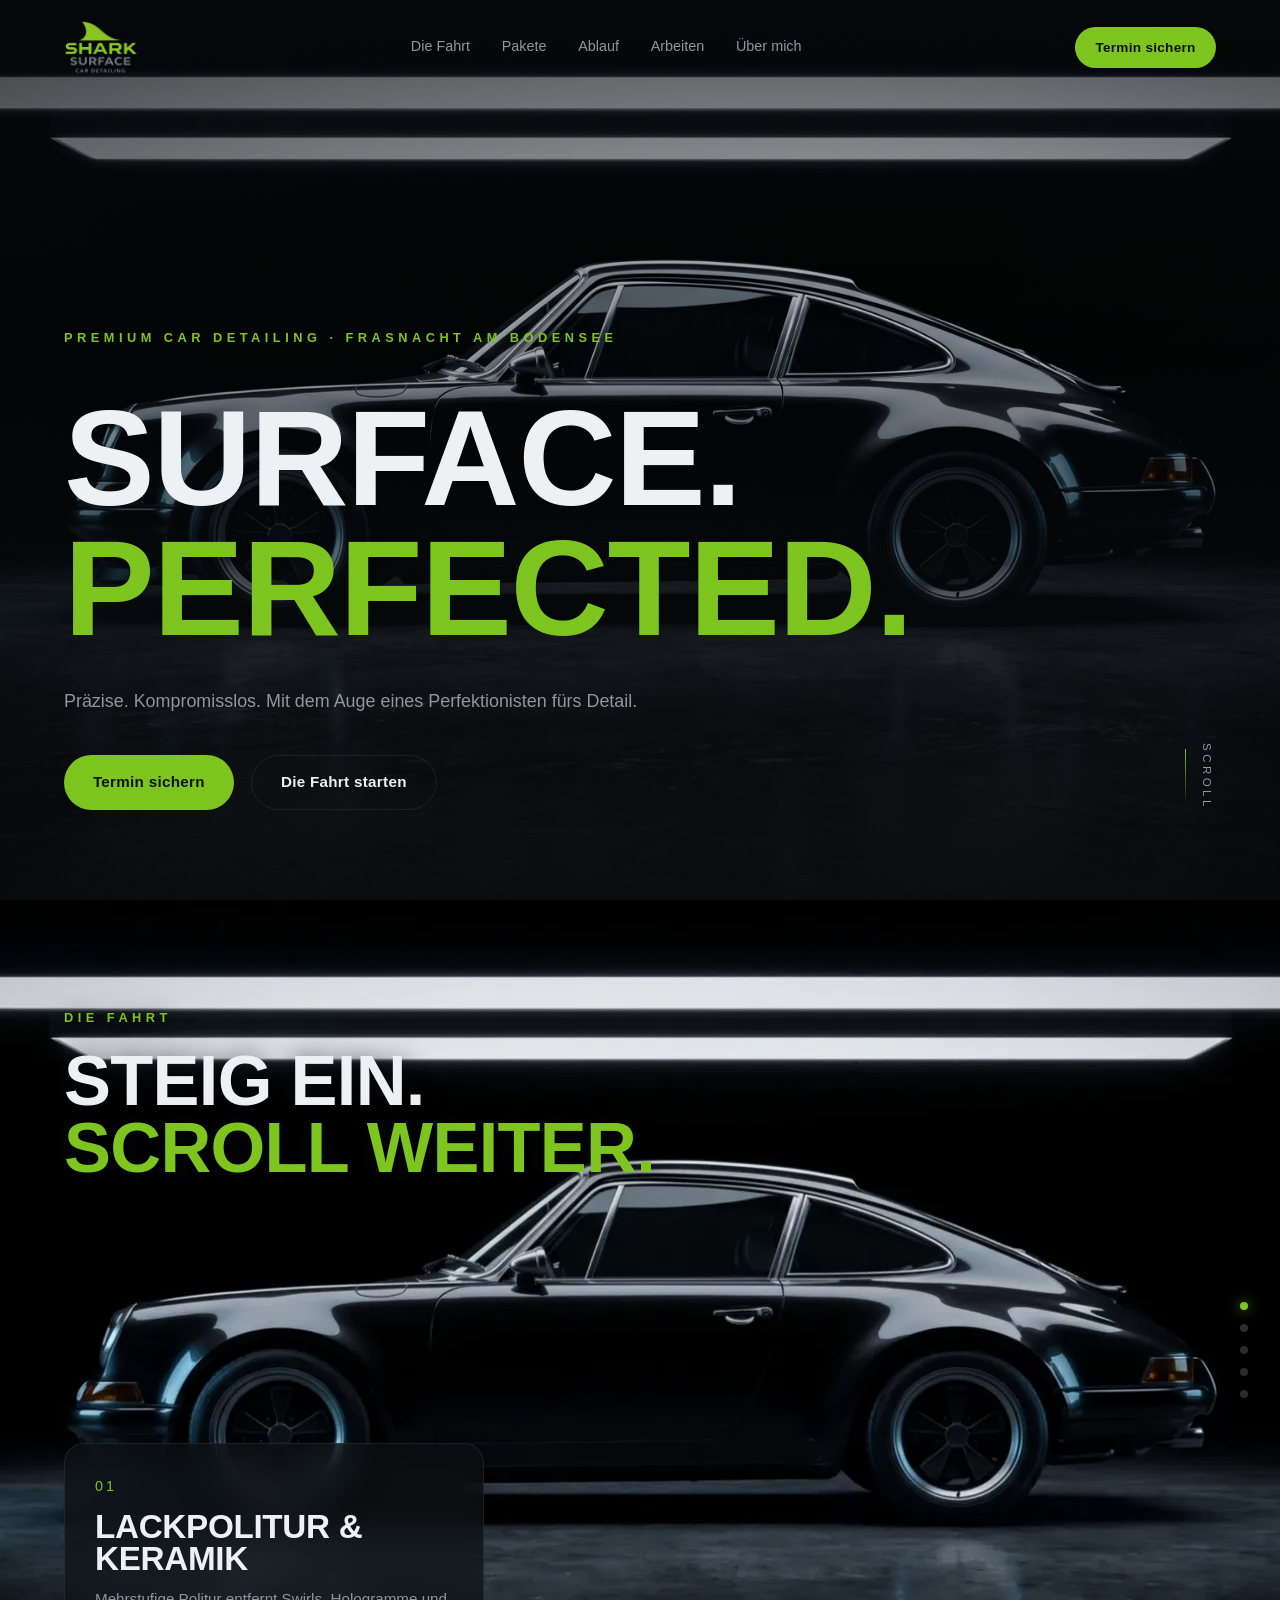
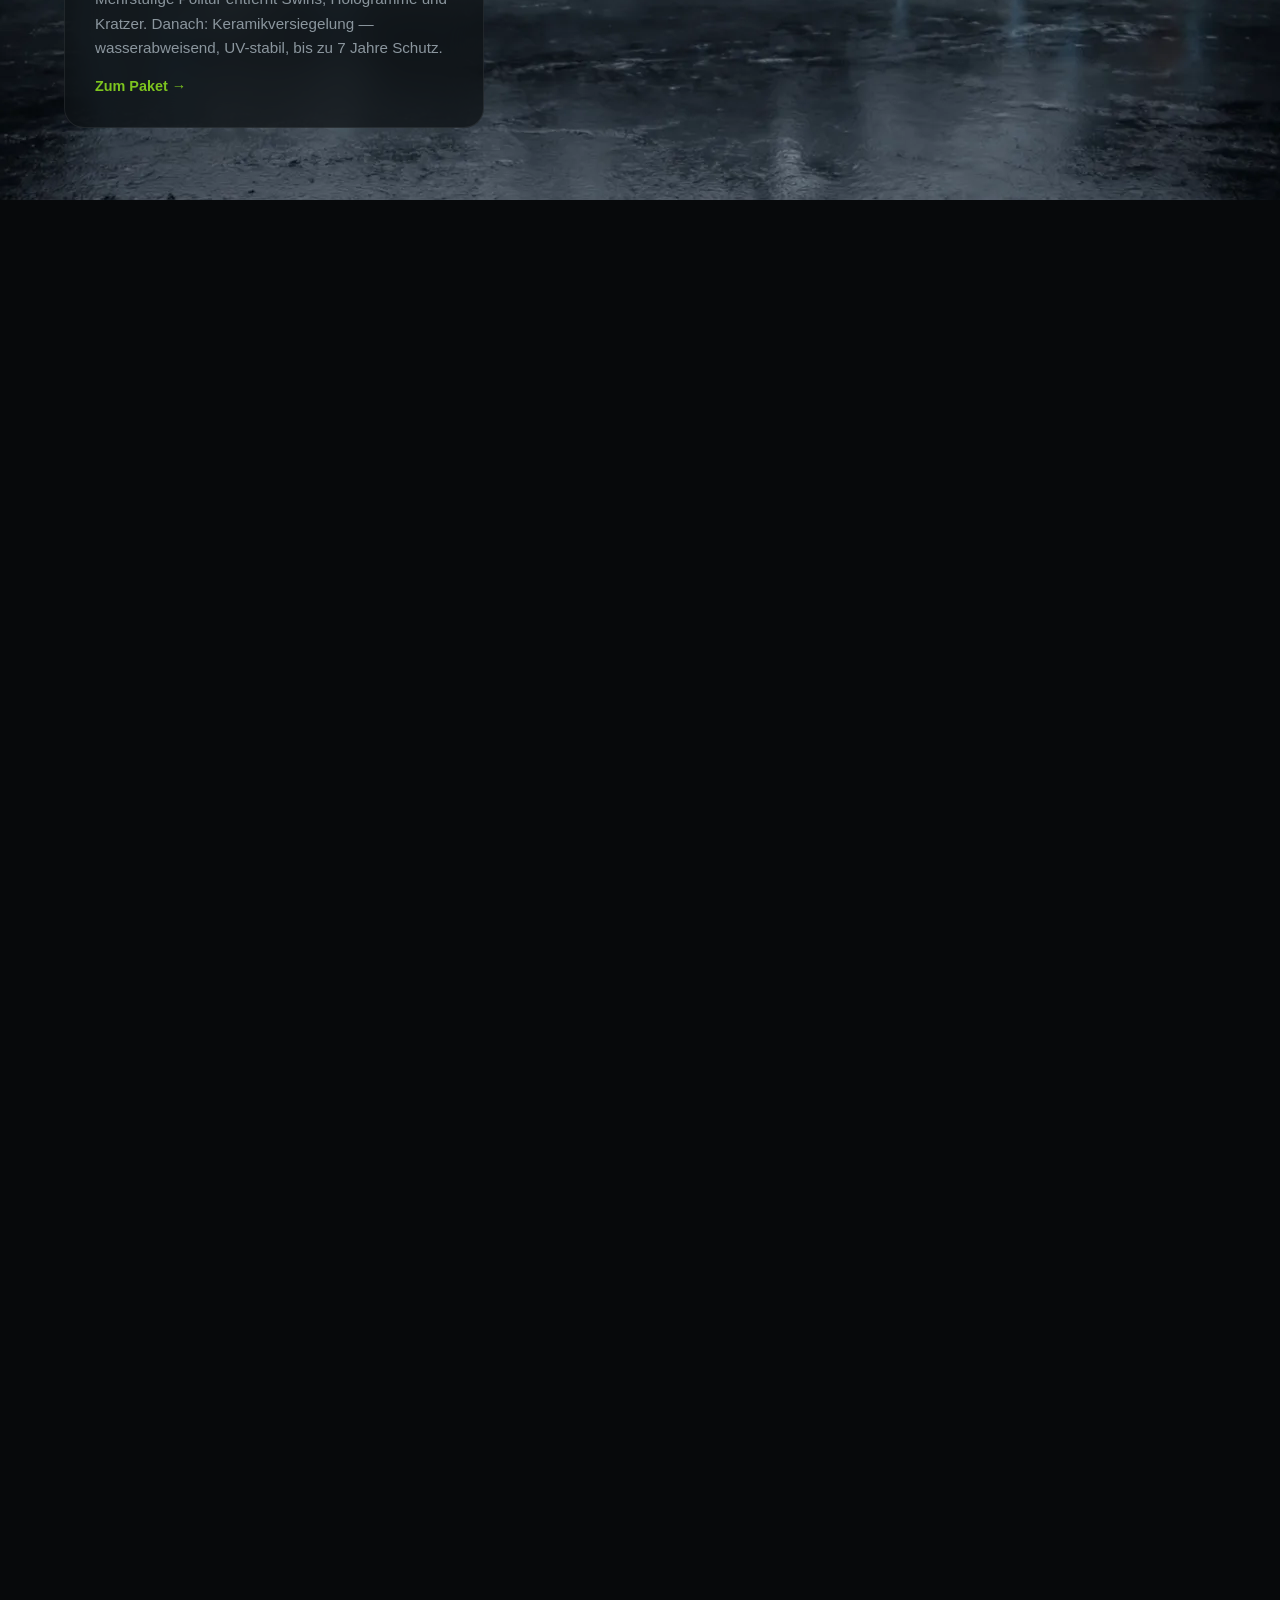
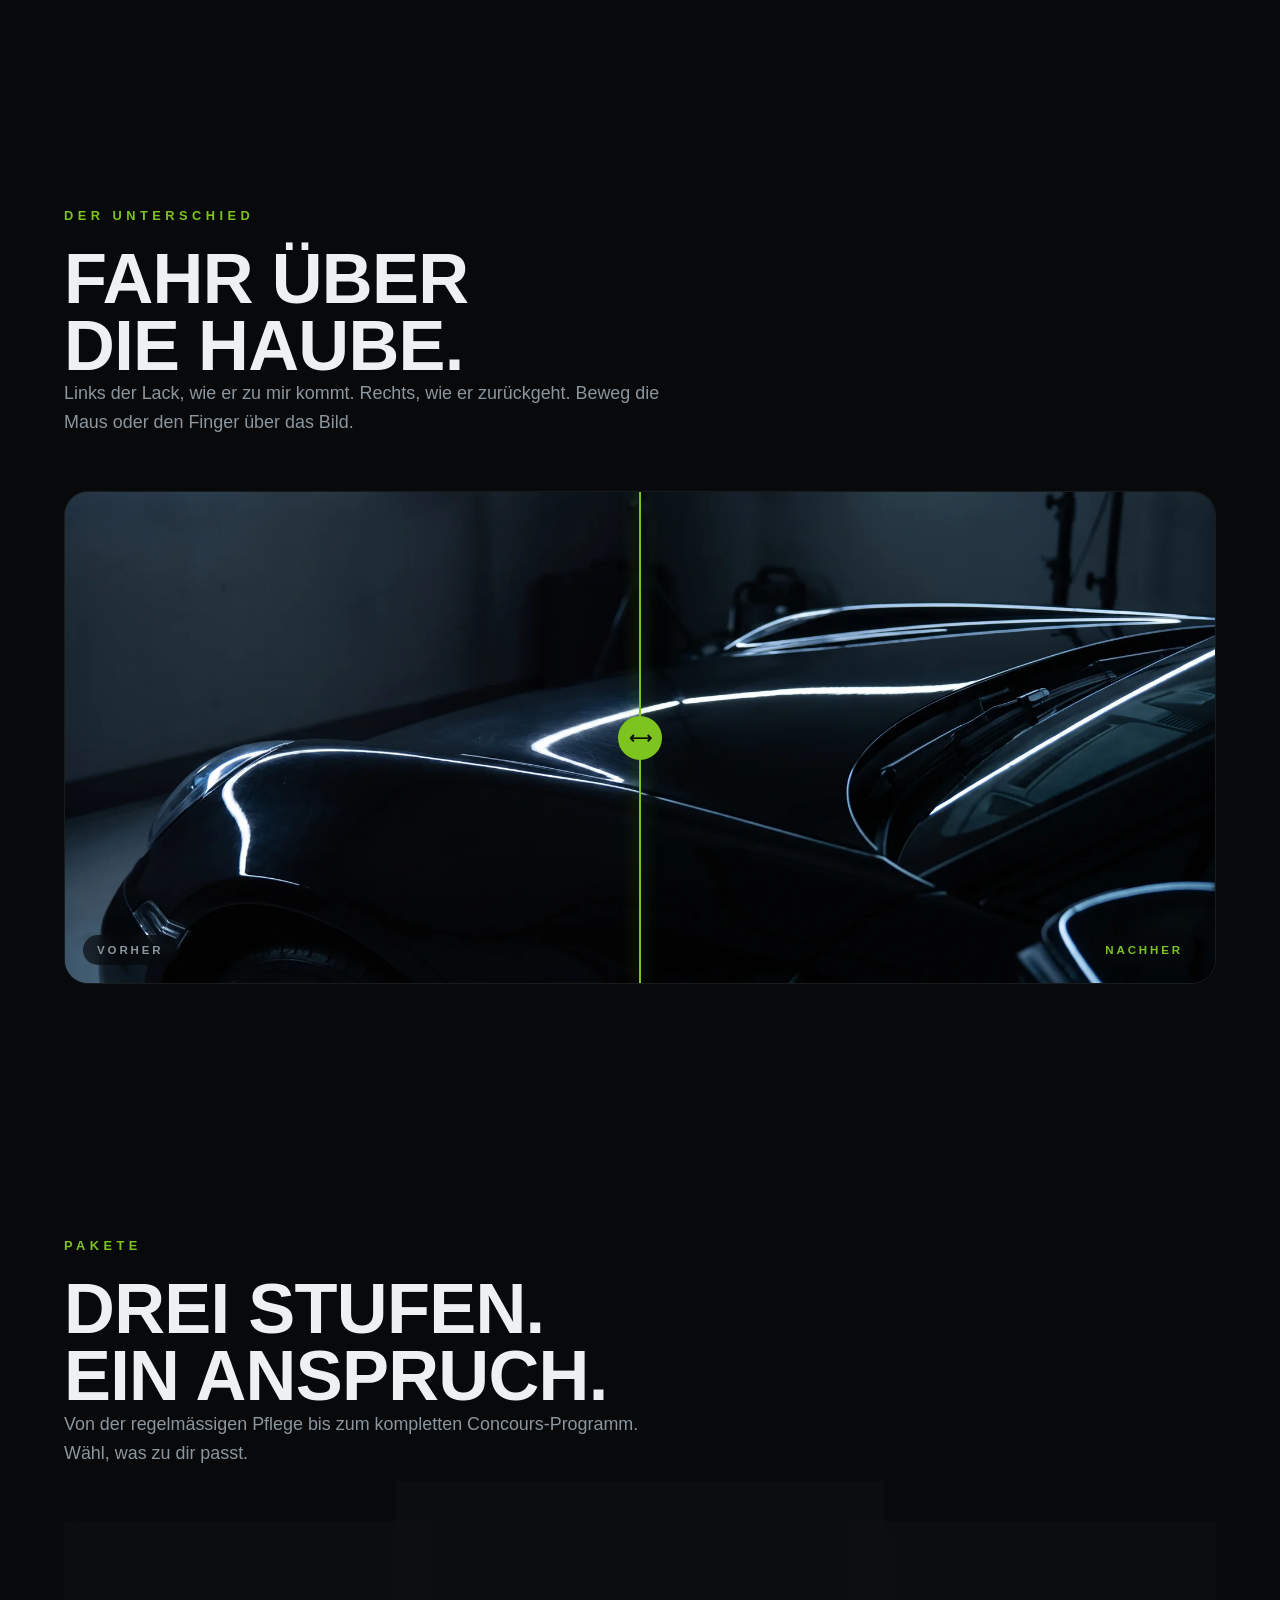
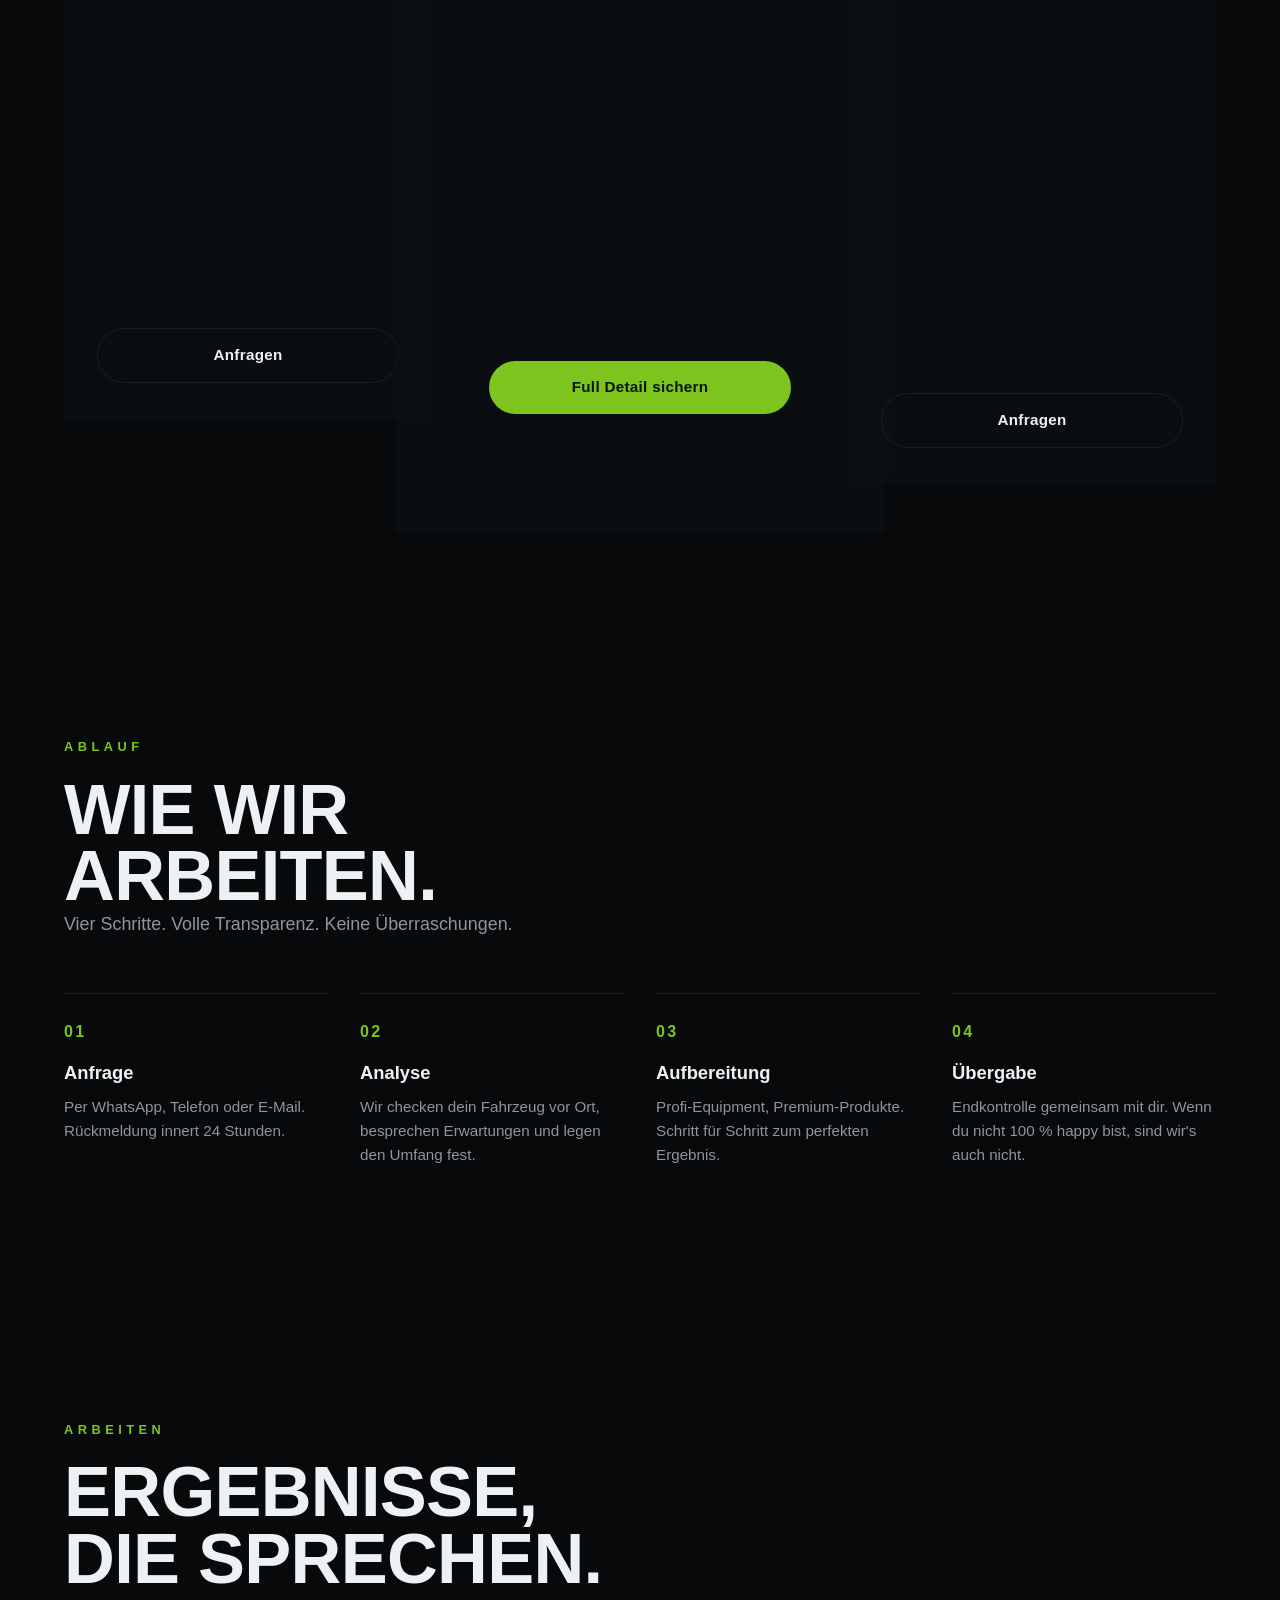
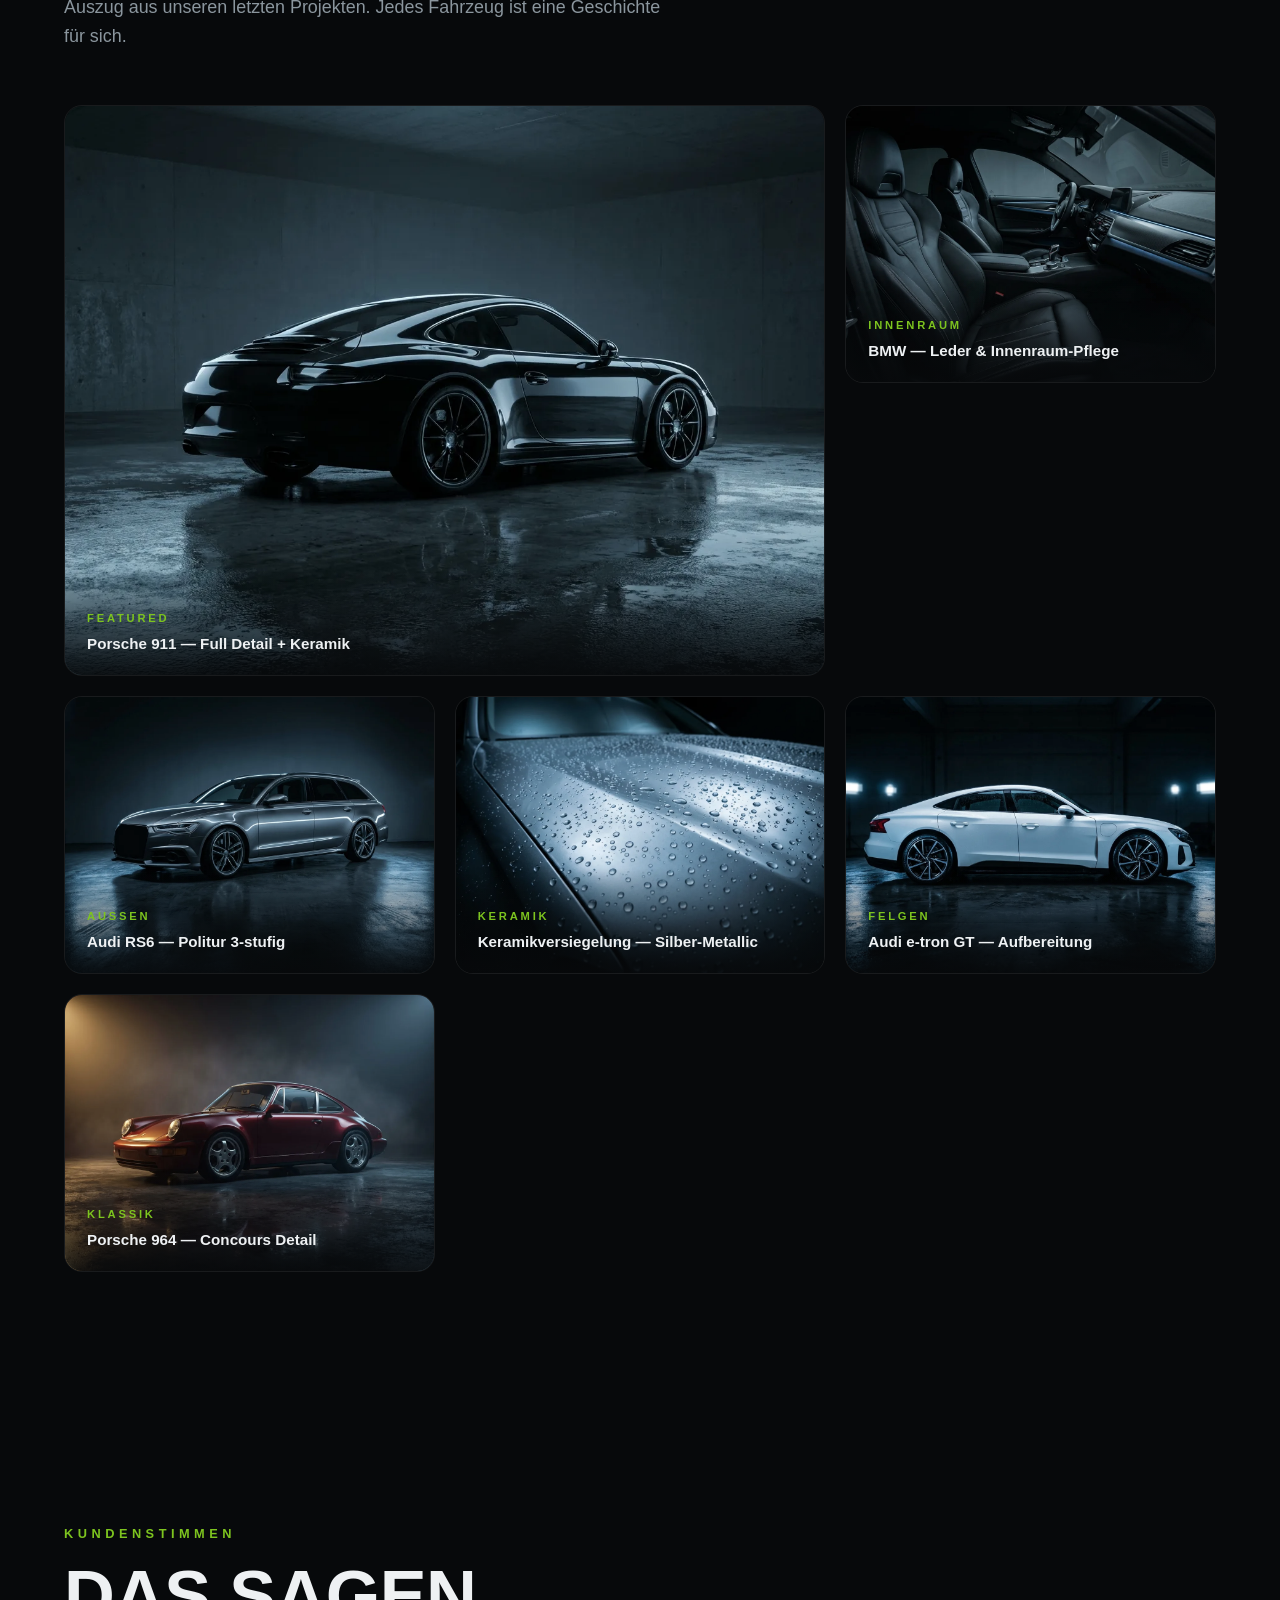
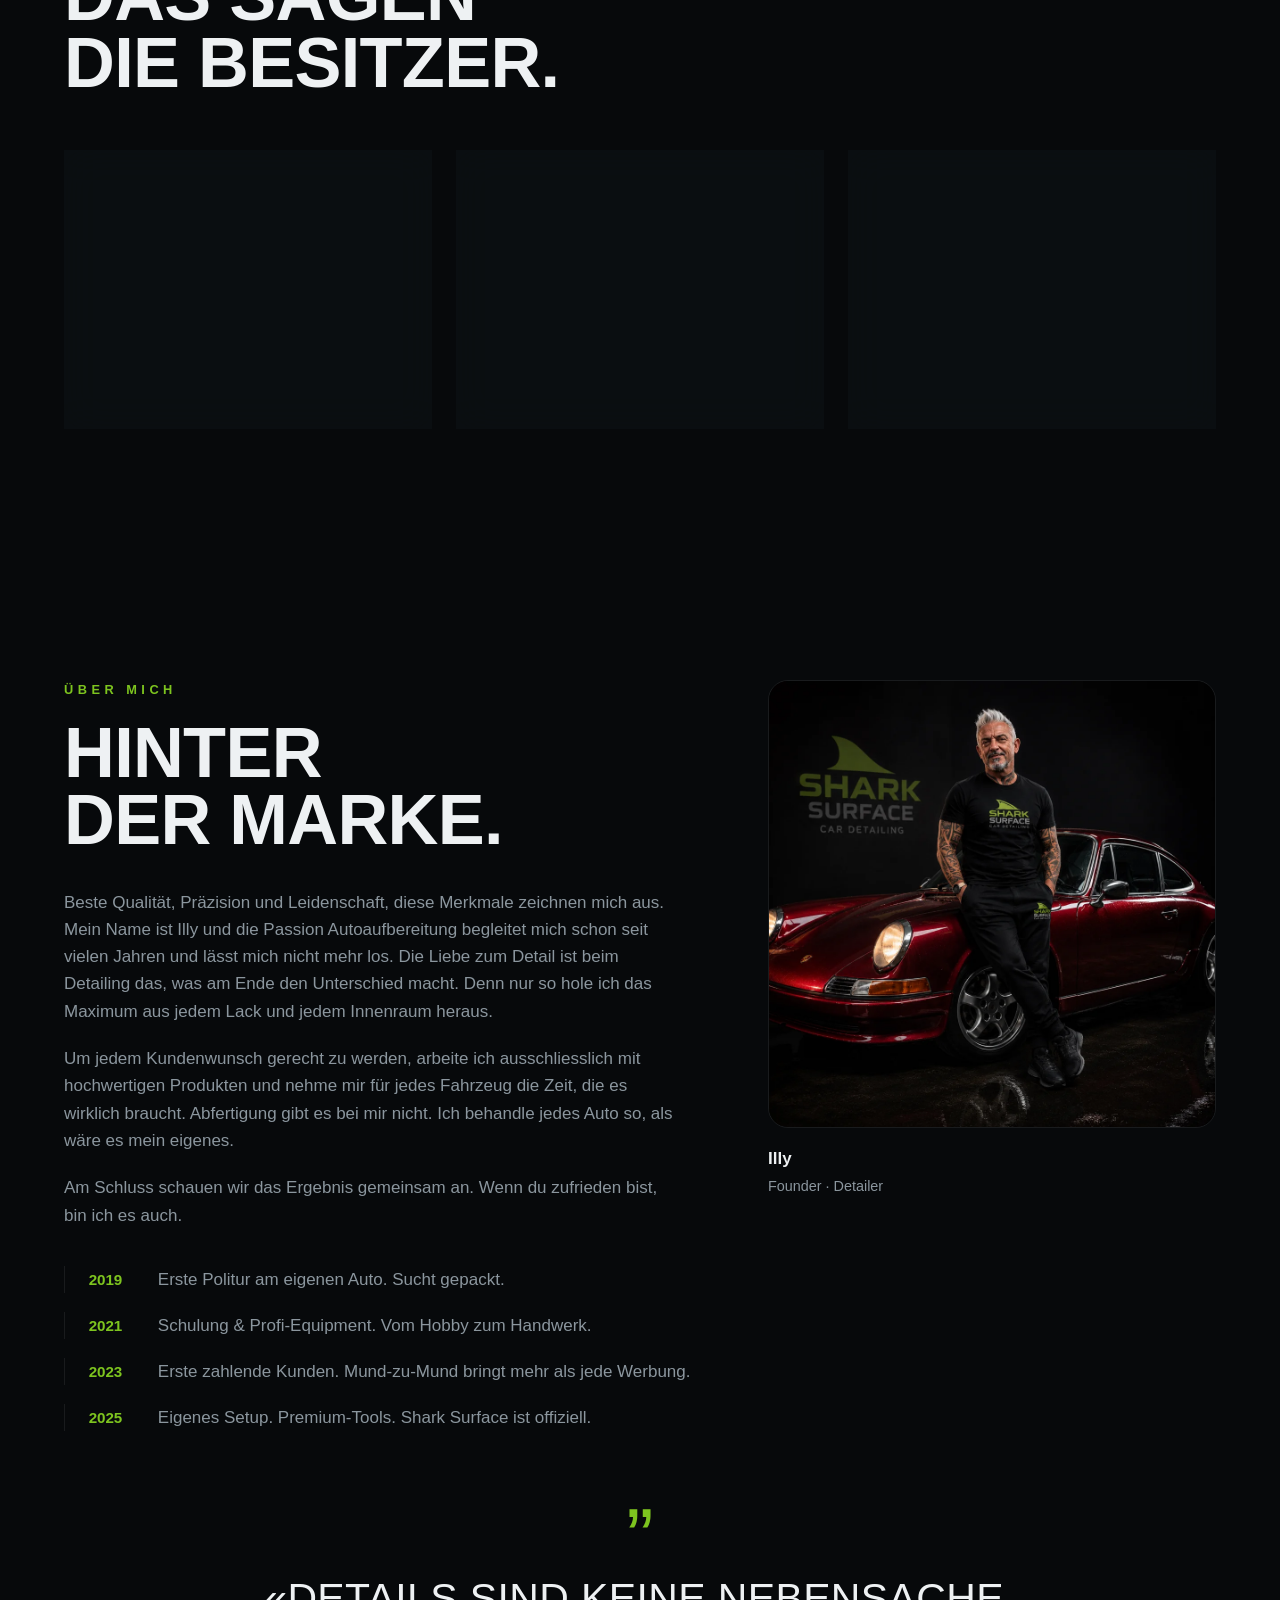
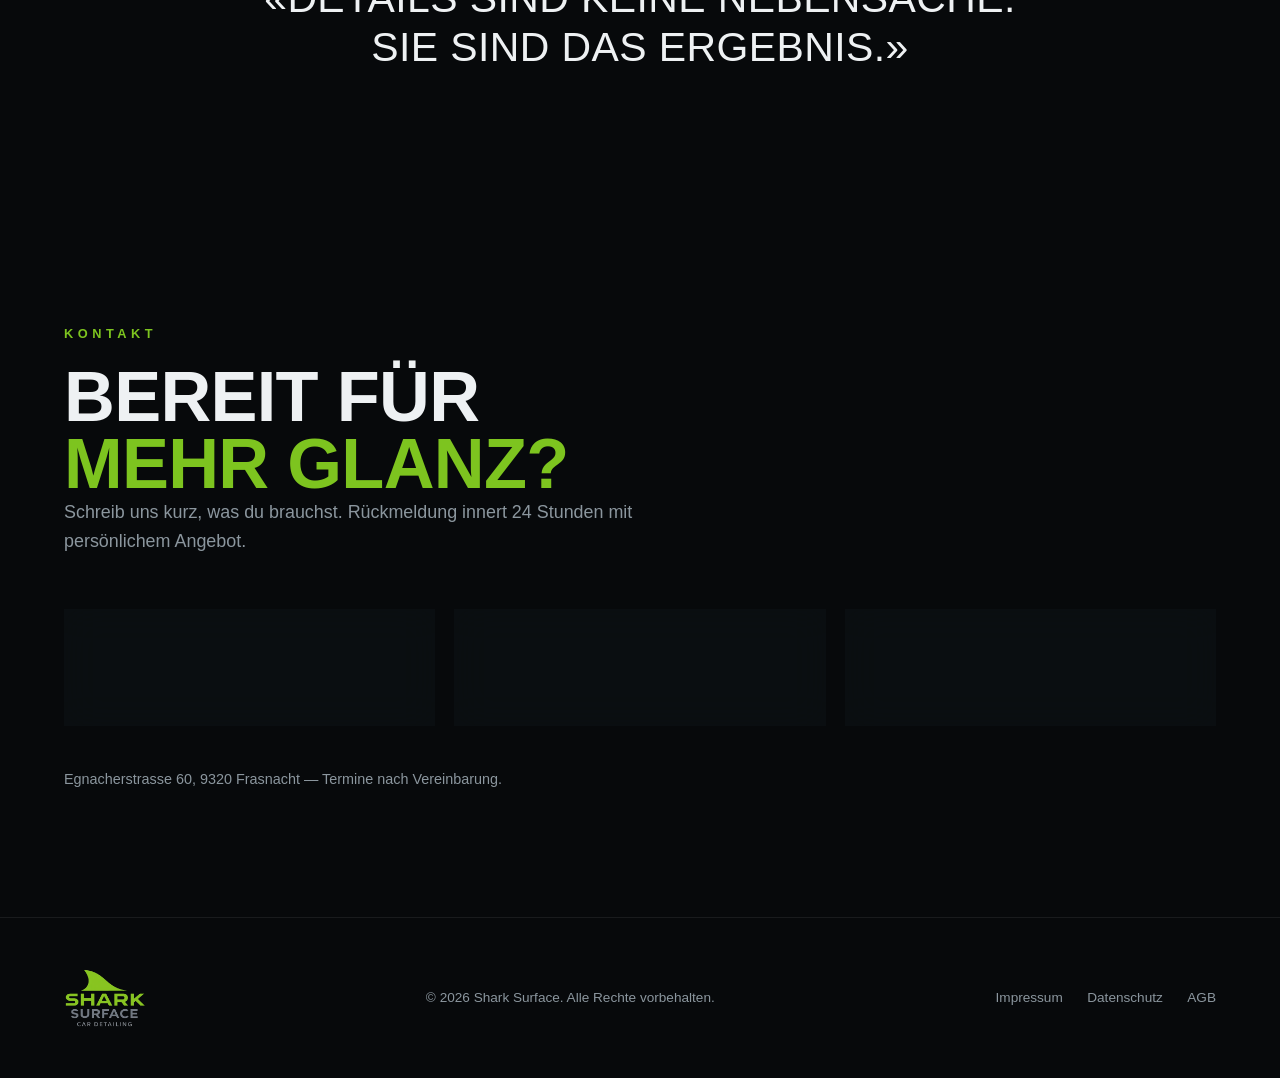
==== site/index.html @ b7f76199 "Shark Surface Website — initialer Stand für Live-Gang Co-Authored-By: Claude Fable 5 <noreply@anthro" ====
<!DOCTYPE html>
<html lang="de">
<head>
  <meta charset="UTF-8">
  <meta name="viewport" content="width=device-width, initial-scale=1.0">
  <title>Shark Surface — Premium Car Detailing Frasnacht / Bodensee</title>
  <meta name="description" content="Premium Car Detailing in Frasnacht am Bodensee. Lackpolitur, Keramikversiegelung, Innenraum-Aufbereitung — mit dem Auge eines Perfektionisten fürs Detail.">
  <link rel="icon" type="image/png" href="favicon.png">
  <link rel="apple-touch-icon" href="favicon.png">
  <link rel="preload" as="image" href="assets/img/hero.webp">
  <link rel="stylesheet" href="css/main.css">
  <noscript>
    <style>.reveal { opacity: 1 !important; }</style>
  </noscript>
</head>
<body>

  <nav class="nav" id="nav" aria-label="Hauptnavigation">
    <a class="nav-logo" href="#hero" aria-label="Shark Surface — zum Seitenanfang">
      <img class="nav-logo-img" src="assets/img/logo.webp" alt="Shark Surface — Car Detailing">
    </a>
    <div class="nav-links">
      <a href="#fahrt">Die Fahrt</a>
      <a href="#pakete">Pakete</a>
      <a href="#ablauf">Ablauf</a>
      <a href="#arbeiten">Arbeiten</a>
      <a href="#ueber">Über mich</a>
    </div>
    <a class="btn" href="#kontakt">Termin sichern</a>
  </nav>

  <main id="app">

    <!-- ============ HERO ============ -->
    <header class="hero" id="hero">
      <div class="hero-bg">
        <img src="assets/img/hero.webp" alt="Frisch aufbereiteter Sportwagen im dunklen Studio" fetchpriority="high">
      </div>
      <p class="kicker reveal" data-hero>Premium Car Detailing · Frasnacht am Bodensee</p>
      <h1 class="display h-xl hero-title" aria-label="Surface. Perfected.">
        <span class="line"><span class="word">Surface.</span></span>
        <span class="line"><span class="word accent">Perfected.</span></span>
      </h1>
      <p class="lead hero-sub reveal" data-hero>Präzise. Kompromisslos. Mit dem Auge eines Perfektionisten fürs Detail.</p>
      <div class="hero-ctas reveal" data-hero>
        <a class="btn" href="#kontakt">Termin sichern</a>
        <a class="btn-ghost" href="#fahrt">Die Fahrt starten</a>
      </div>
      <span class="scroll-hint" aria-hidden="true">Scroll</span>
    </header>

    <!-- ============ DIE FAHRT ============ -->
    <section class="journey" id="fahrt" aria-label="Die Fahrt durch das Auto">
      <div class="journey-stage">
        <canvas id="journey-canvas" aria-hidden="true"></canvas>
        <div class="journey-intro">
          <p class="kicker">Die Fahrt</p>
          <h2 class="display h-lg">Steig ein.<br><span style="color:var(--accent)">Scroll weiter.</span></h2>
        </div>
        <div class="journey-progress" aria-hidden="true"></div>
      </div>
      <noscript>
        <style>#journey-canvas, .journey-progress { display: none; } .journey-stage { height: auto; overflow: visible; } .journey-intro { position: static; padding: var(--pad); padding-bottom: 0; } .stop-panel { position: static; opacity: 1; visibility: visible; transform: none; filter: none; pointer-events: auto; }</style>
        <div class="journey-noscript">
          <figure><img src="assets/frames/desktop/f_0010.webp" alt="Lack-Nahaufnahme des Sportwagens" loading="lazy"><figcaption>Lackpolitur &amp; Keramik<p>Mehrstufige Politur, danach Keramikversiegelung — bis zu 7 Jahre Schutz.</p></figcaption></figure>
          <figure><img src="assets/frames/desktop/f_0066.webp" alt="Cockpit und Armaturen" loading="lazy"><figcaption>Innenraum-Aufbereitung<p>Tiefenreinigung von Armaturen, Himmel und jeder Ritze im Cockpit.</p></figcaption></figure>
          <figure><img src="assets/frames/desktop/f_0087.webp" alt="Fussraum und Teppich" loading="lazy"><figcaption>Deep Clean<p>Extraktionsreinigung bis in die Faser, Geruchsneutralisierung inklusive.</p></figcaption></figure>
          <figure><img src="assets/frames/desktop/f_0108.webp" alt="Ledersitze" loading="lazy"><figcaption>Leder &amp; Polster<p>Lederreinigung, Pflege und Imprägnierung. Sitze wie am ersten Tag.</p></figcaption></figure>
          <figure><img src="assets/frames/desktop/f_0142.webp" alt="Felge in Nahaufnahme" loading="lazy"><figcaption>Felgen &amp; Reifen<p>Tiefenreinigung, Versiegelung, Reifenpflege für jede Felgenart.</p></figcaption></figure>
        </div>
      </noscript>
    </section>

    <!-- ============ DER UNTERSCHIED ============ -->
    <section class="section" id="unterschied">
      <div class="section-head">
        <p class="kicker reveal">Der Unterschied</p>
        <h2 class="display h-lg reveal">Fahr über<br>die Haube.</h2>
        <p class="lead reveal">Links der Lack, wie er zu mir kommt. Rechts, wie er zurückgeht. Beweg die Maus oder den Finger über das Bild.</p>
      </div>
      <div class="compare reveal" id="compare" role="slider" tabindex="0" aria-label="Vorher-Nachher-Vergleich der Lackaufbereitung" aria-valuemin="0" aria-valuemax="100" aria-valuenow="50">
        <img class="compare-after" src="assets/img/hood-after.webp" alt="Motorhaube nach der Politur mit spiegelglattem Lack">
        <div class="compare-before-wrap">
          <img class="compare-before" src="assets/img/hood-before.webp" alt="Motorhaube vor der Politur mit stumpfem, zerkratztem Lack">
        </div>
        <div class="compare-handle" aria-hidden="true"><span></span></div>
        <span class="compare-label label-before" aria-hidden="true">Vorher</span>
        <span class="compare-label label-after" aria-hidden="true">Nachher</span>
      </div>
    </section>

    <!-- ============ PAKETE ============ -->
    <section class="section" id="pakete">
      <div class="section-head">
        <p class="kicker reveal">Pakete</p>
        <h2 class="display h-lg reveal">Drei Stufen.<br>Ein Anspruch.</h2>
        <p class="lead reveal">Von der regelmässigen Pflege bis zum kompletten Concours-Programm. Wähl, was zu dir passt.</p>
      </div>
      <div class="pricing-grid">
        <article class="price-card panel reveal">
          <h3 class="display h-md">Wash &amp; Care</h3>
          <p class="price-note">Saubere Basis-Pflege für regelmässige Auffrischung. Ideal alle 4–6 Wochen.</p>
          <p class="price"><span>ab</span> 250 <span>CHF</span></p>
          <ul>
            <li>Schonende Handwäsche</li>
            <li>Lackdekontamination</li>
            <li>Felgenreinigung</li>
            <li>Innenraum Basic-Reinigung</li>
            <li>Reifenpflege</li>
          </ul>
          <a class="btn-ghost" href="#kontakt">Anfragen</a>
        </article>
        <article class="price-card panel featured reveal">
          <span class="badge">Beliebteste Wahl</span>
          <h3 class="display h-md">Full Detail</h3>
          <p class="price-note">Komplette Aufbereitung aussen &amp; innen. Für den richtigen «Wow»-Moment.</p>
          <p class="price"><span>ab</span> 620 <span>CHF</span></p>
          <ul>
            <li>Alles aus Wash &amp; Care</li>
            <li>Lackpolitur (1-stufig)</li>
            <li>Innenraum Deep Clean</li>
            <li>Leder-Pflege &amp; Imprägnierung</li>
            <li>Glas-Versiegelung</li>
            <li>Geruchsneutralisierung</li>
          </ul>
          <a class="btn" href="#kontakt">Full Detail sichern</a>
        </article>
        <article class="price-card panel reveal">
          <h3 class="display h-md">Concours Level</h3>
          <p class="price-note">Kompromisslose Aufbereitung mit Langzeit-Schutz. Für Liebhaber-Fahrzeuge.</p>
          <p class="price"><span>ab</span> 1050 <span>CHF</span></p>
          <ul>
            <li>Alles aus Full Detail</li>
            <li>Lackpolitur (3-stufig)</li>
            <li>Keramikversiegelung (bis 7 Jahre)</li>
            <li>Felgenversiegelung</li>
            <li>Innenraum Premium-Schutz</li>
            <li>6 Monate Pflege-Support inklusive</li>
          </ul>
          <a class="btn-ghost" href="#kontakt">Anfragen</a>
        </article>
      </div>
    </section>

    <!-- ============ ABLAUF ============ -->
    <section class="section" id="ablauf">
      <div class="section-head">
        <p class="kicker reveal">Ablauf</p>
        <h2 class="display h-lg reveal">Wie wir<br>arbeiten.</h2>
        <p class="lead reveal">Vier Schritte. Volle Transparenz. Keine Überraschungen.</p>
      </div>
      <ol class="steps">
        <li class="step reveal">
          <span class="step-num display">01</span>
          <h3>Anfrage</h3>
          <p>Per WhatsApp, Telefon oder E-Mail. Rückmeldung innert 24 Stunden.</p>
        </li>
        <li class="step reveal">
          <span class="step-num display">02</span>
          <h3>Analyse</h3>
          <p>Wir checken dein Fahrzeug vor Ort, besprechen Erwartungen und legen den Umfang fest.</p>
        </li>
        <li class="step reveal">
          <span class="step-num display">03</span>
          <h3>Aufbereitung</h3>
          <p>Profi-Equipment, Premium-Produkte. Schritt für Schritt zum perfekten Ergebnis.</p>
        </li>
        <li class="step reveal">
          <span class="step-num display">04</span>
          <h3>Übergabe</h3>
          <p>Endkontrolle gemeinsam mit dir. Wenn du nicht 100 % happy bist, sind wir's auch nicht.</p>
        </li>
      </ol>
    </section>

    <!-- ============ ARBEITEN ============ -->
    <section class="section" id="arbeiten">
      <div class="section-head">
        <p class="kicker reveal">Arbeiten</p>
        <h2 class="display h-lg reveal">Ergebnisse,<br>die sprechen.</h2>
        <p class="lead reveal">Auszug aus unseren letzten Projekten. Jedes Fahrzeug ist eine Geschichte für sich.</p>
      </div>
      <div class="work-grid">
        <figure class="work-card featured reveal">
          <img src="assets/img/work-1.webp" alt="Porsche 911 nach Full Detail und Keramikversiegelung" loading="lazy">
          <figcaption><span>Featured</span>Porsche 911 — Full Detail + Keramik</figcaption>
        </figure>
        <figure class="work-card reveal">
          <img src="assets/img/work-2.webp" alt="BMW Innenraum nach Leder-Pflege" loading="lazy">
          <figcaption><span>Innenraum</span>BMW — Leder &amp; Innenraum-Pflege</figcaption>
        </figure>
        <figure class="work-card reveal">
          <img src="assets/img/work-3.webp" alt="Audi RS6 nach dreistufiger Politur" loading="lazy">
          <figcaption><span>Aussen</span>Audi RS6 — Politur 3-stufig</figcaption>
        </figure>
        <figure class="work-card reveal">
          <img src="assets/img/work-4.webp" alt="Wasserperlen auf keramikversiegeltem Silberlack" loading="lazy">
          <figcaption><span>Keramik</span>Keramikversiegelung — Silber-Metallic</figcaption>
        </figure>
        <figure class="work-card reveal">
          <img src="assets/img/work-5.webp" alt="Audi e-tron GT nach Aufbereitung" loading="lazy">
          <figcaption><span>Felgen</span>Audi e-tron GT — Aufbereitung</figcaption>
        </figure>
        <figure class="work-card reveal">
          <img src="assets/img/work-6.webp" alt="Porsche 964 nach Concours Detail" loading="lazy">
          <figcaption><span>Klassik</span>Porsche 964 — Concours Detail</figcaption>
        </figure>
      </div>
    </section>

    <!-- ============ KUNDENSTIMMEN ============ -->
    <section class="section" id="stimmen">
      <div class="section-head">
        <p class="kicker reveal">Kundenstimmen</p>
        <h2 class="display h-lg reveal">Das sagen<br>die Besitzer.</h2>
      </div>
      <div class="quotes-grid">
        <figure class="quote-card panel reveal">
          <div class="stars" aria-label="5 von 5 Sternen">★★★★★</div>
          <blockquote>Der Wagen sah besser aus als bei der Abholung ab Werk. Ich habe den Lack im Sonnenlicht abgesucht und keinen einzigen Kratzer mehr gefunden.</blockquote>
          <figcaption>Marco B. <span>Porsche 911</span></figcaption>
        </figure>
        <figure class="quote-card panel reveal">
          <div class="stars" aria-label="5 von 5 Sternen">★★★★★</div>
          <blockquote>Termin gehalten, Preis wie besprochen, Ergebnis überragend. So stellt man sich ehrliches Handwerk vor.</blockquote>
          <figcaption>Sandra K. <span>Audi RS6</span></figcaption>
        </figure>
        <figure class="quote-card panel reveal">
          <div class="stars" aria-label="5 von 5 Sternen">★★★★★</div>
          <blockquote>Nach acht Jahren mit Kindersitzen dachte ich, der Innenraum sei verloren. Er sieht aus wie neu.</blockquote>
          <figcaption>Daniel M. <span>BMW 530d</span></figcaption>
        </figure>
      </div>
    </section>

    <!-- ============ ÜBER MICH ============ -->
    <section class="section" id="ueber">
      <div class="about-grid">
        <div>
          <p class="kicker reveal">Über mich</p>
          <h2 class="display h-lg reveal">Hinter<br>der Marke.</h2>
          <p class="about-text reveal">Beste Qualität, Präzision und Leidenschaft, diese Merkmale zeichnen mich aus. Mein Name ist Illy und die Passion Autoaufbereitung begleitet mich schon seit vielen Jahren und lässt mich nicht mehr los. Die Liebe zum Detail ist beim Detailing das, was am Ende den Unterschied macht. Denn nur so hole ich das Maximum aus jedem Lack und jedem Innenraum heraus.</p>
          <p class="about-text reveal">Um jedem Kundenwunsch gerecht zu werden, arbeite ich ausschliesslich mit hochwertigen Produkten und nehme mir für jedes Fahrzeug die Zeit, die es wirklich braucht. Abfertigung gibt es bei mir nicht. Ich behandle jedes Auto so, als wäre es mein eigenes.</p>
          <p class="about-text reveal">Am Schluss schauen wir das Ergebnis gemeinsam an. Wenn du zufrieden bist, bin ich es auch.</p>
          <ul class="timeline">
            <li class="reveal"><span class="year display">2019</span> Erste Politur am eigenen Auto. Sucht gepackt.</li>
            <li class="reveal"><span class="year display">2021</span> Schulung &amp; Profi-Equipment. Vom Hobby zum Handwerk.</li>
            <li class="reveal"><span class="year display">2023</span> Erste zahlende Kunden. Mund-zu-Mund bringt mehr als jede Werbung.</li>
            <li class="reveal"><span class="year display">2025</span> Eigenes Setup. Premium-Tools. Shark Surface ist offiziell.</li>
          </ul>
        </div>
        <figure class="founder reveal">
          <img src="assets/img/founder.webp" alt="Der Gründer von Shark Surface in der Werkstatt" loading="lazy">
          <figcaption>Illy<br><span>Founder · Detailer</span></figcaption>
        </figure>
      </div>
      <blockquote class="about-quote reveal">
        <p>«Details sind keine Nebensache.<br>Sie sind das Ergebnis.»</p>
      </blockquote>
    </section>

    <!-- ============ KONTAKT ============ -->
    <section class="section contact" id="kontakt">
      <div class="section-head">
        <p class="kicker reveal">Kontakt</p>
        <h2 class="display h-lg reveal">Bereit für<br><span style="color:var(--accent)">mehr Glanz?</span></h2>
        <p class="lead reveal">Schreib uns kurz, was du brauchst. Rückmeldung innert 24 Stunden mit persönlichem Angebot.</p>
      </div>
      <div class="contact-grid">
        <a class="contact-card panel reveal" href="https://wa.me/41795371526" target="_blank" rel="noopener">
          <span class="contact-label">WhatsApp</span>
          <span class="contact-value">Direkt schreiben</span>
        </a>
        <a class="contact-card panel reveal" href="tel:+41795371526">
          <span class="contact-label">Telefon</span>
          <span class="contact-value">+41 79 537 15 26</span>
        </a>
        <a class="contact-card panel reveal" href="mailto:info@sharksurface.ch">
          <span class="contact-label">E-Mail</span>
          <span class="contact-value">info@sharksurface.ch</span>
        </a>
      </div>
      <p class="contact-location reveal">Egnacherstrasse 60, 9320 Frasnacht — Termine nach Vereinbarung.</p>
    </section>

  </main>

  <footer class="footer">
    <span class="nav-logo">
      <img class="footer-logo-img" src="assets/img/logo.webp" alt="Shark Surface — Car Detailing" loading="lazy">
    </span>
    <span>© 2026 Shark Surface. Alle Rechte vorbehalten.</span>
    <div class="footer-links">
      <a href="impressum.html">Impressum</a>
      <a href="datenschutz.html">Datenschutz</a>
      <a href="agb.html">AGB</a>
    </div>
  </footer>

  <script src="vendor/gsap.min.js"></script>
  <script src="vendor/ScrollTrigger.min.js"></script>
  <script src="vendor/lenis.min.js"></script>
  <script src="js/sequence.js"></script>
  <script src="js/main.js"></script>
  <script src="js/journey.js"></script>
  <script src="js/compare.js"></script>
</body>
</html>
---- site/css/main.css ----
/* ============================================================
   SHARK SURFACE — Design-System
   Dunkles Studio, Logo-Grün-Akzent (#7dc41f), Schweizer Hochdeutsch (ss)
   ============================================================ */

:root {
  --bg: #07090b;
  --bg-2: #0d1114;
  --bg-3: #12181d;
  --accent: #7dc41f;
  --accent-soft: rgba(125, 196, 31, 0.14);
  --text: #eef1f3;
  --muted: #8b969e;
  --line: rgba(238, 241, 243, 0.08);
  --font-display: "Archivo Black", "Arial Black", Impact, sans-serif;
  --font-body: -apple-system, BlinkMacSystemFont, "Segoe UI", Roboto, Helvetica, Arial, sans-serif;
  --pad: clamp(20px, 5vw, 96px);
}

*, *::before, *::after { box-sizing: border-box; margin: 0; padding: 0; }
html { scroll-behavior: auto; overflow-x: clip; }
html.lenis, html.lenis body { height: auto; }
.lenis.lenis-smooth { scroll-behavior: auto !important; }

body {
  background: var(--bg);
  color: var(--text);
  font-family: var(--font-body);
  font-size: 17px;
  line-height: 1.6;
  -webkit-font-smoothing: antialiased;
  overflow-x: hidden;
}

::selection { background: var(--accent); color: #0a1402; }

img, canvas { display: block; max-width: 100%; }
p, li, h1, h2, h3 { overflow-wrap: break-word; hyphens: auto; }
a { color: inherit; text-decoration: none; }
ul, ol { list-style: none; }

/* Grain-Overlay */
body::after {
  content: "";
  position: fixed;
  inset: -50%;
  width: 200%;
  height: 200%;
  pointer-events: none;
  z-index: 9999;
  opacity: 0.05;
  mix-blend-mode: overlay;
  background-image: url("data:image/svg+xml,%3Csvg xmlns='http://www.w3.org/2000/svg' width='240' height='240'%3E%3Cfilter id='n'%3E%3CfeTurbulence type='fractalNoise' baseFrequency='0.9' numOctaves='2'/%3E%3C/filter%3E%3Crect width='240' height='240' filter='url(%23n)'/%3E%3C/svg%3E");
  animation: grain 9s steps(6) infinite;
}
@keyframes grain {
  0%, 100% { transform: translate(0, 0); }
  25% { transform: translate(-4%, 3%); }
  50% { transform: translate(3%, -4%); }
  75% { transform: translate(-2%, -2%); }
}

/* Reduzierte Bewegung: auch CSS-Loops (Grain, Scroll-Hint) stilllegen */
@media (prefers-reduced-motion: reduce) {
  body::after, .scroll-hint::after { animation: none; }
}
html.reduced body::after, html.reduced .scroll-hint::after { animation: none; }

/* ---------- Typo ---------- */
.display {
  font-family: var(--font-display);
  font-weight: 900;
  text-transform: uppercase;
  letter-spacing: -0.01em;
  line-height: 0.95;
}
.h-xl { font-size: clamp(1.6rem, 11.5vw, 8.5rem); }
.h-lg { font-size: clamp(2.2rem, 5.5vw, 4.5rem); }
.h-md { font-size: clamp(1.4rem, 2.6vw, 2.1rem); }
.kicker {
  color: var(--accent);
  font-size: 0.8rem;
  font-weight: 700;
  text-transform: uppercase;
  letter-spacing: 0.35em;
  margin-bottom: 1.2rem;
}
.lead { color: var(--muted); font-size: clamp(1rem, 1.4vw, 1.2rem); max-width: 34em; }

/* ---------- Buttons ---------- */
.btn, .btn-ghost {
  display: inline-flex;
  align-items: center;
  gap: 0.6em;
  padding: 0.95em 1.9em;
  border-radius: 999px;
  font-weight: 700;
  font-size: 0.95rem;
  letter-spacing: 0.02em;
  cursor: pointer;
  transition: transform 0.35s cubic-bezier(0.22, 1, 0.36, 1), box-shadow 0.35s, background 0.35s, border-color 0.35s;
  will-change: transform;
}
.btn {
  background: var(--accent);
  color: #0a1402;
  box-shadow: 0 0 0 0 rgba(125, 196, 31, 0.4);
}
.btn:hover { transform: translateY(-2px); box-shadow: 0 12px 40px -8px rgba(125, 196, 31, 0.55); }
.btn-ghost { border: 1px solid var(--line); color: var(--text); background: transparent; }
.btn-ghost:hover { transform: translateY(-2px); border-color: var(--accent); background: var(--accent-soft); }

/* ---------- Panel (Glas-Karte) ---------- */
.panel {
  background: rgba(13, 17, 20, 0.72);
  border: 1px solid var(--line);
  border-radius: 20px;
  backdrop-filter: blur(18px);
  -webkit-backdrop-filter: blur(18px);
}

/* ---------- Nav ---------- */
.nav {
  position: fixed;
  top: 0; left: 0; right: 0;
  z-index: 100;
  display: flex;
  align-items: center;
  justify-content: space-between;
  padding: 18px var(--pad);
  transition: background 0.4s, backdrop-filter 0.4s, box-shadow 0.4s, padding 0.4s;
}
.nav.scrolled {
  background: rgba(7, 9, 11, 0.75);
  backdrop-filter: blur(16px);
  -webkit-backdrop-filter: blur(16px);
  box-shadow: 0 1px 0 var(--line);
  padding-top: 12px;
  padding-bottom: 12px;
}
.nav-logo {
  font-family: var(--font-display);
  font-size: 1.05rem;
  letter-spacing: 0.08em;
  text-transform: uppercase;
  display: inline-flex;
  align-items: center;
  gap: 9px;
}
.nav-logo-img { height: 58px; width: auto; display: block; transition: height 0.4s; }
.nav.scrolled .nav-logo-img { height: 44px; }
.footer-logo-img { height: 64px; width: auto; display: block; }
.nav-links { display: flex; gap: 2.2em; font-size: 0.9rem; color: var(--muted); }
.nav-links a { position: relative; transition: color 0.3s; }
.nav-links a::after {
  content: "";
  position: absolute;
  left: 0; bottom: -6px;
  width: 100%; height: 1px;
  background: var(--accent);
  transform: scaleX(0);
  transform-origin: right;
  transition: transform 0.35s cubic-bezier(0.22, 1, 0.36, 1);
}
.nav-links a:hover { color: var(--text); }
.nav-links a:hover::after { transform: scaleX(1); transform-origin: left; }
.nav .btn { padding: 0.7em 1.5em; font-size: 0.85rem; }
@media (max-width: 860px) { .nav-links { display: none; } }
@media (max-width: 400px) { .nav .btn { display: none; } }

/* ---------- Hero ---------- */
.hero {
  position: relative;
  min-height: 100svh;
  display: flex;
  flex-direction: column;
  justify-content: flex-end;
  padding: var(--pad);
  padding-bottom: clamp(60px, 10vh, 120px);
  overflow: hidden;
}
.hero-bg {
  position: absolute;
  inset: 0;
  z-index: -2;
}
.hero-bg img {
  width: 100%;
  height: 100%;
  object-fit: cover;
  filter: saturate(0.9) contrast(1.05);
}
.hero-bg::after {
  content: "";
  position: absolute;
  inset: 0;
  background:
    linear-gradient(180deg, rgba(7,9,11,0.55) 0%, rgba(7,9,11,0.15) 40%, rgba(7,9,11,0.92) 100%),
    radial-gradient(120% 60% at 70% 30%, transparent 0%, rgba(7,9,11,0.5) 100%);
}
.hero-title { margin: 0.2em 0 0.25em; }
.hero-title .line { display: block; overflow: hidden; }
.hero-title .word { display: inline-block; }
.hero-title .accent { color: var(--accent); }
.hero-sub { margin-bottom: 2.2em; }
.hero-ctas { display: flex; gap: 1em; flex-wrap: wrap; }
.scroll-hint {
  position: absolute;
  right: var(--pad);
  bottom: clamp(60px, 10vh, 120px);
  display: flex;
  flex-direction: column;
  align-items: center;
  gap: 12px;
  color: var(--muted);
  font-size: 0.72rem;
  letter-spacing: 0.3em;
  text-transform: uppercase;
  writing-mode: vertical-rl;
}
.scroll-hint::after {
  content: "";
  width: 1px;
  height: 56px;
  background: linear-gradient(var(--accent), transparent);
  animation: hint 2.2s ease-in-out infinite;
}
@keyframes hint {
  0% { transform: scaleY(0); transform-origin: top; }
  55% { transform: scaleY(1); transform-origin: top; }
  56% { transform-origin: bottom; }
  100% { transform: scaleY(0); transform-origin: bottom; }
}
@media (max-width: 860px) { .scroll-hint { display: none; } }

/* ---------- Die Fahrt ---------- */
.journey { position: relative; }
.journey-stage {
  position: relative;
  height: 100svh;
  overflow: hidden;
}
#journey-canvas {
  position: absolute;
  inset: 0;
  width: 100%;
  height: 100%;
}
.journey-intro {
  position: absolute;
  top: clamp(80px, 12vh, 140px);
  left: var(--pad);
  z-index: 3;
  text-shadow: 0 2px 24px rgba(7, 9, 11, 0.8);
}
.stop-panel {
  position: absolute;
  z-index: 3;
  bottom: clamp(24px, 8vh, 96px);
  width: min(420px, calc(100% - 2 * var(--pad)));
  padding: 28px 30px;
  opacity: 0;
  visibility: hidden; /* raus aus Tab-Reihenfolge & Accessibility-Tree */
  transform: translateY(28px);
  filter: blur(6px);
  pointer-events: none;
  transition: opacity 0.5s ease, transform 0.6s cubic-bezier(0.22, 1, 0.36, 1), filter 0.5s ease, visibility 0s 0.5s;
}
.stop-panel.active {
  opacity: 1;
  visibility: visible;
  transform: translateY(0);
  filter: blur(0);
  pointer-events: auto;
  transition: opacity 0.5s ease, transform 0.6s cubic-bezier(0.22, 1, 0.36, 1), filter 0.5s ease, visibility 0s;
}
.stop-panel.pos-left { left: var(--pad); }
.stop-panel.pos-right { right: var(--pad); }
.stop-num {
  color: var(--accent);
  font-family: var(--font-display);
  font-size: 0.9rem;
  letter-spacing: 0.2em;
}
.stop-panel h3 { margin: 0.35em 0 0.4em; }
.stop-panel p { color: var(--muted); font-size: 0.95rem; }
.stop-link {
  display: inline-block;
  margin-top: 1em;
  color: var(--accent);
  font-weight: 700;
  font-size: 0.9rem;
}
.stop-link span { display: inline-block; transition: transform 0.3s; }
.stop-link:hover span { transform: translateX(5px); }
.journey-progress {
  position: absolute;
  right: calc(var(--pad) / 2);
  top: 50%;
  transform: translateY(-50%);
  z-index: 3;
  display: flex;
  flex-direction: column;
  gap: 14px;
}
.journey-dot {
  width: 8px;
  height: 8px;
  border-radius: 50%;
  background: rgba(238, 241, 243, 0.18);
  transition: background 0.4s, box-shadow 0.4s;
}
.journey-dot.active {
  background: var(--accent);
  box-shadow: 0 0 12px rgba(125, 196, 31, 0.7);
}
@media (max-width: 768px) {
  .stop-panel.pos-left, .stop-panel.pos-right { left: var(--pad); right: var(--pad); width: auto; }
  .journey-progress { right: 8px; }
}

/* Statischer Fallback (reduced motion / kein JS) */
html.reduced .journey-stage { height: auto; overflow: visible; }
html.reduced .journey-intro { position: static; padding: var(--pad); padding-bottom: 0; }
.journey-static {
  display: grid;
  gap: clamp(32px, 6vh, 64px);
  padding: var(--pad);
}
.journey-static-item { position: relative; }
.journey-static-item img {
  width: 100%;
  border-radius: 20px;
  border: 1px solid var(--line);
}
.journey-static-item .stop-panel {
  position: static;
  width: min(480px, 100%);
  margin-top: -60px;
  margin-left: clamp(0px, 4vw, 48px);
}

/* No-JS: Canvas/Progress verstecken, statischer Hinweis sichtbar */
.journey-noscript { padding: var(--pad); display: grid; gap: 32px; }
.journey-noscript figure { position: relative; }
.journey-noscript img { width: 100%; border-radius: 20px; border: 1px solid var(--line); }
.journey-noscript figcaption { margin-top: 0.8em; font-weight: 700; }
.journey-noscript figcaption p { color: var(--muted); font-weight: 400; font-size: 0.95rem; }

/* ---------- Sektionen allgemein ---------- */
.section { padding: clamp(90px, 14vh, 160px) var(--pad); position: relative; }
.section-head { margin-bottom: clamp(40px, 6vh, 72px); max-width: 900px; }

/* Reveal-Defaults (JS setzt Animation; ohne JS sichtbar via noscript) */
.reveal { opacity: 0; }

/* ---------- Vorher/Nachher-Vergleich ---------- */
.compare {
  --pos: 50%;
  position: relative;
  border-radius: 24px;
  overflow: hidden;
  border: 1px solid var(--line);
  aspect-ratio: 21 / 9;
  cursor: ew-resize;
  user-select: none;
  -webkit-user-select: none;
  touch-action: pan-y;
}
@media (max-width: 700px) { .compare { aspect-ratio: 4 / 3; } }
.compare img {
  position: absolute;
  inset: 0;
  width: 100%;
  height: 100%;
  object-fit: cover;
  pointer-events: none;
}
.compare-before-wrap {
  position: absolute;
  inset: 0;
  clip-path: inset(0 calc(100% - var(--pos)) 0 0);
}
.compare-handle {
  position: absolute;
  top: 0;
  bottom: 0;
  left: var(--pos);
  width: 2px;
  margin-left: -1px;
  background: var(--accent);
  box-shadow: 0 0 18px rgba(125, 196, 31, 0.65);
  pointer-events: none;
}
.compare-handle span {
  position: absolute;
  top: 50%;
  left: 50%;
  transform: translate(-50%, -50%);
  width: 44px;
  height: 44px;
  border-radius: 50%;
  background: var(--accent);
  display: grid;
  place-items: center;
  color: #0a1402;
  font-weight: 800;
  font-size: 1rem;
}
.compare-handle span::before { content: "⟷"; }
.compare-label {
  position: absolute;
  bottom: 18px;
  padding: 6px 14px;
  border-radius: 999px;
  font-size: 0.72rem;
  font-weight: 800;
  letter-spacing: 0.25em;
  text-transform: uppercase;
  background: rgba(7, 9, 11, 0.65);
  backdrop-filter: blur(8px);
  pointer-events: none;
}
.label-before { left: 18px; color: var(--muted); }
.label-after { right: 18px; color: var(--accent); }

/* ---------- Pakete ---------- */
.pricing-grid {
  display: grid;
  grid-template-columns: repeat(auto-fit, minmax(min(280px, 100%), 1fr));
  gap: 24px;
  align-items: start;
}
.price-card {
  position: relative;
  padding: 36px 32px;
  display: flex;
  flex-direction: column;
  gap: 0.9em;
  transition: transform 0.4s cubic-bezier(0.22, 1, 0.36, 1), border-color 0.4s;
}
.price-card:hover { transform: translateY(-6px); border-color: rgba(125, 196, 31, 0.4); }
.price-card.featured { border-color: var(--accent); box-shadow: 0 20px 60px -30px rgba(125, 196, 31, 0.45); }
.badge {
  position: absolute;
  top: -13px;
  left: 32px;
  background: var(--accent);
  color: #0a1402;
  font-size: 0.72rem;
  font-weight: 800;
  letter-spacing: 0.08em;
  text-transform: uppercase;
  padding: 5px 14px;
  border-radius: 999px;
}
.price-note { color: var(--muted); font-size: 0.92rem; min-height: 3.2em; }
.price { font-family: var(--font-display); font-size: 3rem; line-height: 1; }
.price span { font-size: 0.9rem; color: var(--muted); font-family: var(--font-body); font-weight: 600; }
.price-card ul { display: grid; gap: 0.55em; margin: 0.4em 0 1.4em; color: var(--muted); font-size: 0.95rem; }
.price-card li { padding-left: 1.5em; position: relative; }
.price-card li::before { content: "✓"; position: absolute; left: 0; color: var(--accent); font-weight: 800; }
.price-card .btn, .price-card .btn-ghost { justify-content: center; margin-top: auto; }

/* ---------- Ablauf ---------- */
.steps {
  display: grid;
  grid-template-columns: repeat(auto-fit, minmax(min(220px, 100%), 1fr));
  gap: 32px;
  counter-reset: none;
}
.step { position: relative; padding-top: 24px; border-top: 1px solid var(--line); }
.step-num { color: var(--accent); font-size: 1rem; letter-spacing: 0.15em; }
.step h3 { margin: 0.7em 0 0.4em; font-size: 1.15rem; }
.step p { color: var(--muted); font-size: 0.95rem; }

/* ---------- Arbeiten ---------- */
.work-grid {
  display: grid;
  grid-template-columns: repeat(auto-fit, minmax(min(280px, 100%), 1fr));
  gap: 20px;
}
.work-card {
  position: relative;
  border-radius: 18px;
  overflow: hidden;
  aspect-ratio: 4 / 3;
  border: 1px solid var(--line);
}
.work-card.featured { grid-column: span 2; }
@media (max-width: 700px) { .work-card.featured { grid-column: span 1; } }
.work-card img {
  width: 100%;
  height: 100%;
  object-fit: cover;
  transition: transform 0.8s cubic-bezier(0.22, 1, 0.36, 1), filter 0.6s;
  filter: saturate(0.85);
}
.work-card:hover img { transform: scale(1.05); filter: saturate(1); }
.work-card figcaption {
  position: absolute;
  left: 0; right: 0; bottom: 0;
  padding: 40px 22px 18px;
  background: linear-gradient(transparent, rgba(7, 9, 11, 0.9));
  font-weight: 600;
  font-size: 0.95rem;
}
.work-card figcaption span {
  display: block;
  color: var(--accent);
  font-size: 0.7rem;
  font-weight: 800;
  text-transform: uppercase;
  letter-spacing: 0.25em;
  margin-bottom: 4px;
}

/* ---------- Kundenstimmen ---------- */
.quotes-grid {
  display: grid;
  grid-template-columns: repeat(auto-fit, minmax(min(280px, 100%), 1fr));
  gap: 24px;
}
.quote-card {
  padding: 32px 30px;
  display: flex;
  flex-direction: column;
  gap: 1em;
}
.stars { color: var(--accent); letter-spacing: 0.2em; font-size: 0.95rem; }
.quote-card blockquote {
  font-size: 1.05rem;
  line-height: 1.55;
  color: var(--text);
}
.quote-card figcaption { font-weight: 700; margin-top: auto; }
.quote-card figcaption span { display: block; color: var(--muted); font-weight: 400; font-size: 0.85rem; }

/* ---------- Über mich ---------- */
.about-grid {
  display: grid;
  grid-template-columns: 1.4fr 1fr;
  gap: clamp(32px, 6vw, 96px);
  align-items: start;
}
@media (max-width: 900px) { .about-grid { grid-template-columns: 1fr; } }
.about-text { color: var(--muted); max-width: 36em; margin-bottom: 1.2em; }
.about-grid h2 { margin-bottom: 0.5em; }
.timeline { margin-top: 2.2em; display: grid; gap: 1.1em; }
.timeline li {
  display: flex;
  gap: 1.2em;
  align-items: baseline;
  color: var(--muted);
  border-left: 1px solid var(--line);
  padding-left: 1.4em;
}
.timeline .year { color: var(--accent); font-size: 0.95rem; min-width: 3.2em; }
.about-quote {
  margin-top: clamp(56px, 10vh, 110px);
  text-align: center;
}
.about-quote p {
  font-family: var(--font-display);
  font-size: clamp(1.3rem, 3.2vw, 2.6rem);
  text-transform: uppercase;
  line-height: 1.2;
  letter-spacing: 0.01em;
}
.about-quote p::before {
  content: "\201D";
  display: block;
  color: var(--accent);
  font-size: 2em;
  line-height: 0.4;
  margin-bottom: 0.25em;
}
.founder img { border-radius: 20px; border: 1px solid var(--line); }
.founder figcaption { margin-top: 1em; font-weight: 700; }
.founder figcaption span { color: var(--muted); font-weight: 400; font-size: 0.9rem; }

/* ---------- Kontakt ---------- */
.contact-grid {
  display: grid;
  grid-template-columns: repeat(auto-fit, minmax(min(240px, 100%), 1fr));
  gap: 20px;
  margin-bottom: 2.5em;
}
.contact-card {
  padding: 30px 28px;
  display: flex;
  flex-direction: column;
  gap: 0.4em;
  transition: transform 0.4s cubic-bezier(0.22, 1, 0.36, 1), border-color 0.4s, background 0.4s;
}
.contact-card:hover {
  transform: translateY(-4px);
  border-color: var(--accent);
  background: var(--accent-soft);
}
.contact-label {
  color: var(--accent);
  font-size: 0.75rem;
  font-weight: 800;
  text-transform: uppercase;
  letter-spacing: 0.25em;
}
.contact-value { font-weight: 700; font-size: 1.1rem; }
.contact-location { color: var(--muted); font-size: 0.9rem; }

/* ---------- Footer ---------- */
.footer {
  border-top: 1px solid var(--line);
  padding: 48px var(--pad);
  display: flex;
  flex-wrap: wrap;
  gap: 1.5em;
  align-items: center;
  justify-content: space-between;
  color: var(--muted);
  font-size: 0.85rem;
}
.footer-links { display: flex; gap: 1.8em; flex-wrap: wrap; }
.footer-links a:hover { color: var(--text); }

/* ---------- Rechtsseiten ---------- */
.legal {
  max-width: 760px;
  margin: 0 auto;
  padding: 140px var(--pad) 100px;
}
.legal h1 { margin-bottom: 1em; }
.legal h2 { font-size: 1.1rem; margin: 2em 0 0.6em; }
.legal p { color: var(--muted); margin-bottom: 1em; }
.legal .back { color: var(--accent); display: inline-block; margin-bottom: 3em; }
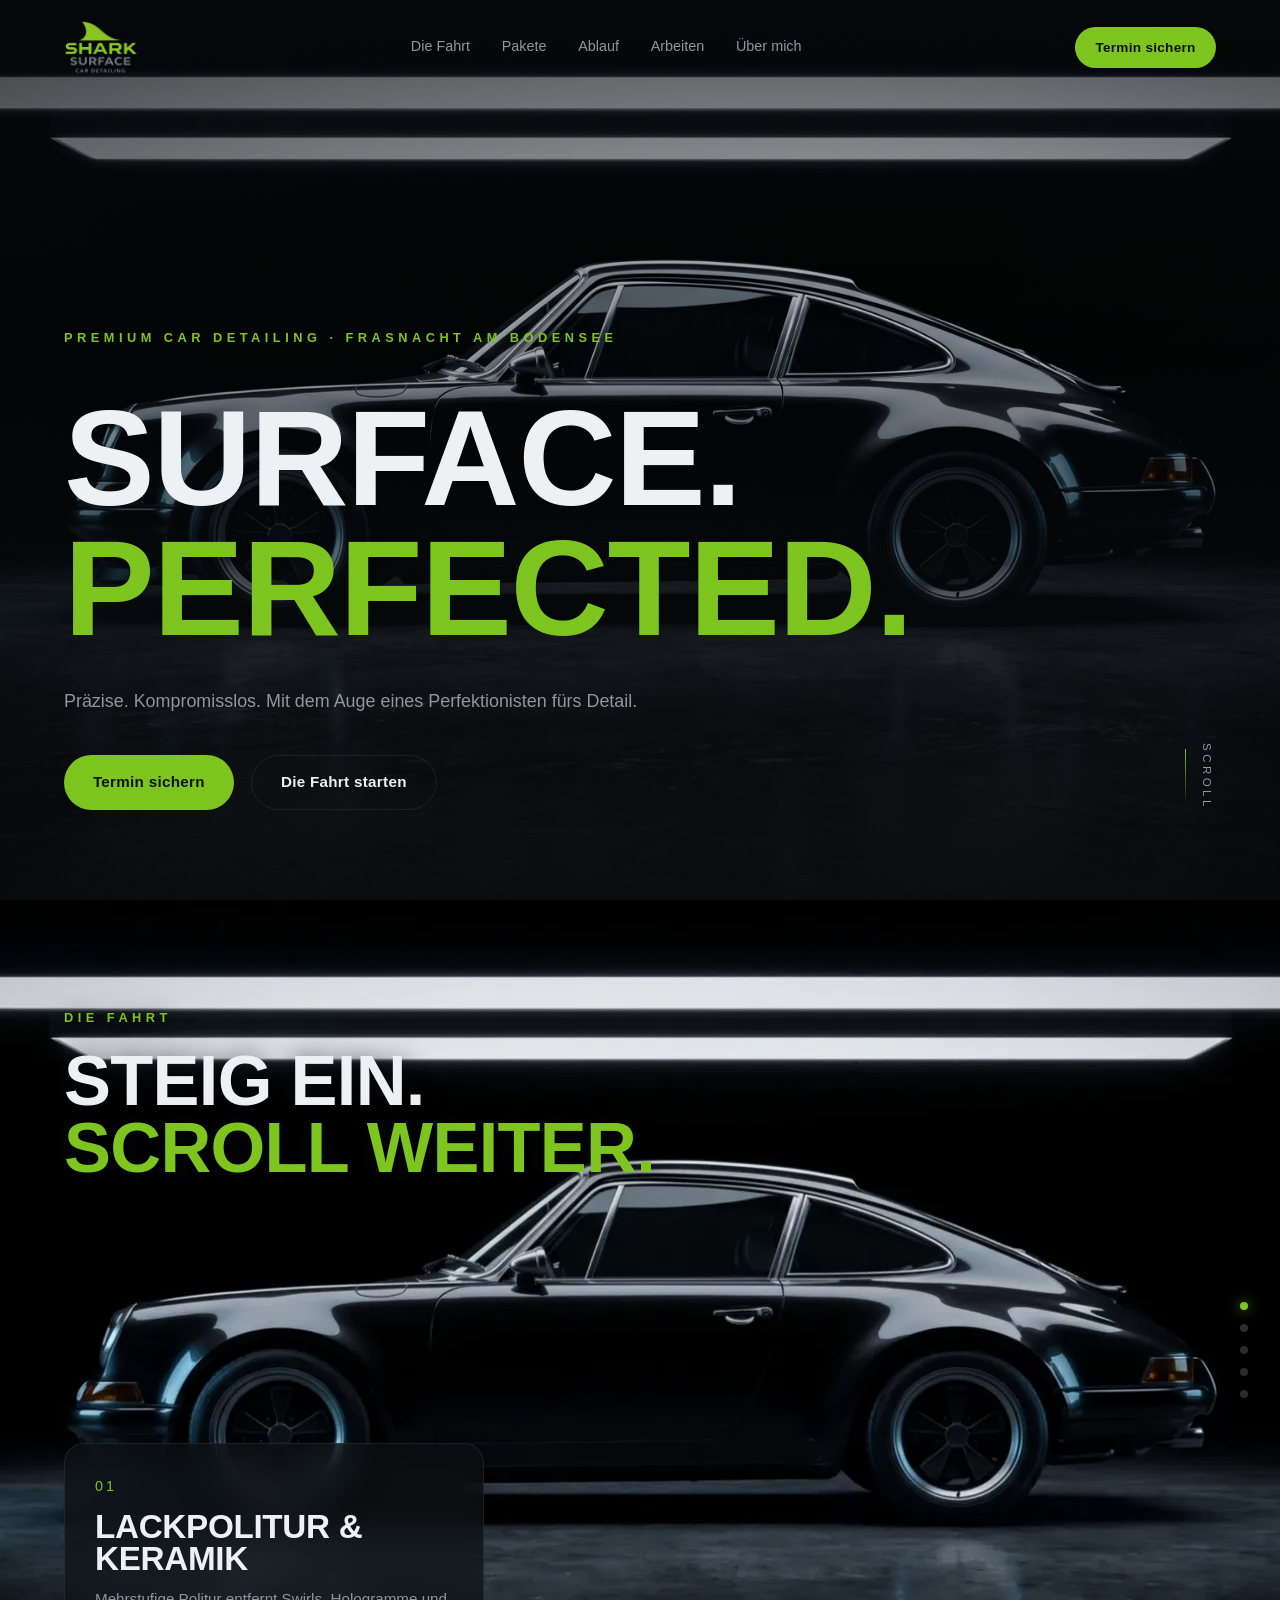
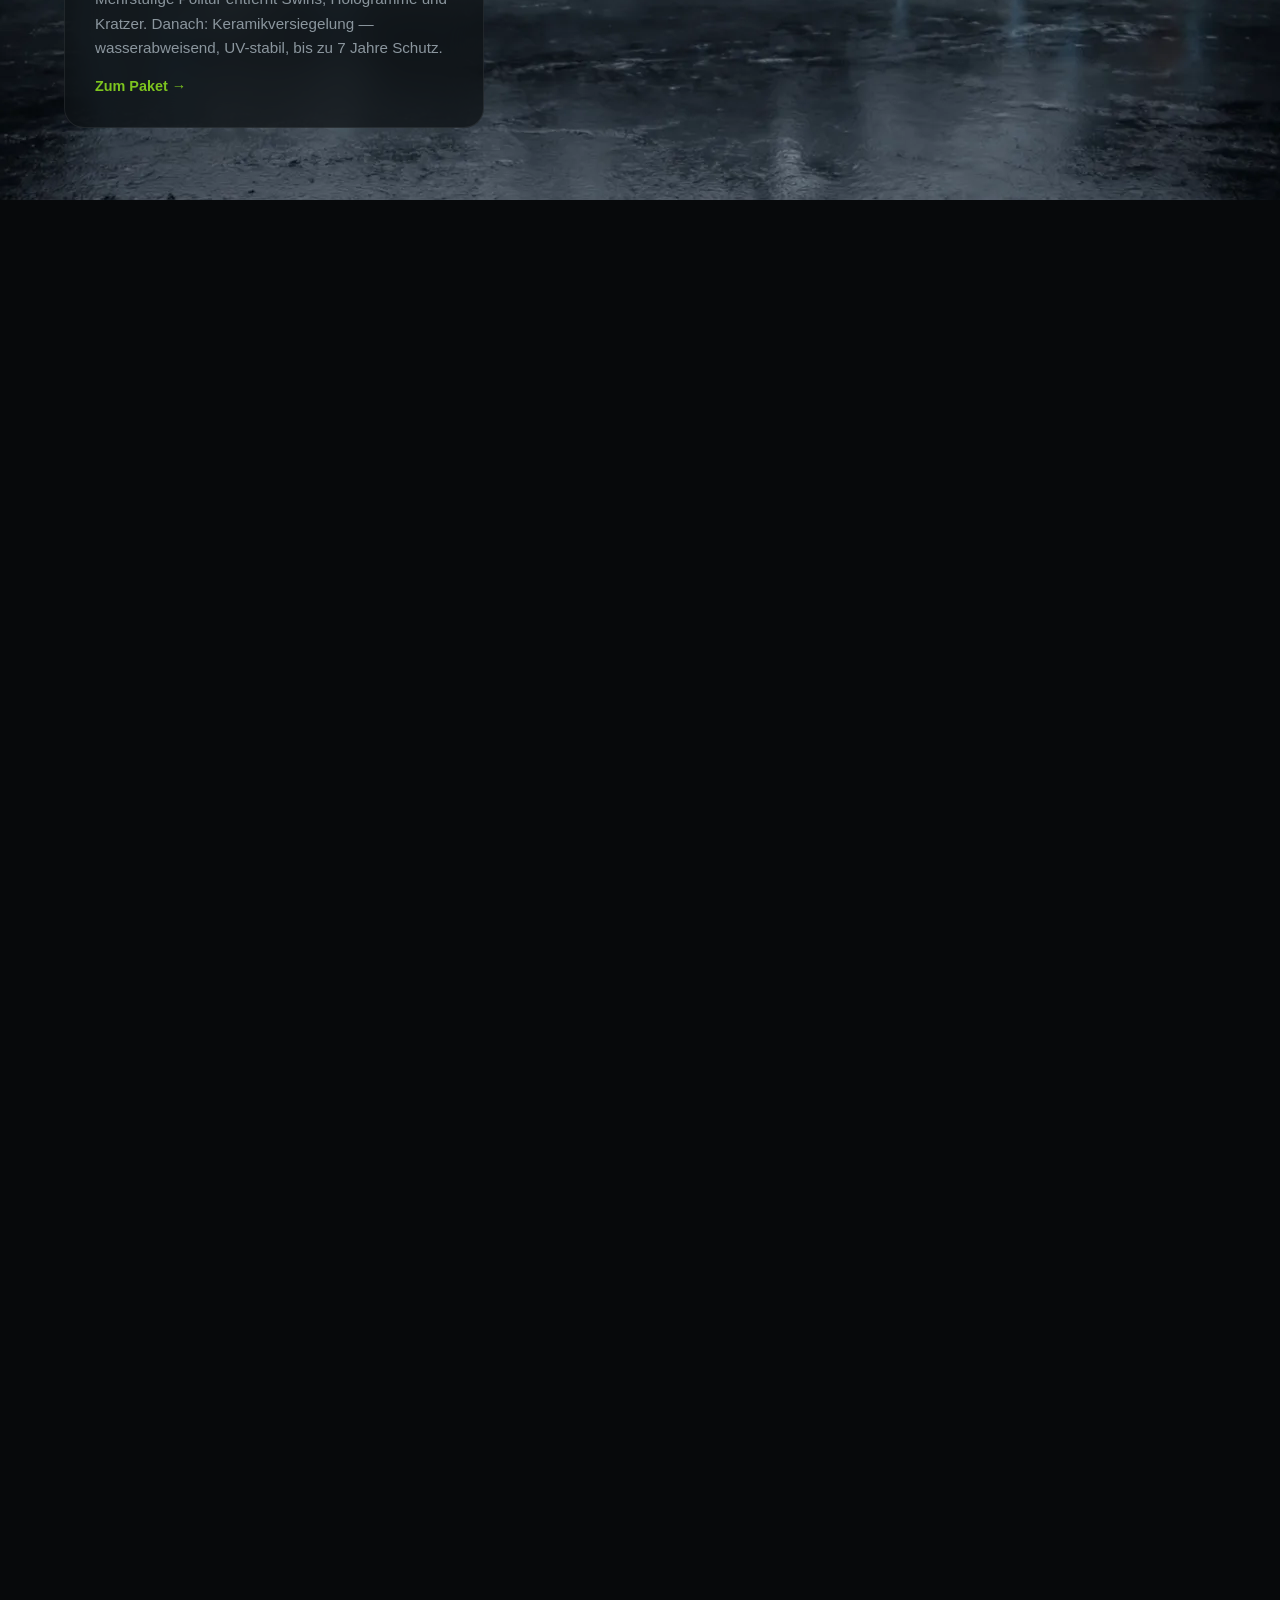
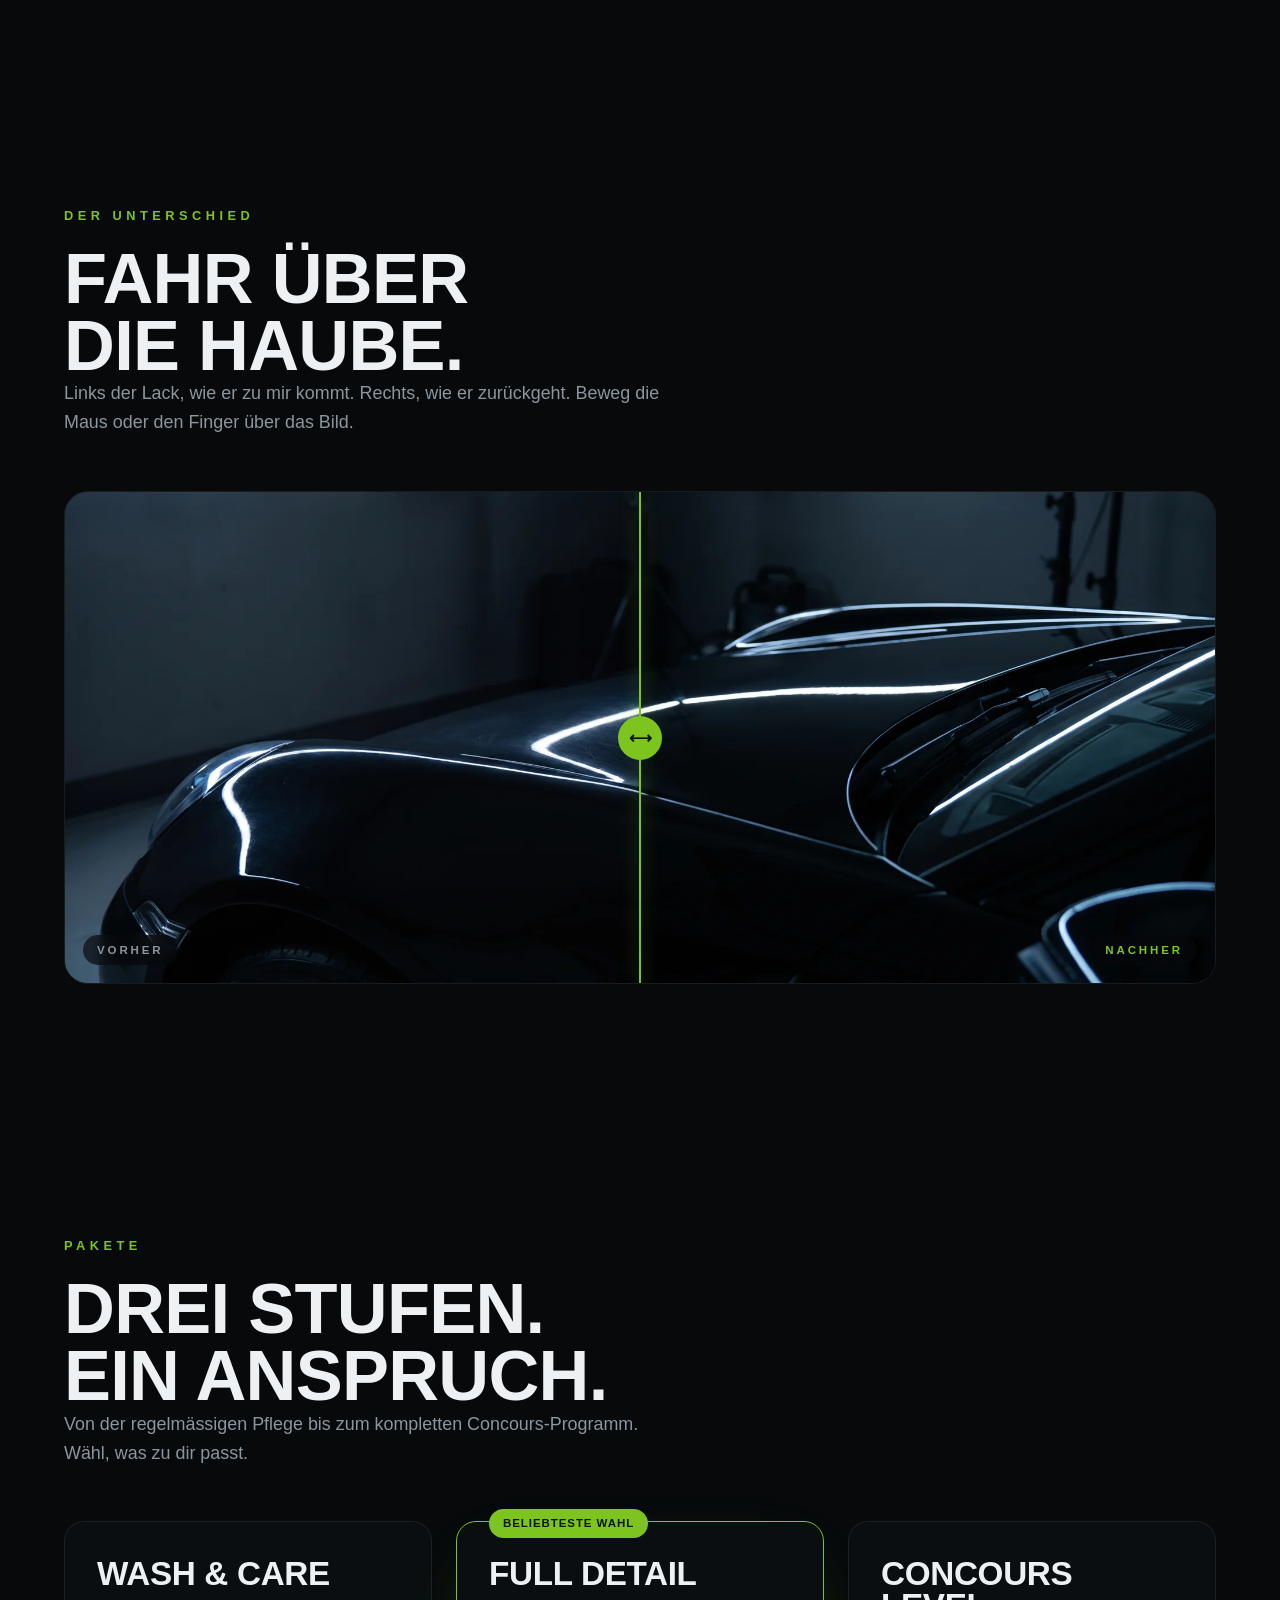
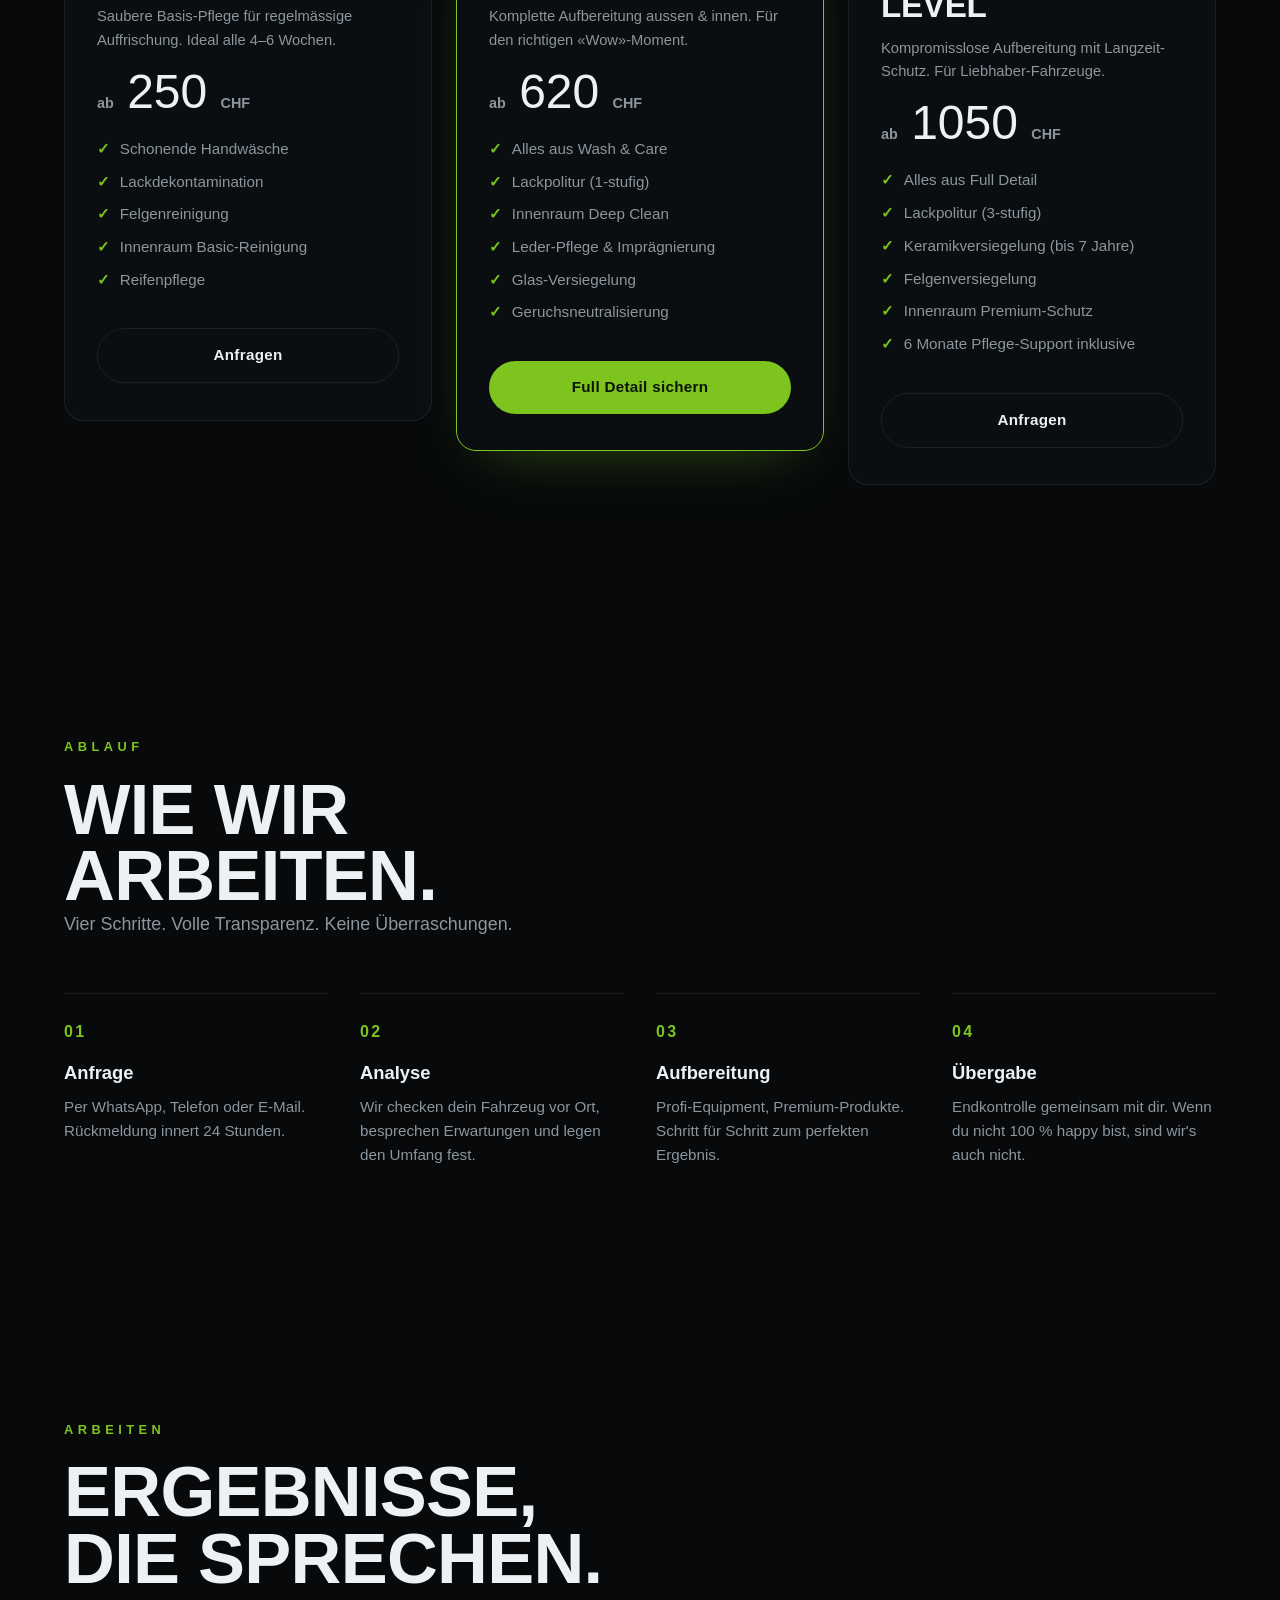
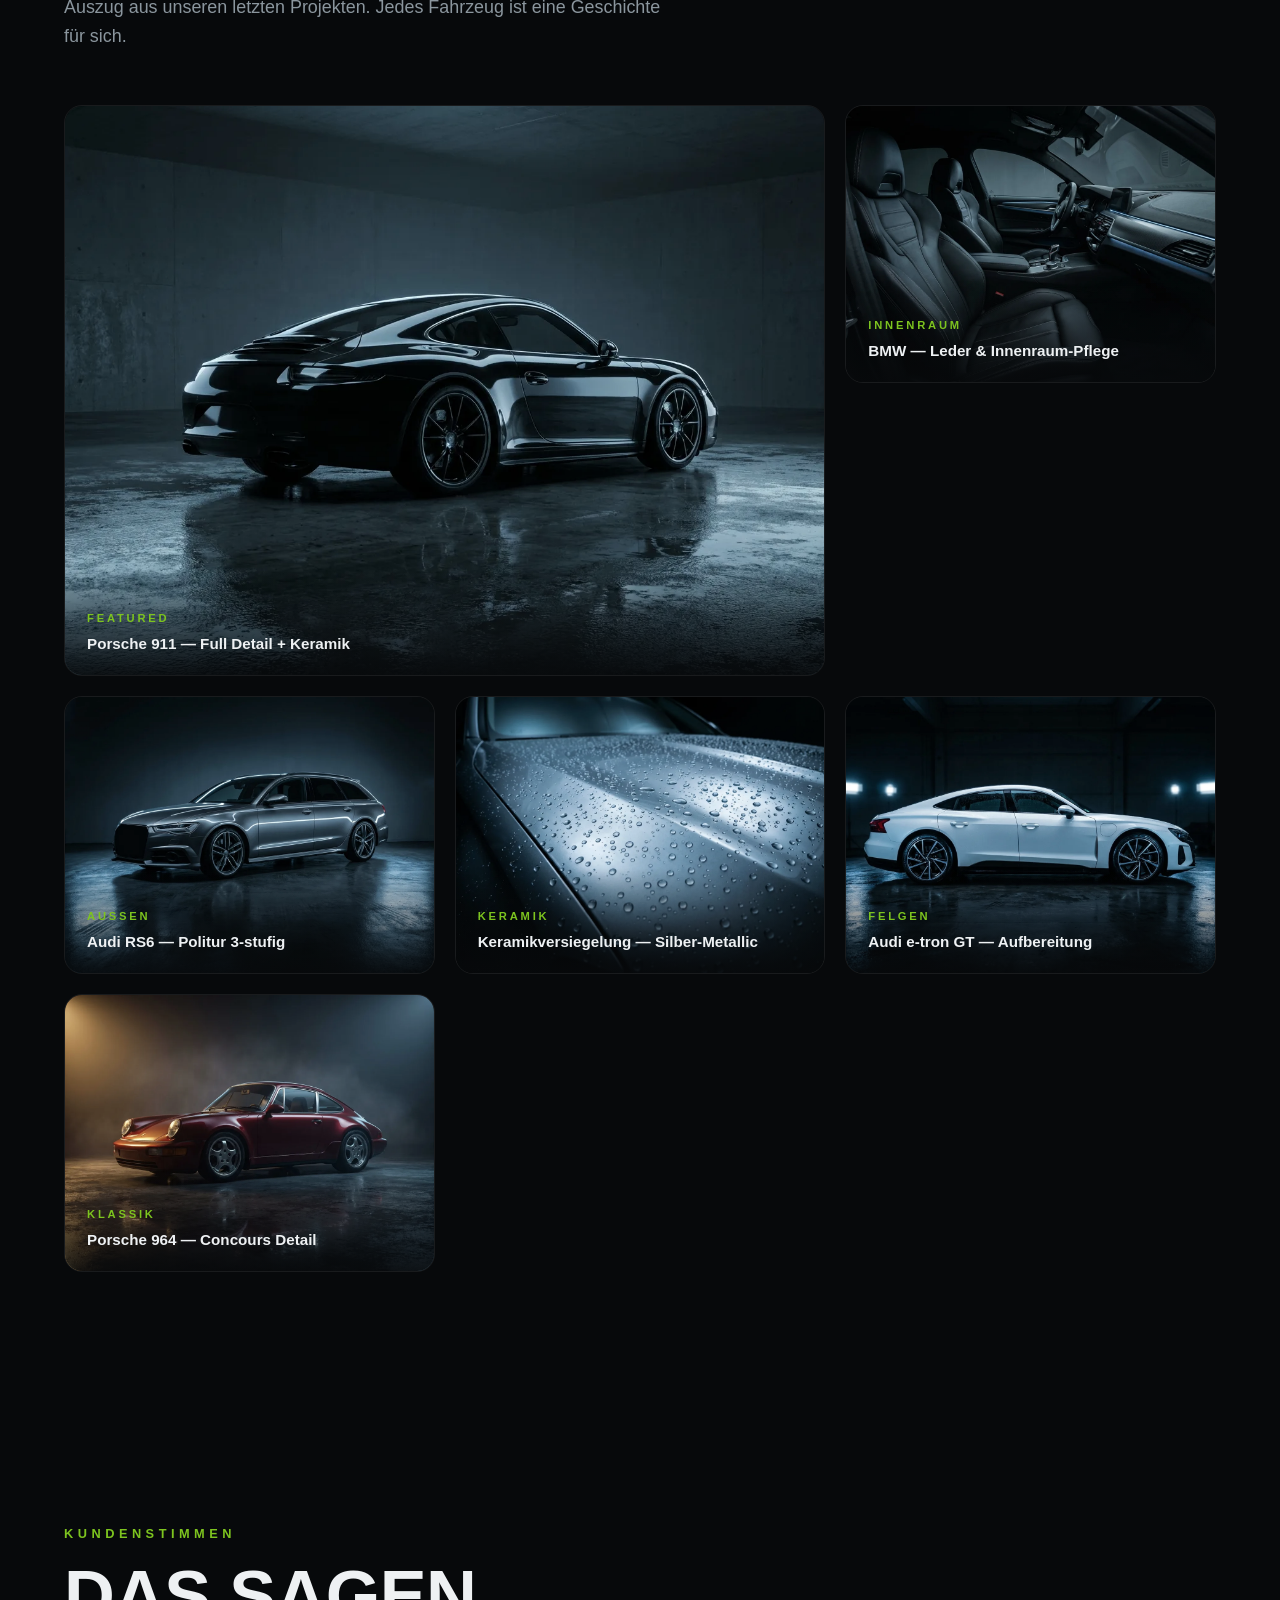
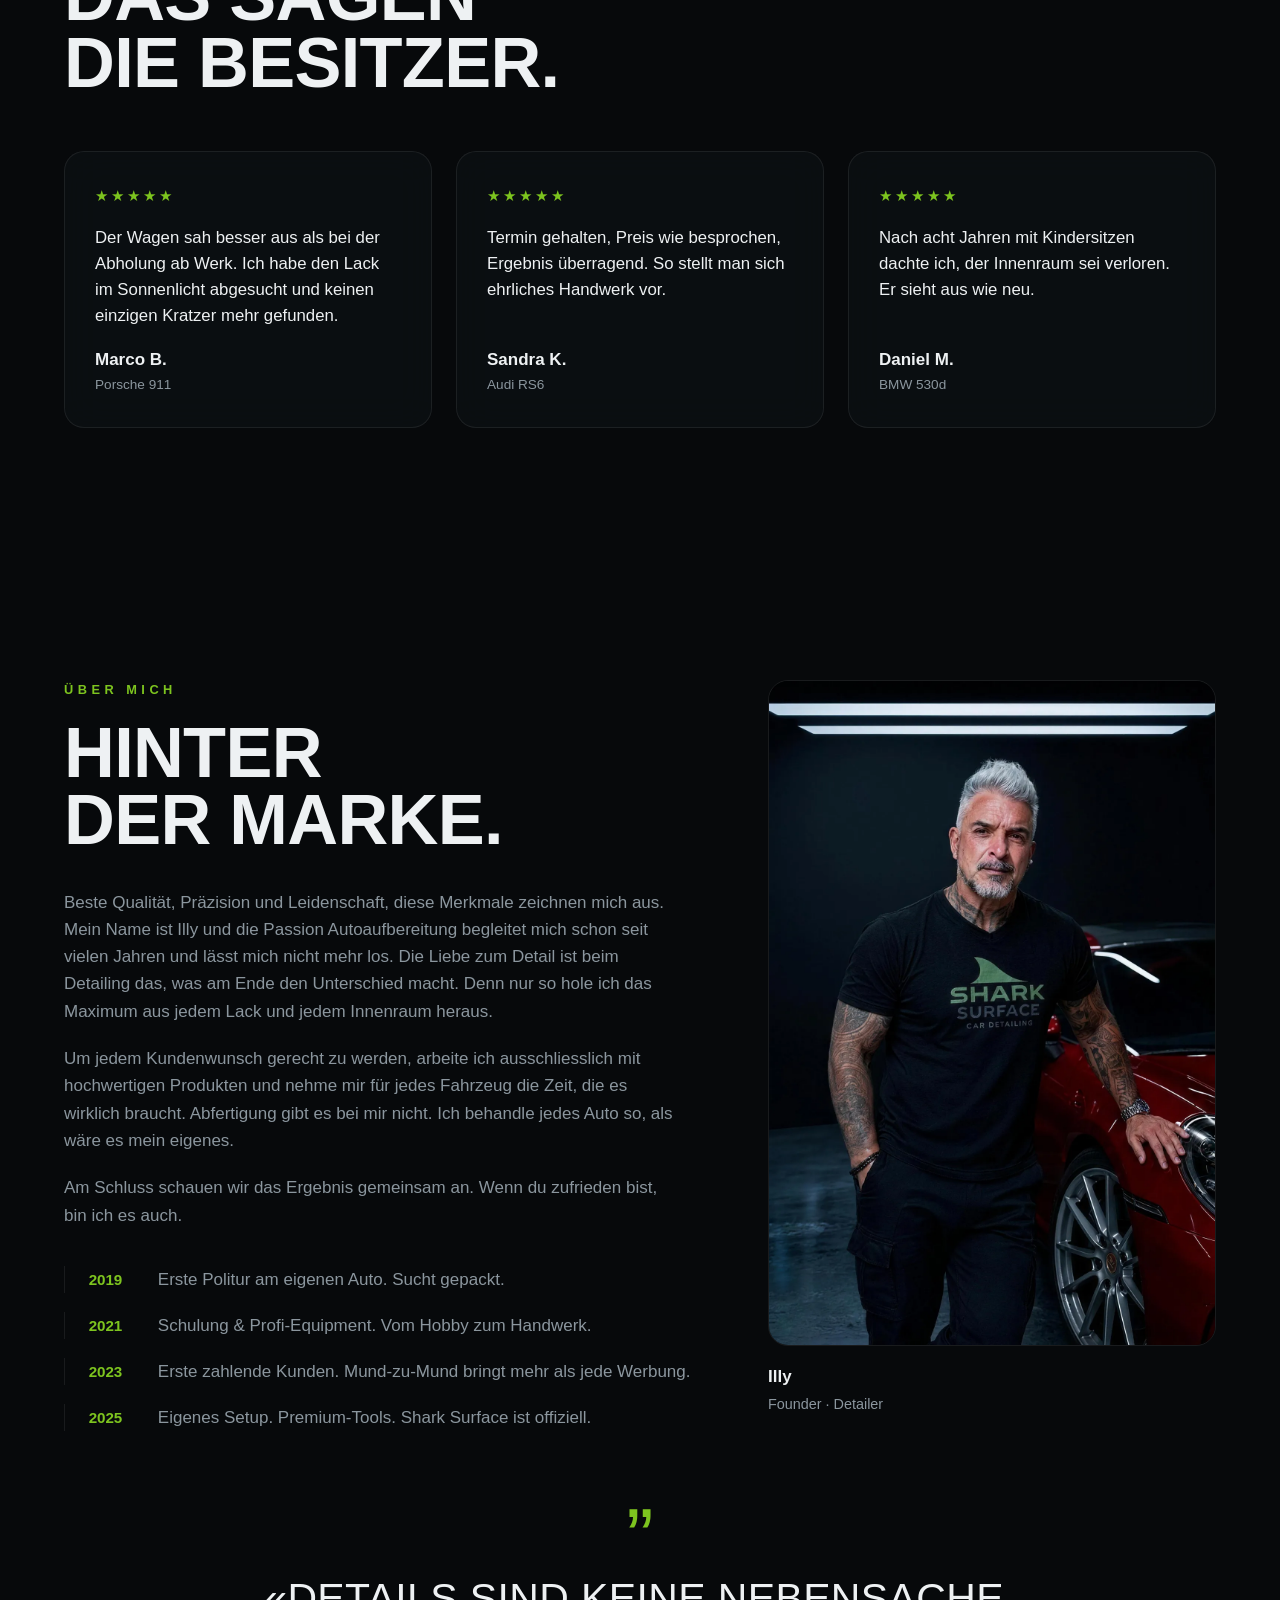
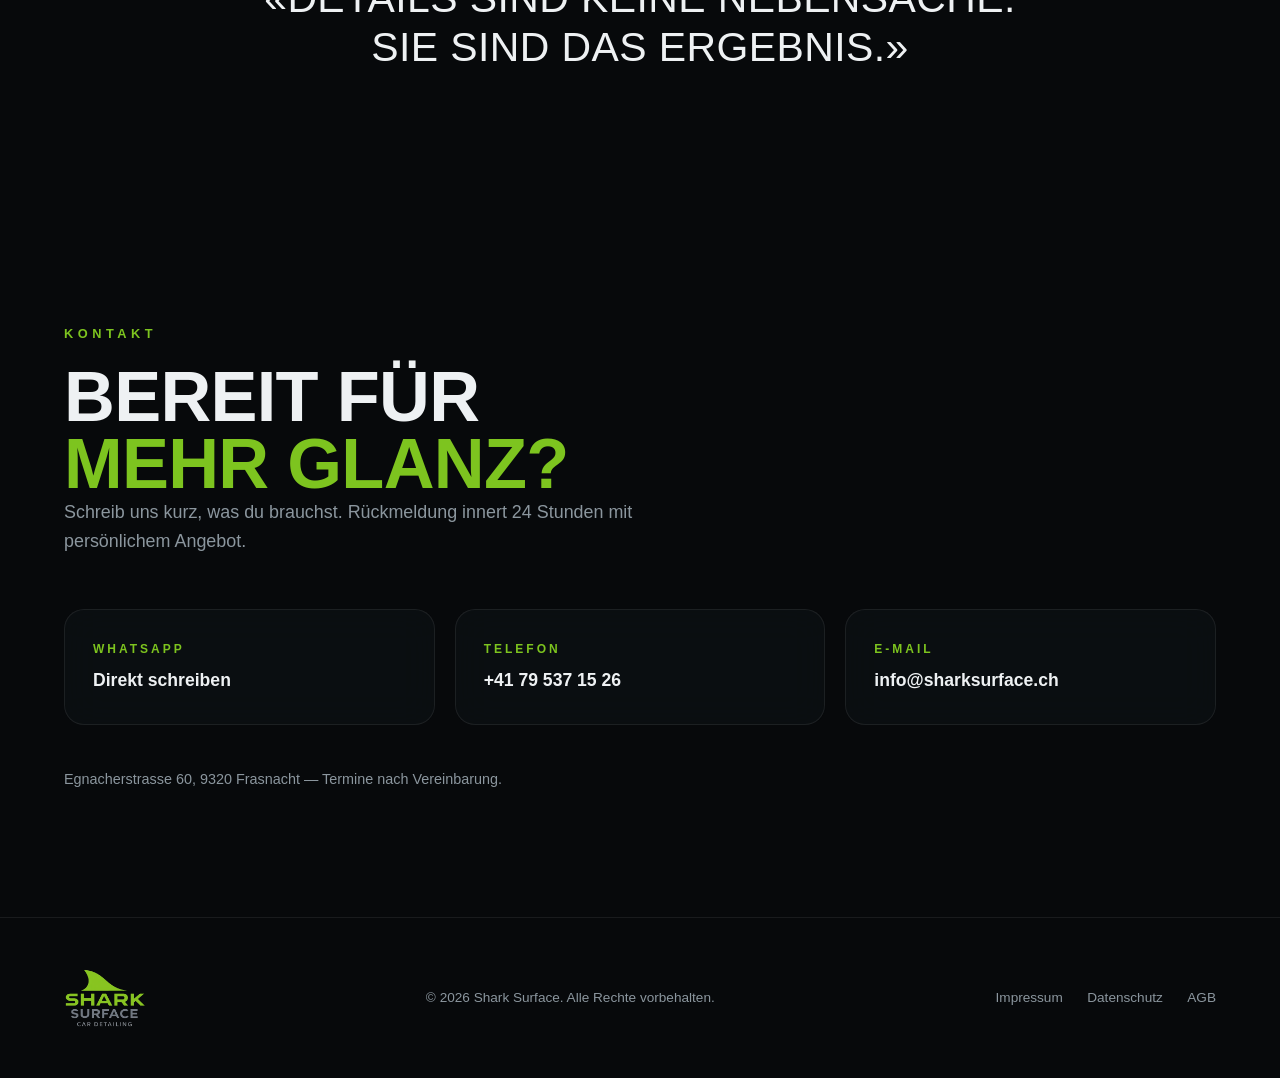
==== commit 218be5a3: "SEO-Fundament: Title/Meta, Canonical, Open Graph, LocalBusiness-Schema, robots.txt, sitemap.xml Co-A" ====
--- a/site/index.html
+++ b/site/index.html
@@ -3,8 +3,80 @@
 <head>
   <meta charset="UTF-8">
   <meta name="viewport" content="width=device-width, initial-scale=1.0">
-  <title>Shark Surface — Premium Car Detailing Frasnacht / Bodensee</title>
-  <meta name="description" content="Premium Car Detailing in Frasnacht am Bodensee. Lackpolitur, Keramikversiegelung, Innenraum-Aufbereitung — mit dem Auge eines Perfektionisten fürs Detail.">
+  <title>Autoaufbereitung &amp; Car Detailing Bodensee — Shark Surface</title>
+  <meta name="description" content="Premium Autoaufbereitung &amp; Car Detailing in Frasnacht bei Arbon am Bodensee: Lackpolitur, Keramikversiegelung, Innenraum-Aufbereitung. Jetzt Termin sichern.">
+  <link rel="canonical" href="https://sharksurface.ch/">
+  <meta property="og:type" content="website">
+  <meta property="og:site_name" content="Shark Surface">
+  <meta property="og:title" content="Autoaufbereitung &amp; Car Detailing Bodensee — Shark Surface">
+  <meta property="og:description" content="Premium Autoaufbereitung &amp; Car Detailing in Frasnacht bei Arbon am Bodensee: Lackpolitur, Keramikversiegelung, Innenraum-Aufbereitung.">
+  <meta property="og:url" content="https://sharksurface.ch/">
+  <meta property="og:image" content="https://sharksurface.ch/assets/img/hero.webp">
+  <meta property="og:locale" content="de_CH">
+  <meta name="twitter:card" content="summary_large_image">
+  <script type="application/ld+json">
+  {
+    "@context": "https://schema.org",
+    "@type": "AutomotiveBusiness",
+    "@id": "https://sharksurface.ch/#business",
+    "name": "Shark Surface",
+    "description": "Premium Autoaufbereitung und Car Detailing in Frasnacht bei Arbon am Bodensee: Handwäsche, Lackpolitur, Keramikversiegelung und Innenraum-Aufbereitung. Termine nach Vereinbarung.",
+    "url": "https://sharksurface.ch/",
+    "telephone": "+41795371526",
+    "email": "info@sharksurface.ch",
+    "image": "https://sharksurface.ch/assets/img/hero.webp",
+    "logo": "https://sharksurface.ch/assets/img/logo.webp",
+    "priceRange": "CHF 250–1050",
+    "currenciesAccepted": "CHF",
+    "address": {
+      "@type": "PostalAddress",
+      "streetAddress": "Egnacherstrasse 60",
+      "addressLocality": "Frasnacht",
+      "postalCode": "9320",
+      "addressRegion": "TG",
+      "addressCountry": "CH"
+    },
+    "areaServed": [
+      { "@type": "City", "name": "Arbon" },
+      { "@type": "City", "name": "Romanshorn" },
+      { "@type": "City", "name": "St. Gallen" },
+      { "@type": "City", "name": "Amriswil" },
+      { "@type": "AdministrativeArea", "name": "Bodenseeregion" },
+      { "@type": "AdministrativeArea", "name": "Thurgau" }
+    ],
+    "founder": { "@type": "Person", "name": "Illy" },
+    "hasOfferCatalog": {
+      "@type": "OfferCatalog",
+      "name": "Detailing-Pakete",
+      "itemListElement": [
+        {
+          "@type": "Offer",
+          "name": "Wash & Care",
+          "description": "Schonende Handwäsche, Lackdekontamination, Felgenreinigung, Innenraum Basic-Reinigung, Reifenpflege.",
+          "price": "250",
+          "priceCurrency": "CHF",
+          "itemOffered": { "@type": "Service", "name": "Basis-Fahrzeugpflege" }
+        },
+        {
+          "@type": "Offer",
+          "name": "Full Detail",
+          "description": "Komplette Aufbereitung aussen und innen: Lackpolitur, Innenraum Deep Clean, Leder-Pflege, Glas-Versiegelung.",
+          "price": "620",
+          "priceCurrency": "CHF",
+          "itemOffered": { "@type": "Service", "name": "Komplett-Fahrzeugaufbereitung" }
+        },
+        {
+          "@type": "Offer",
+          "name": "Concours Level",
+          "description": "Dreistufige Lackpolitur, Keramikversiegelung bis 7 Jahre, Felgenversiegelung, Innenraum Premium-Schutz.",
+          "price": "1050",
+          "priceCurrency": "CHF",
+          "itemOffered": { "@type": "Service", "name": "Keramikversiegelung und Concours-Aufbereitung" }
+        }
+      ]
+    }
+  }
+  </script>
   <link rel="icon" type="image/png" href="favicon.png">
   <link rel="apple-touch-icon" href="favicon.png">
   <link rel="preload" as="image" href="assets/img/hero.webp">
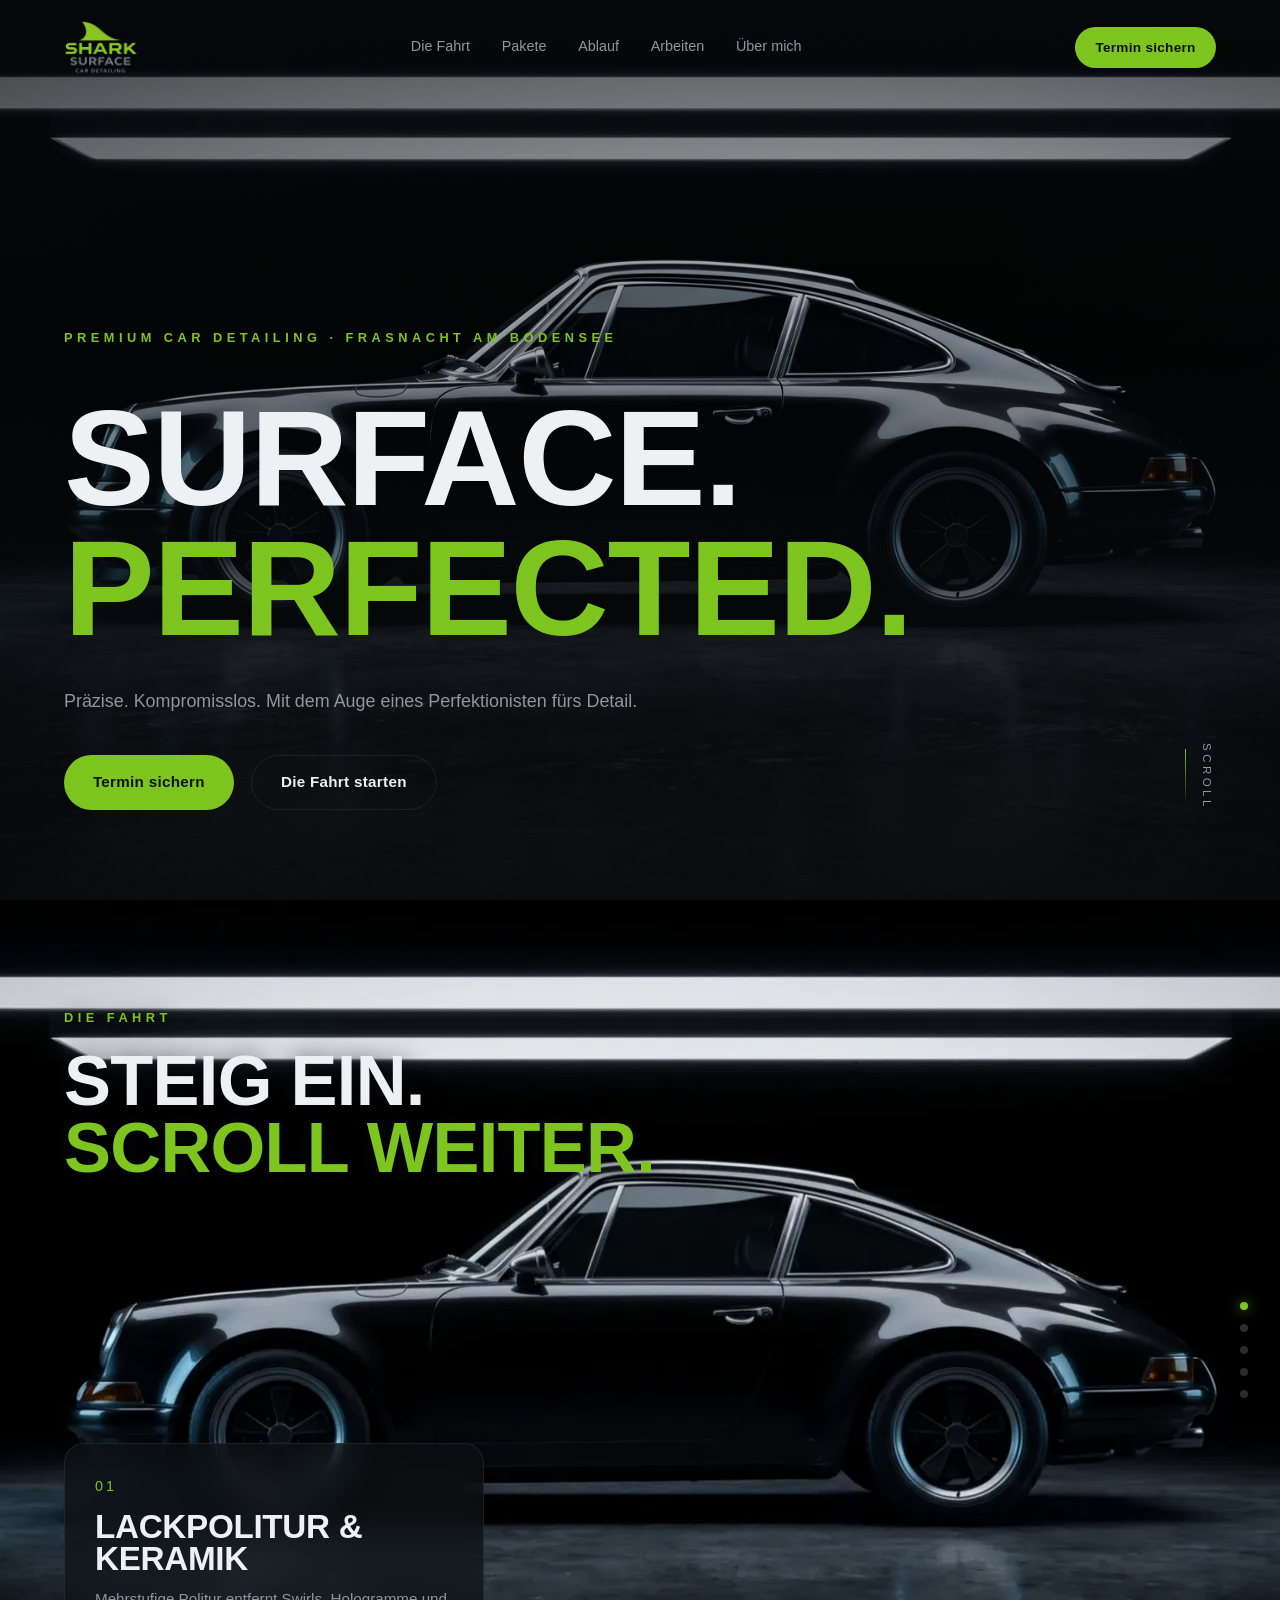
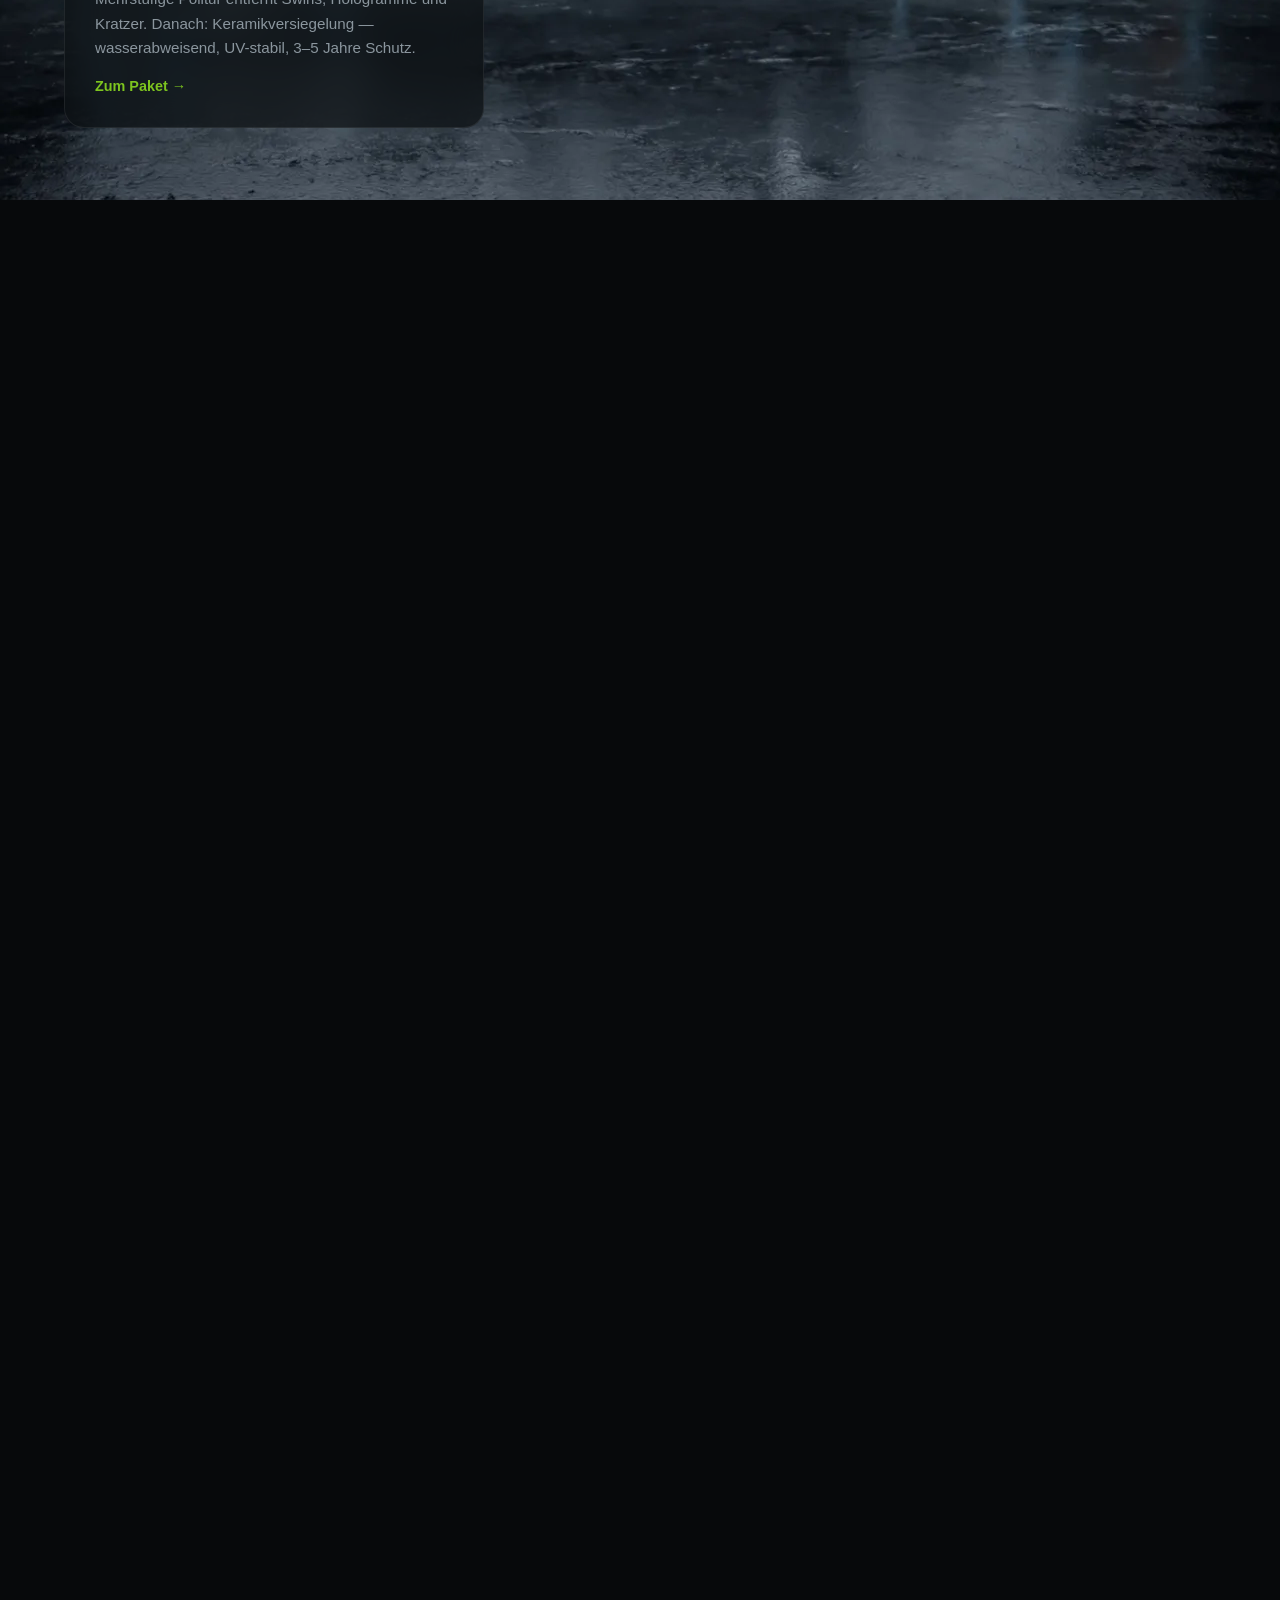
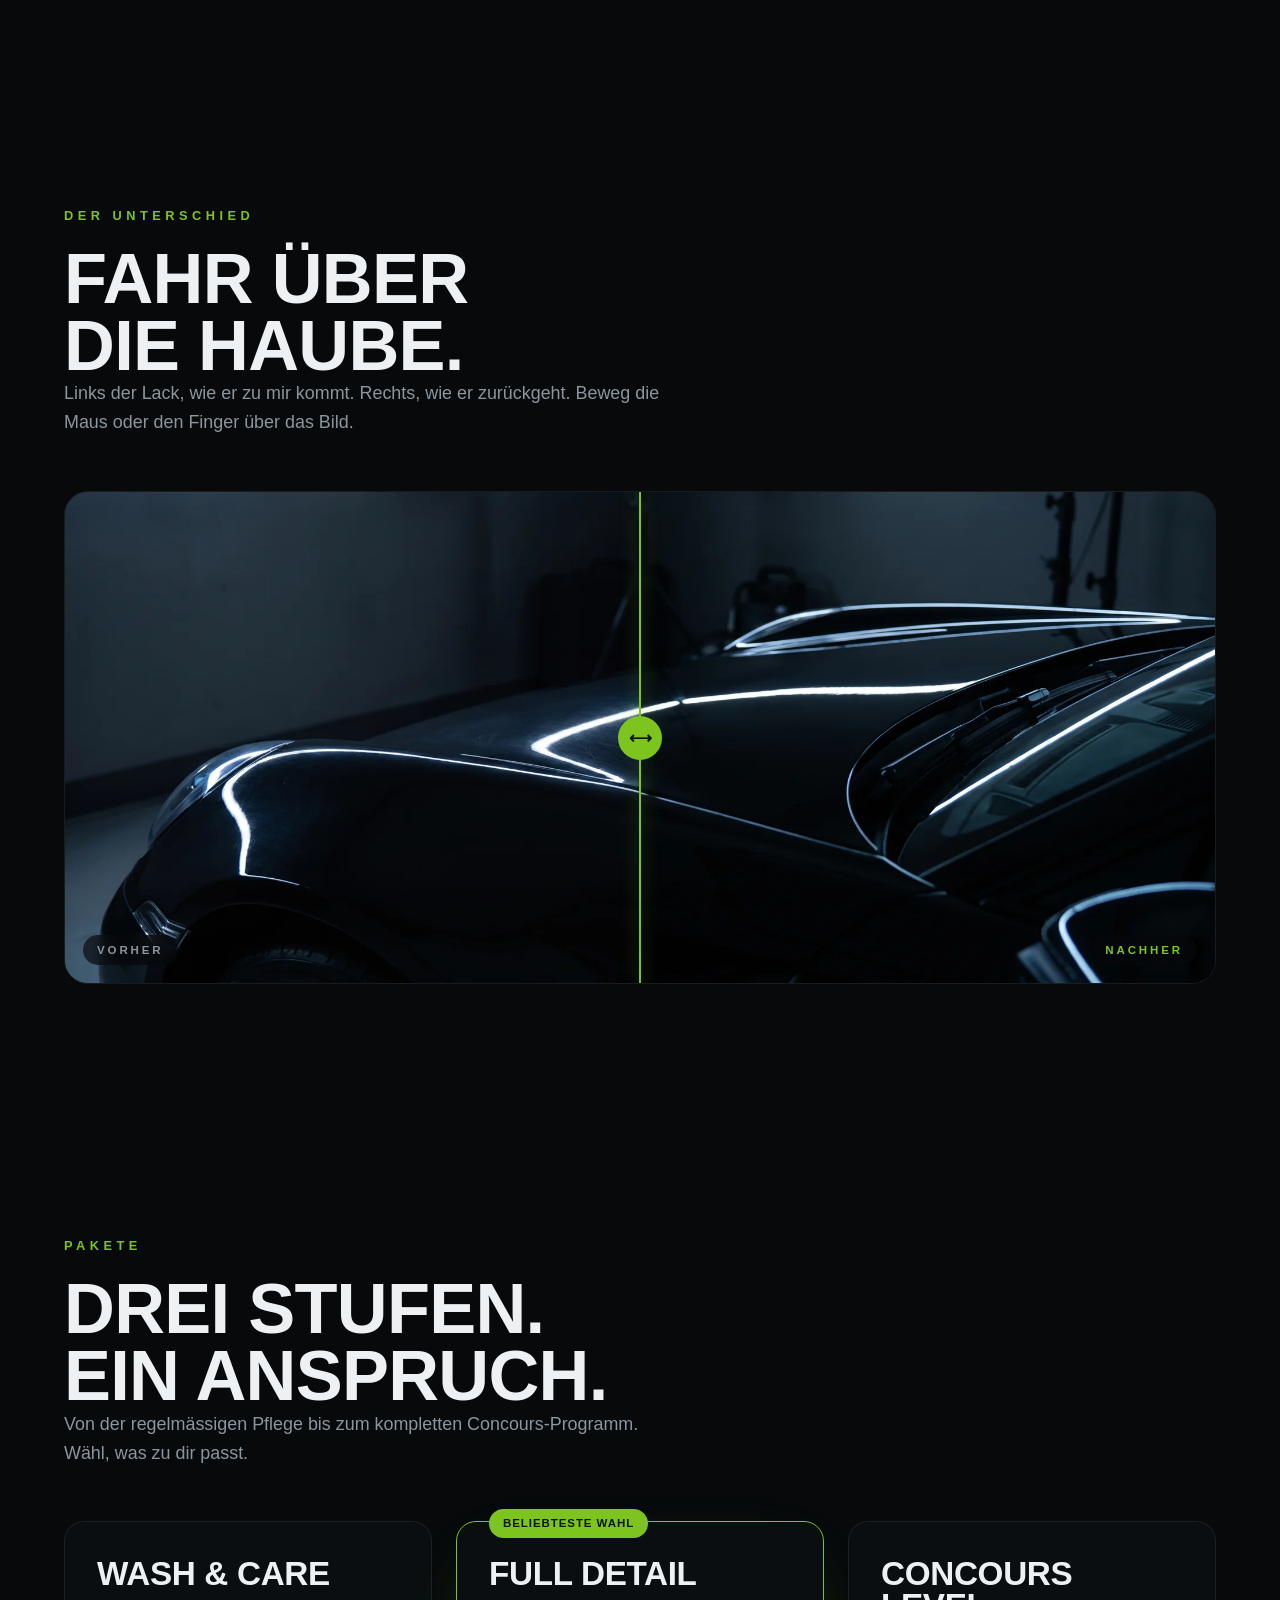
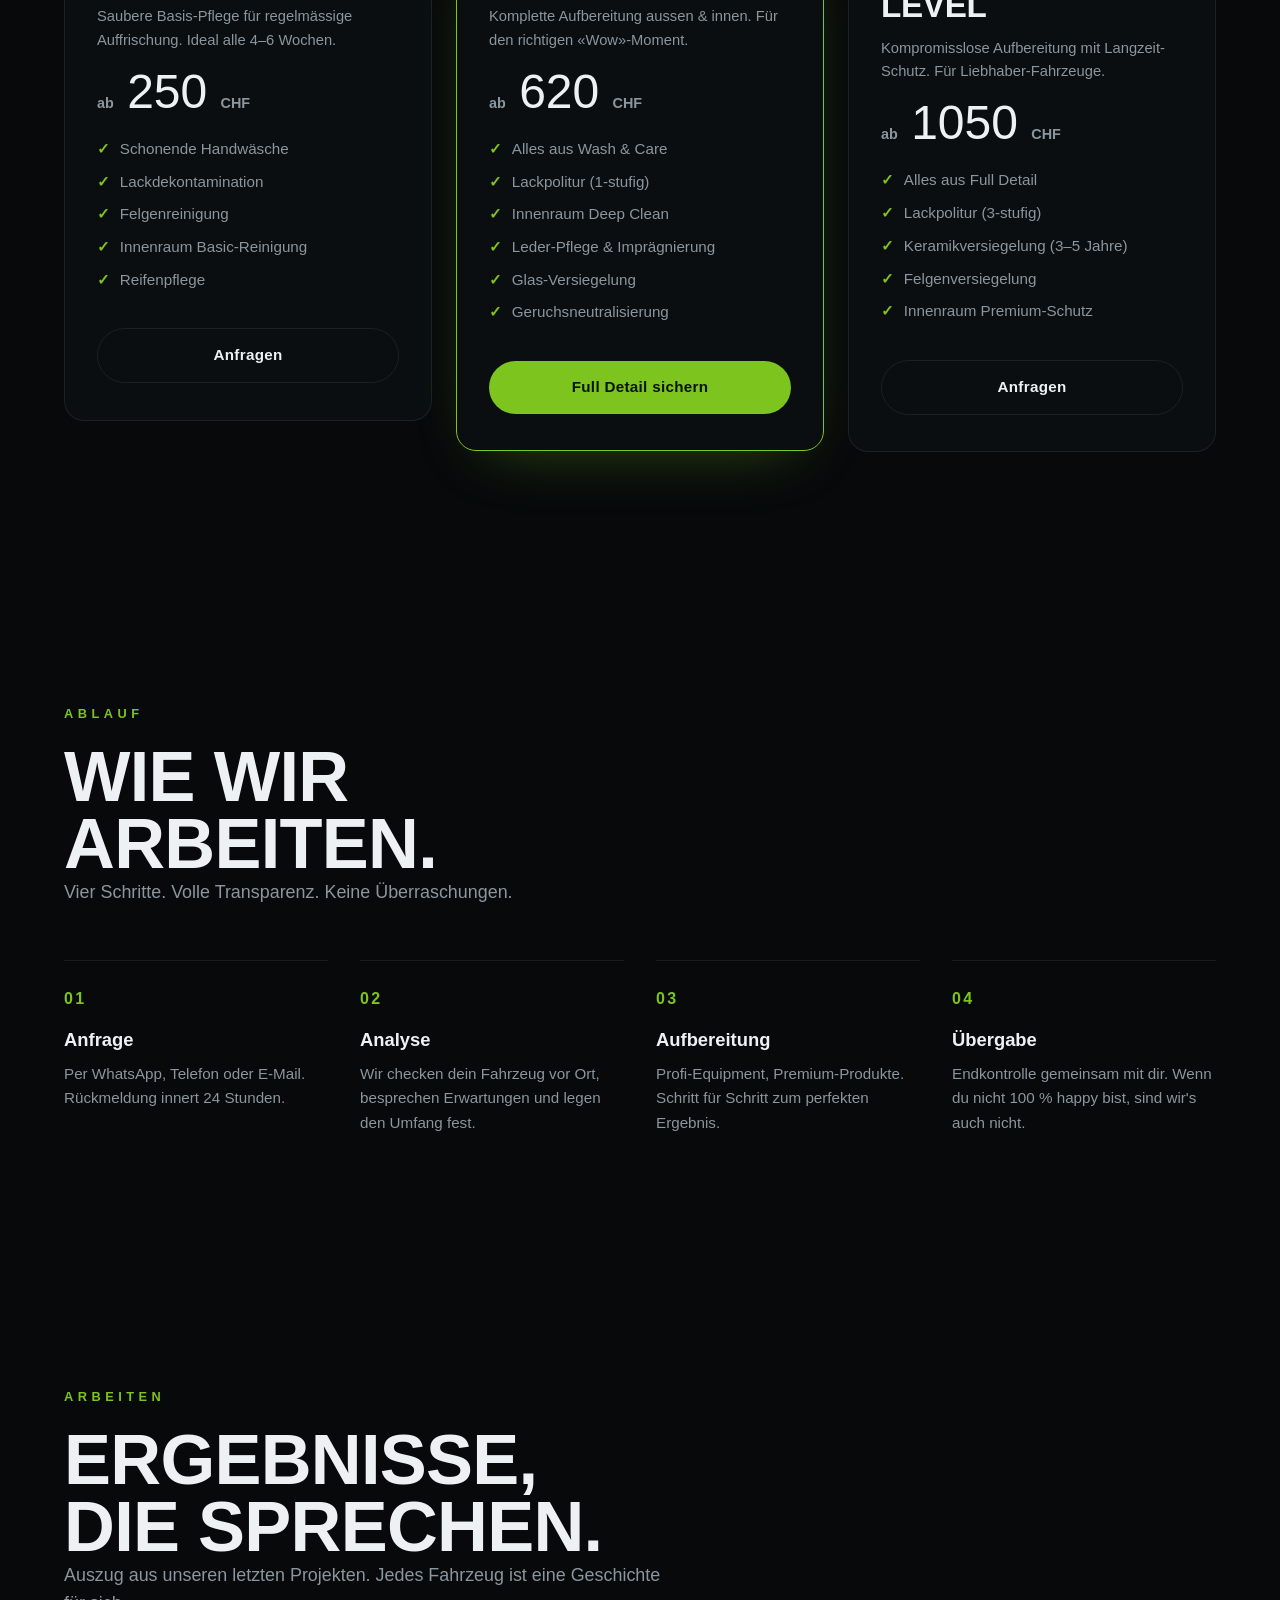
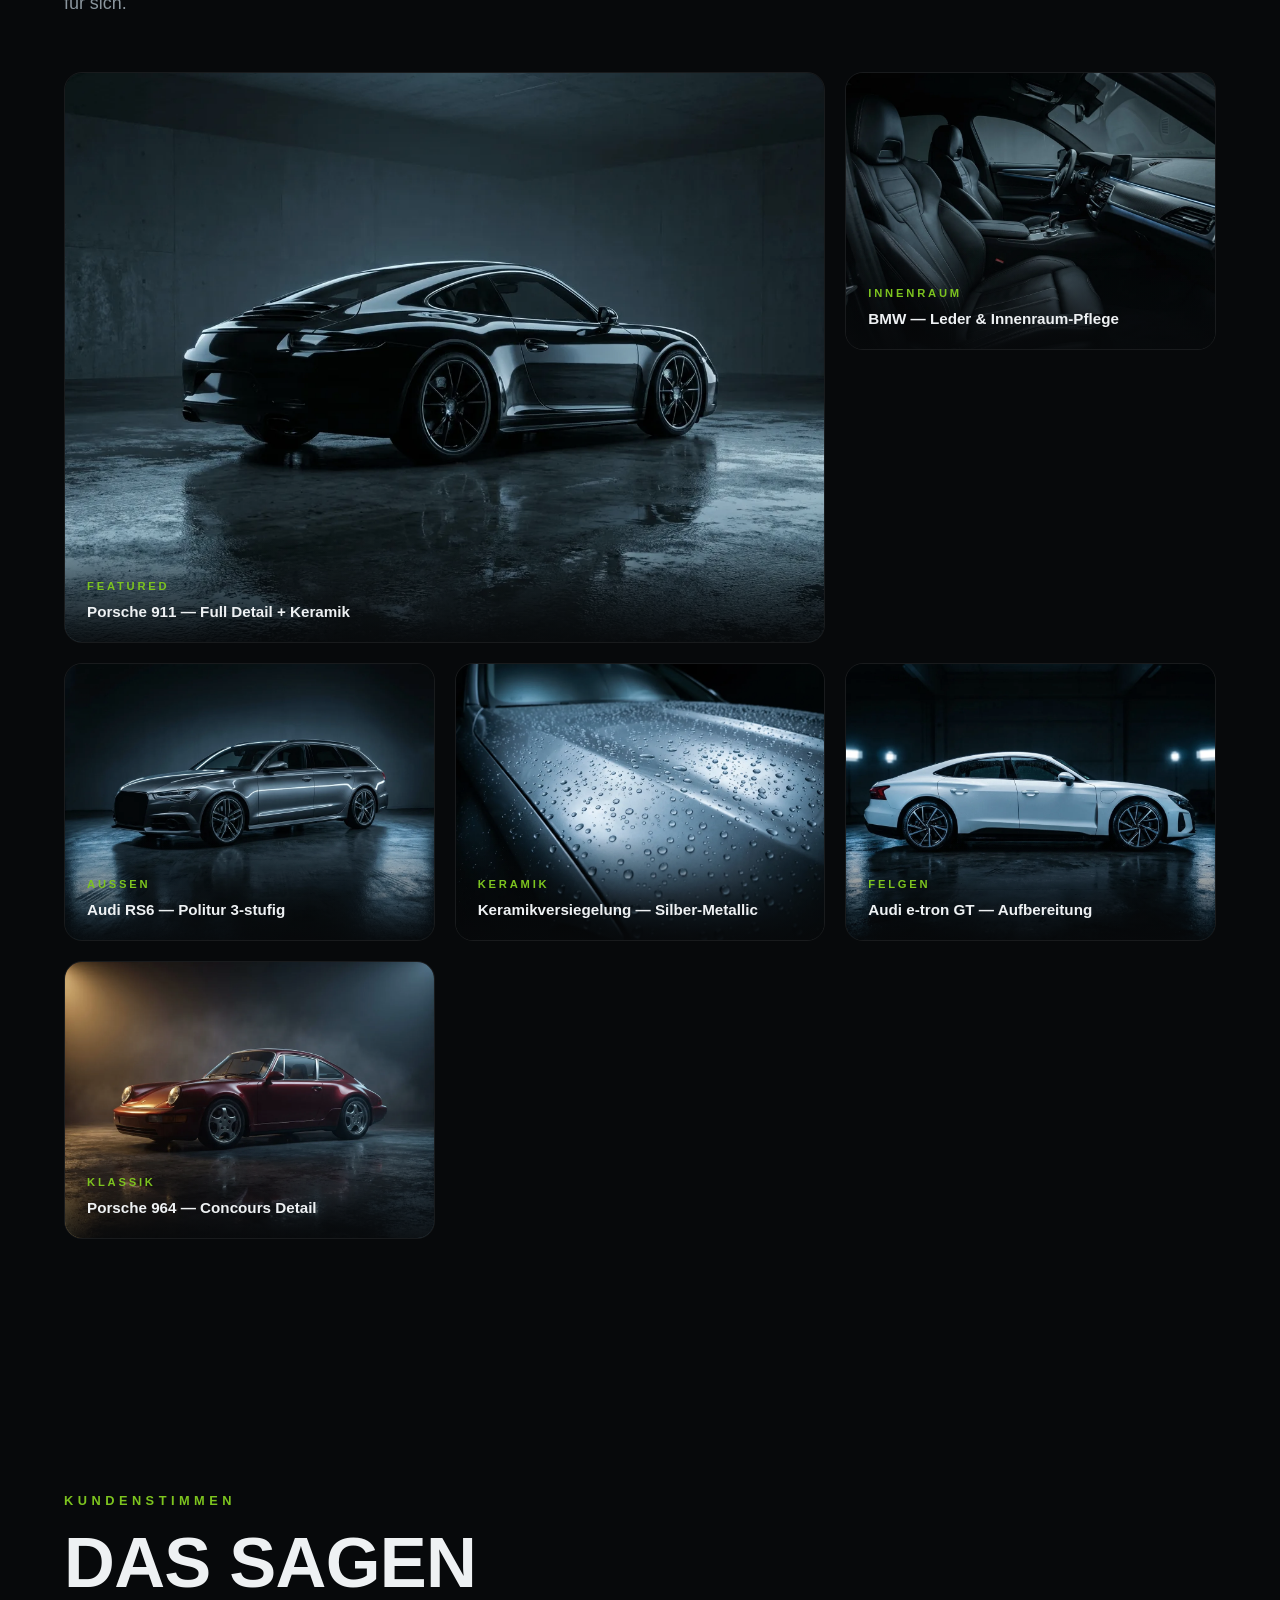
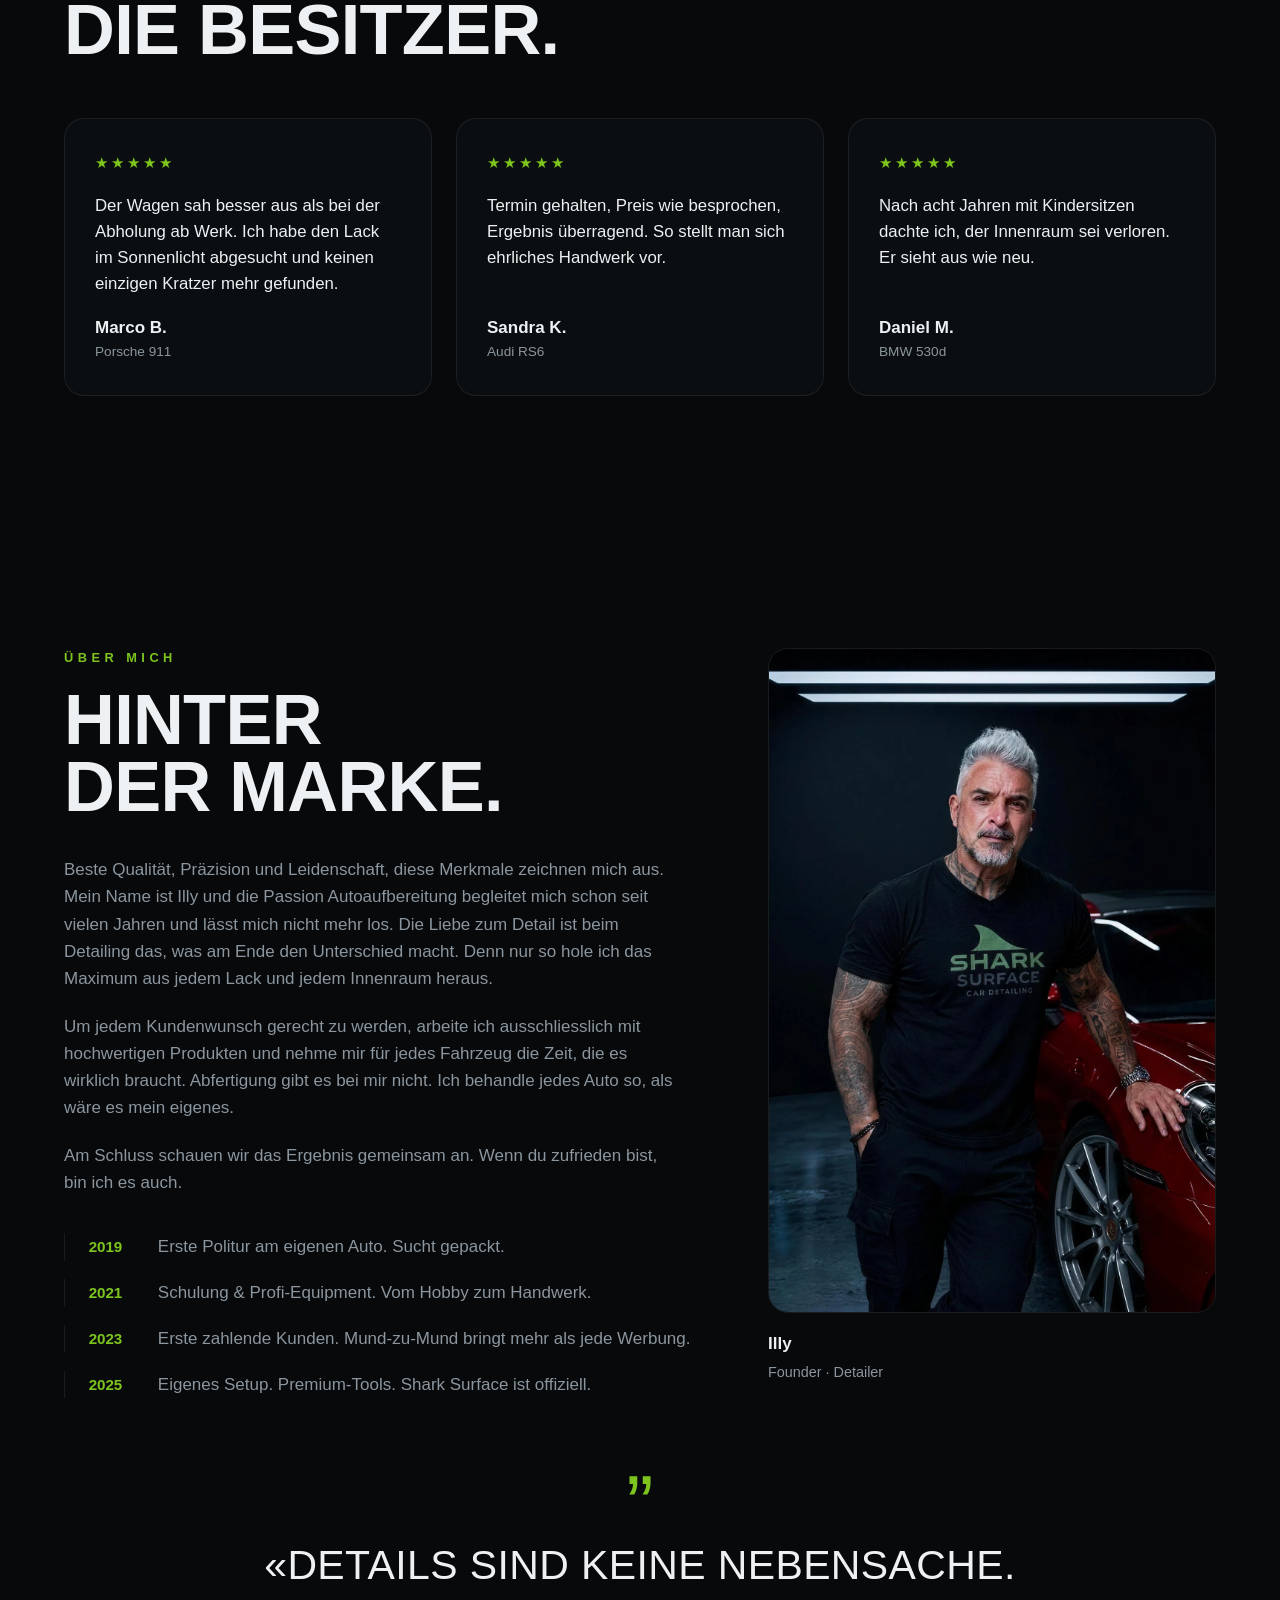
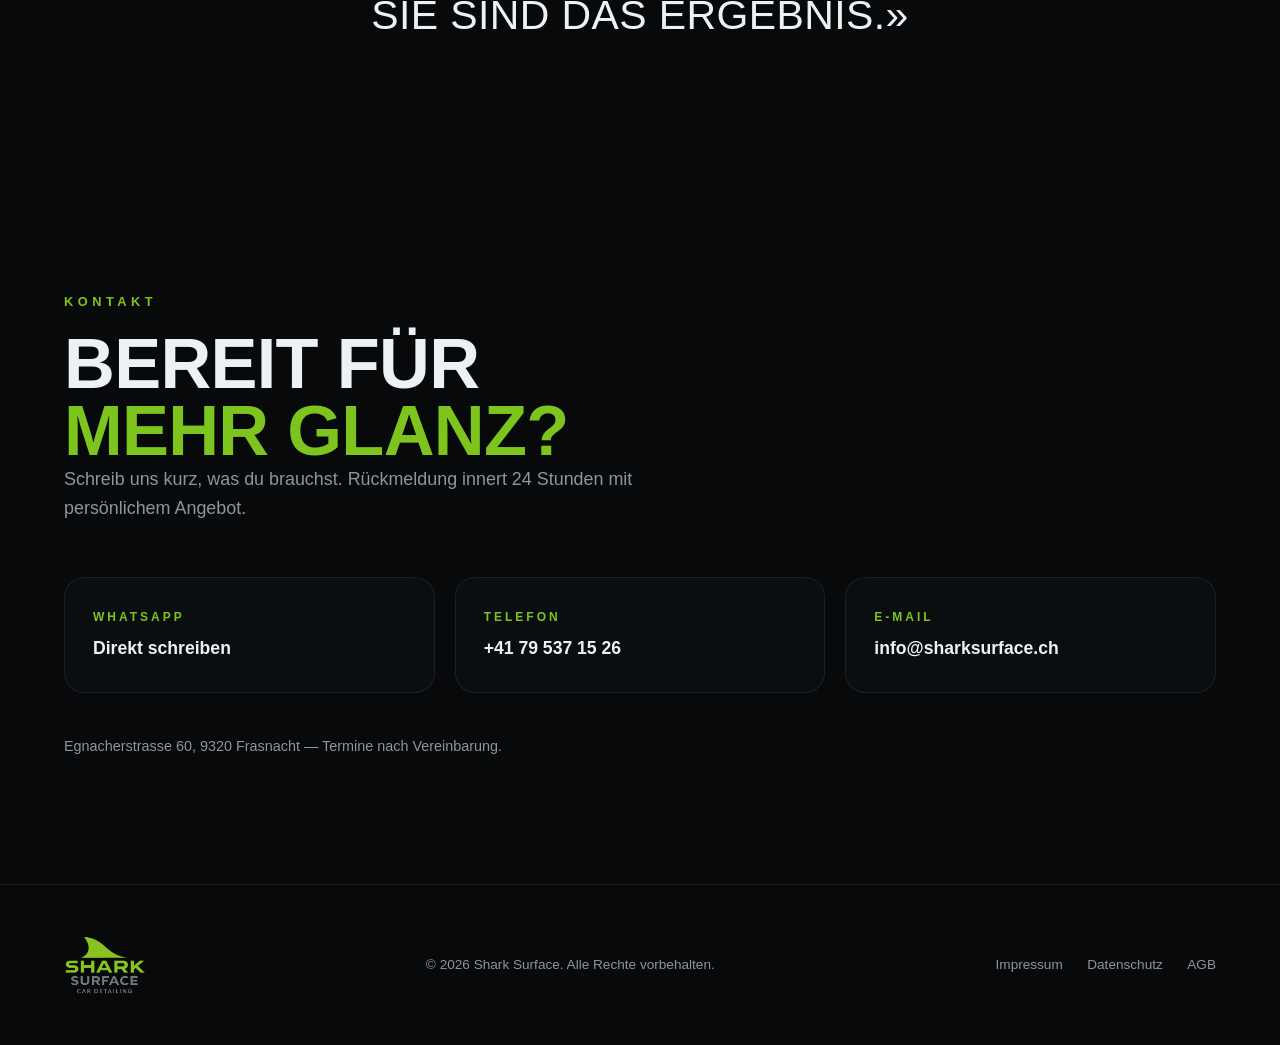
==== commit 9d1a9f39: "Keramikversiegelung: 3–5 Jahre statt bis 7 Jahre; Pflege-Support entfernt Co-Authored-By: Claude Fab" ====
--- a/site/index.html
+++ b/site/index.html
@@ -68,7 +68,7 @@
         {
           "@type": "Offer",
           "name": "Concours Level",
-          "description": "Dreistufige Lackpolitur, Keramikversiegelung bis 7 Jahre, Felgenversiegelung, Innenraum Premium-Schutz.",
+          "description": "Dreistufige Lackpolitur, Keramikversiegelung 3–5 Jahre, Felgenversiegelung, Innenraum Premium-Schutz.",
           "price": "1050",
           "priceCurrency": "CHF",
           "itemOffered": { "@type": "Service", "name": "Keramikversiegelung und Concours-Aufbereitung" }
@@ -134,7 +134,7 @@
       <noscript>
         <style>#journey-canvas, .journey-progress { display: none; } .journey-stage { height: auto; overflow: visible; } .journey-intro { position: static; padding: var(--pad); padding-bottom: 0; } .stop-panel { position: static; opacity: 1; visibility: visible; transform: none; filter: none; pointer-events: auto; }</style>
         <div class="journey-noscript">
-          <figure><img src="assets/frames/desktop/f_0010.webp" alt="Lack-Nahaufnahme des Sportwagens" loading="lazy"><figcaption>Lackpolitur &amp; Keramik<p>Mehrstufige Politur, danach Keramikversiegelung — bis zu 7 Jahre Schutz.</p></figcaption></figure>
+          <figure><img src="assets/frames/desktop/f_0010.webp" alt="Lack-Nahaufnahme des Sportwagens" loading="lazy"><figcaption>Lackpolitur &amp; Keramik<p>Mehrstufige Politur, danach Keramikversiegelung — 3–5 Jahre Schutz.</p></figcaption></figure>
           <figure><img src="assets/frames/desktop/f_0066.webp" alt="Cockpit und Armaturen" loading="lazy"><figcaption>Innenraum-Aufbereitung<p>Tiefenreinigung von Armaturen, Himmel und jeder Ritze im Cockpit.</p></figcaption></figure>
           <figure><img src="assets/frames/desktop/f_0087.webp" alt="Fussraum und Teppich" loading="lazy"><figcaption>Deep Clean<p>Extraktionsreinigung bis in die Faser, Geruchsneutralisierung inklusive.</p></figcaption></figure>
           <figure><img src="assets/frames/desktop/f_0108.webp" alt="Ledersitze" loading="lazy"><figcaption>Leder &amp; Polster<p>Lederreinigung, Pflege und Imprägnierung. Sitze wie am ersten Tag.</p></figcaption></figure>
@@ -204,10 +204,9 @@
           <ul>
             <li>Alles aus Full Detail</li>
             <li>Lackpolitur (3-stufig)</li>
-            <li>Keramikversiegelung (bis 7 Jahre)</li>
+            <li>Keramikversiegelung (3–5 Jahre)</li>
             <li>Felgenversiegelung</li>
             <li>Innenraum Premium-Schutz</li>
-            <li>6 Monate Pflege-Support inklusive</li>
           </ul>
           <a class="btn-ghost" href="#kontakt">Anfragen</a>
         </article>
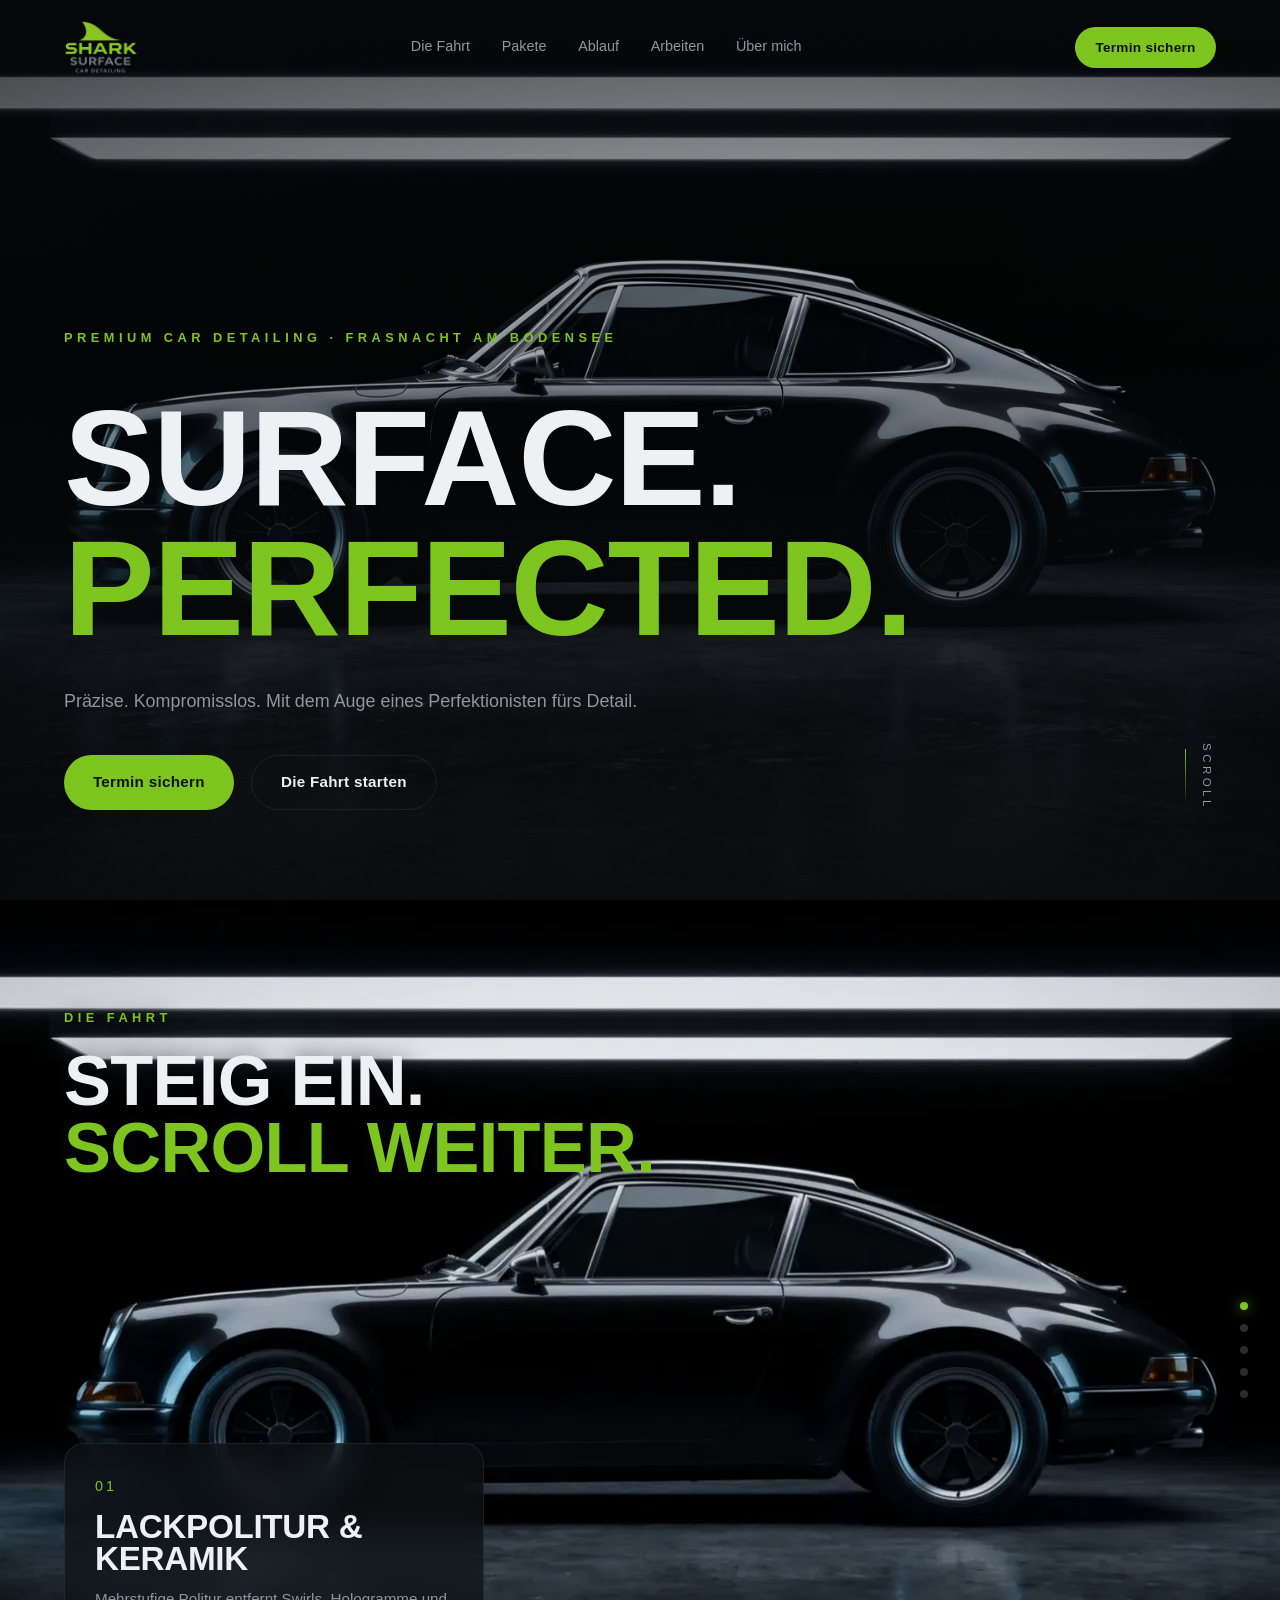
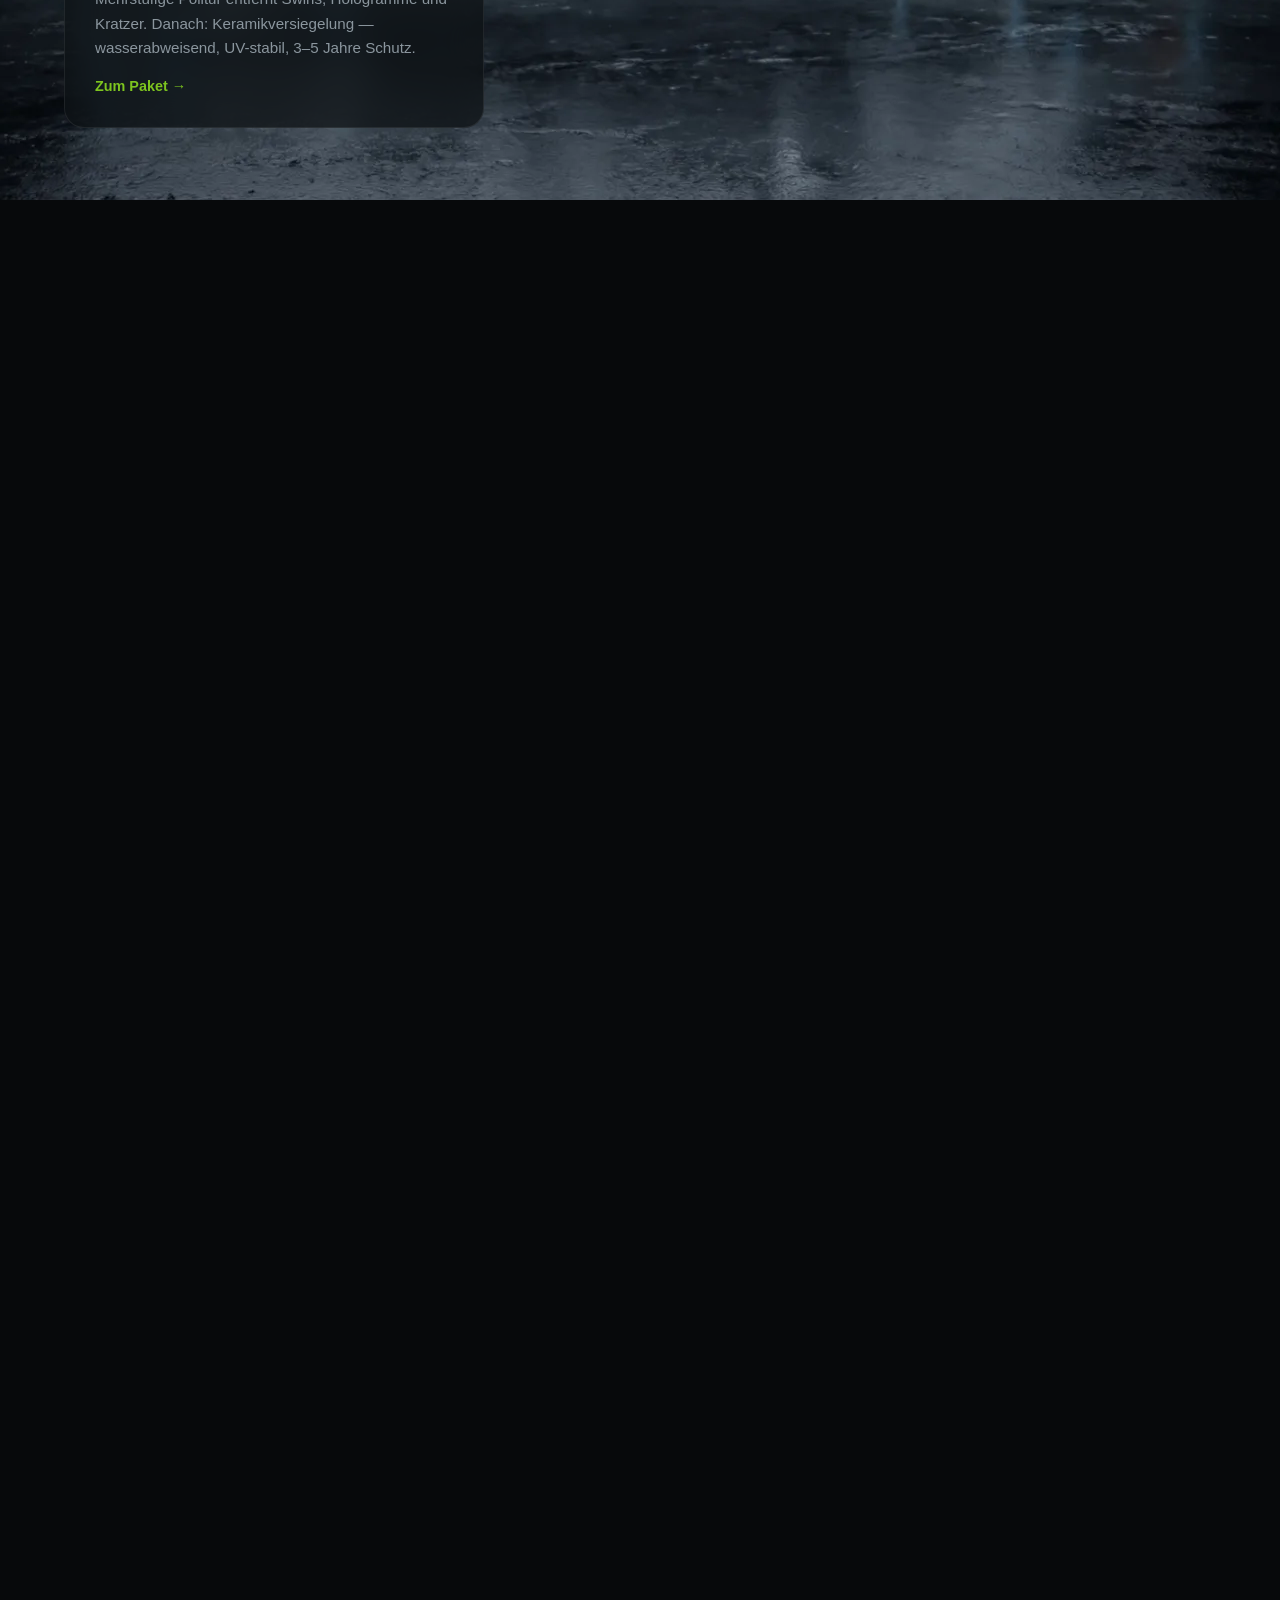
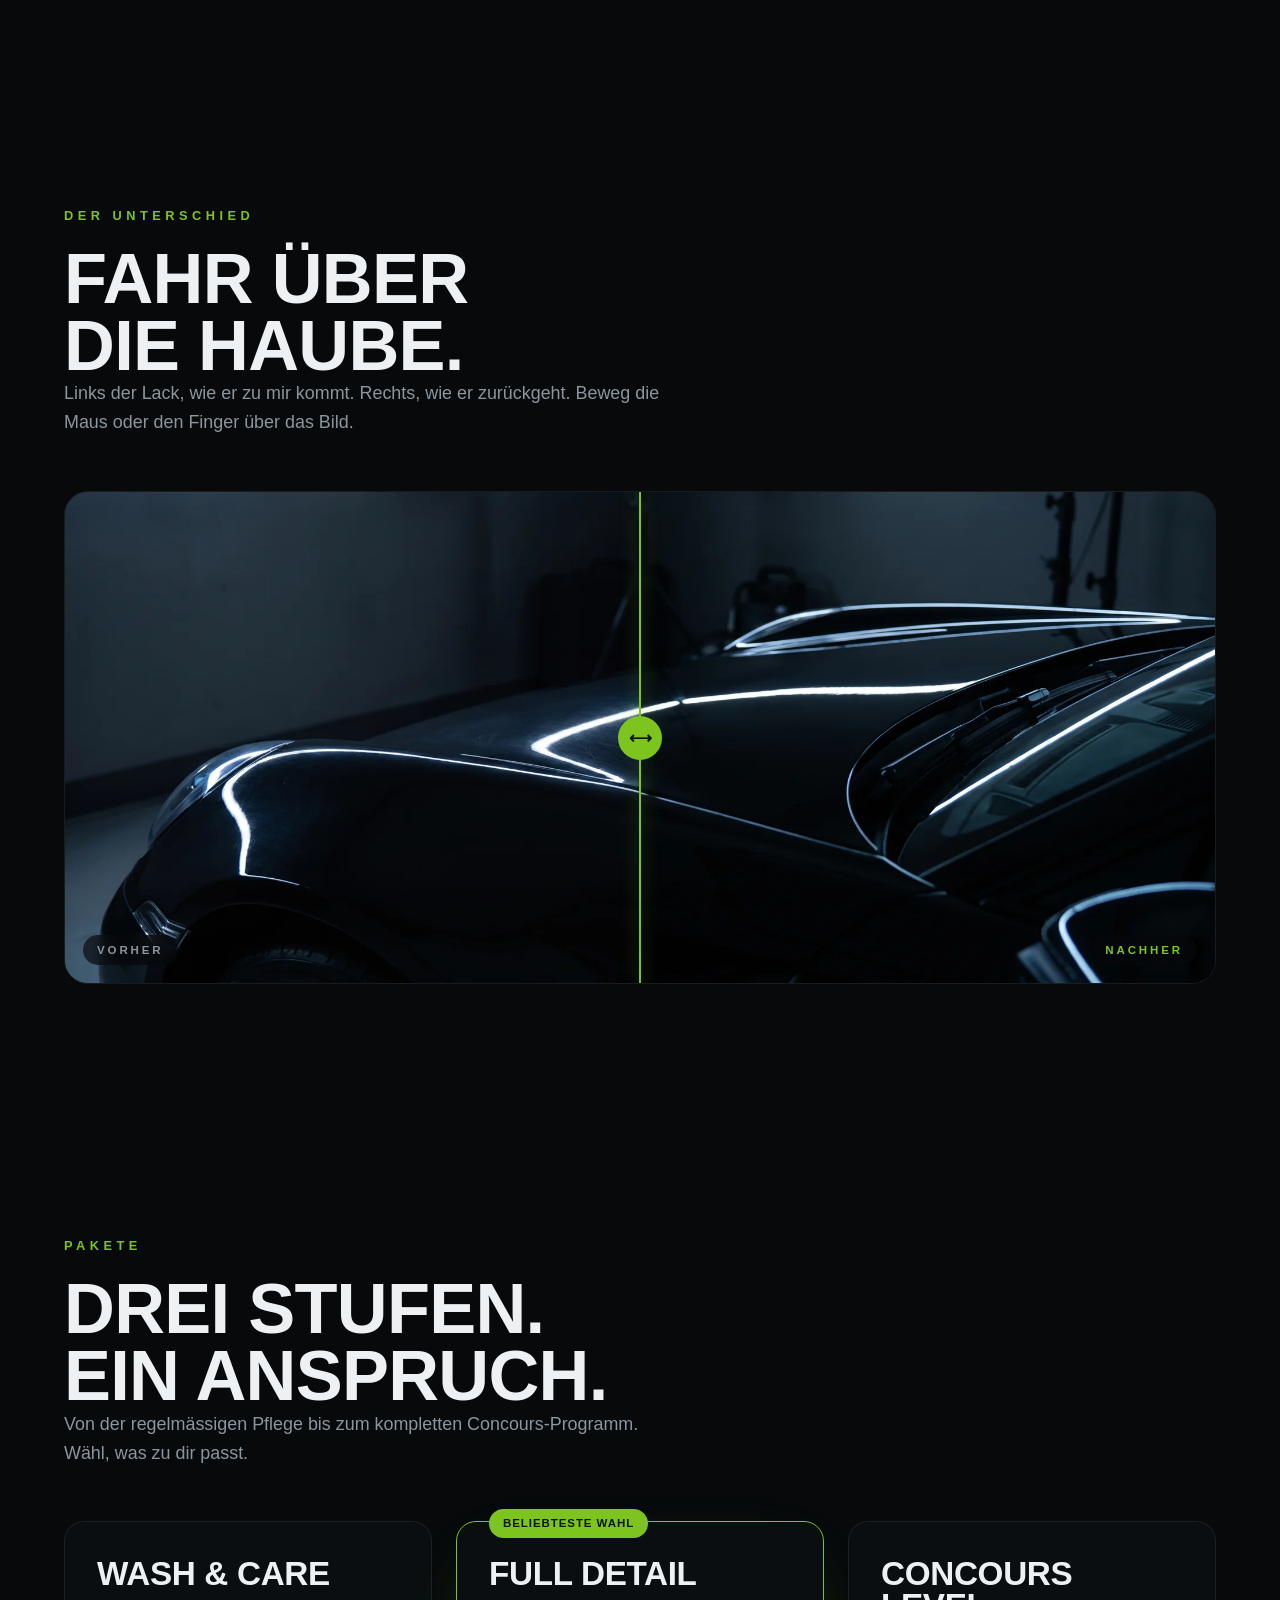
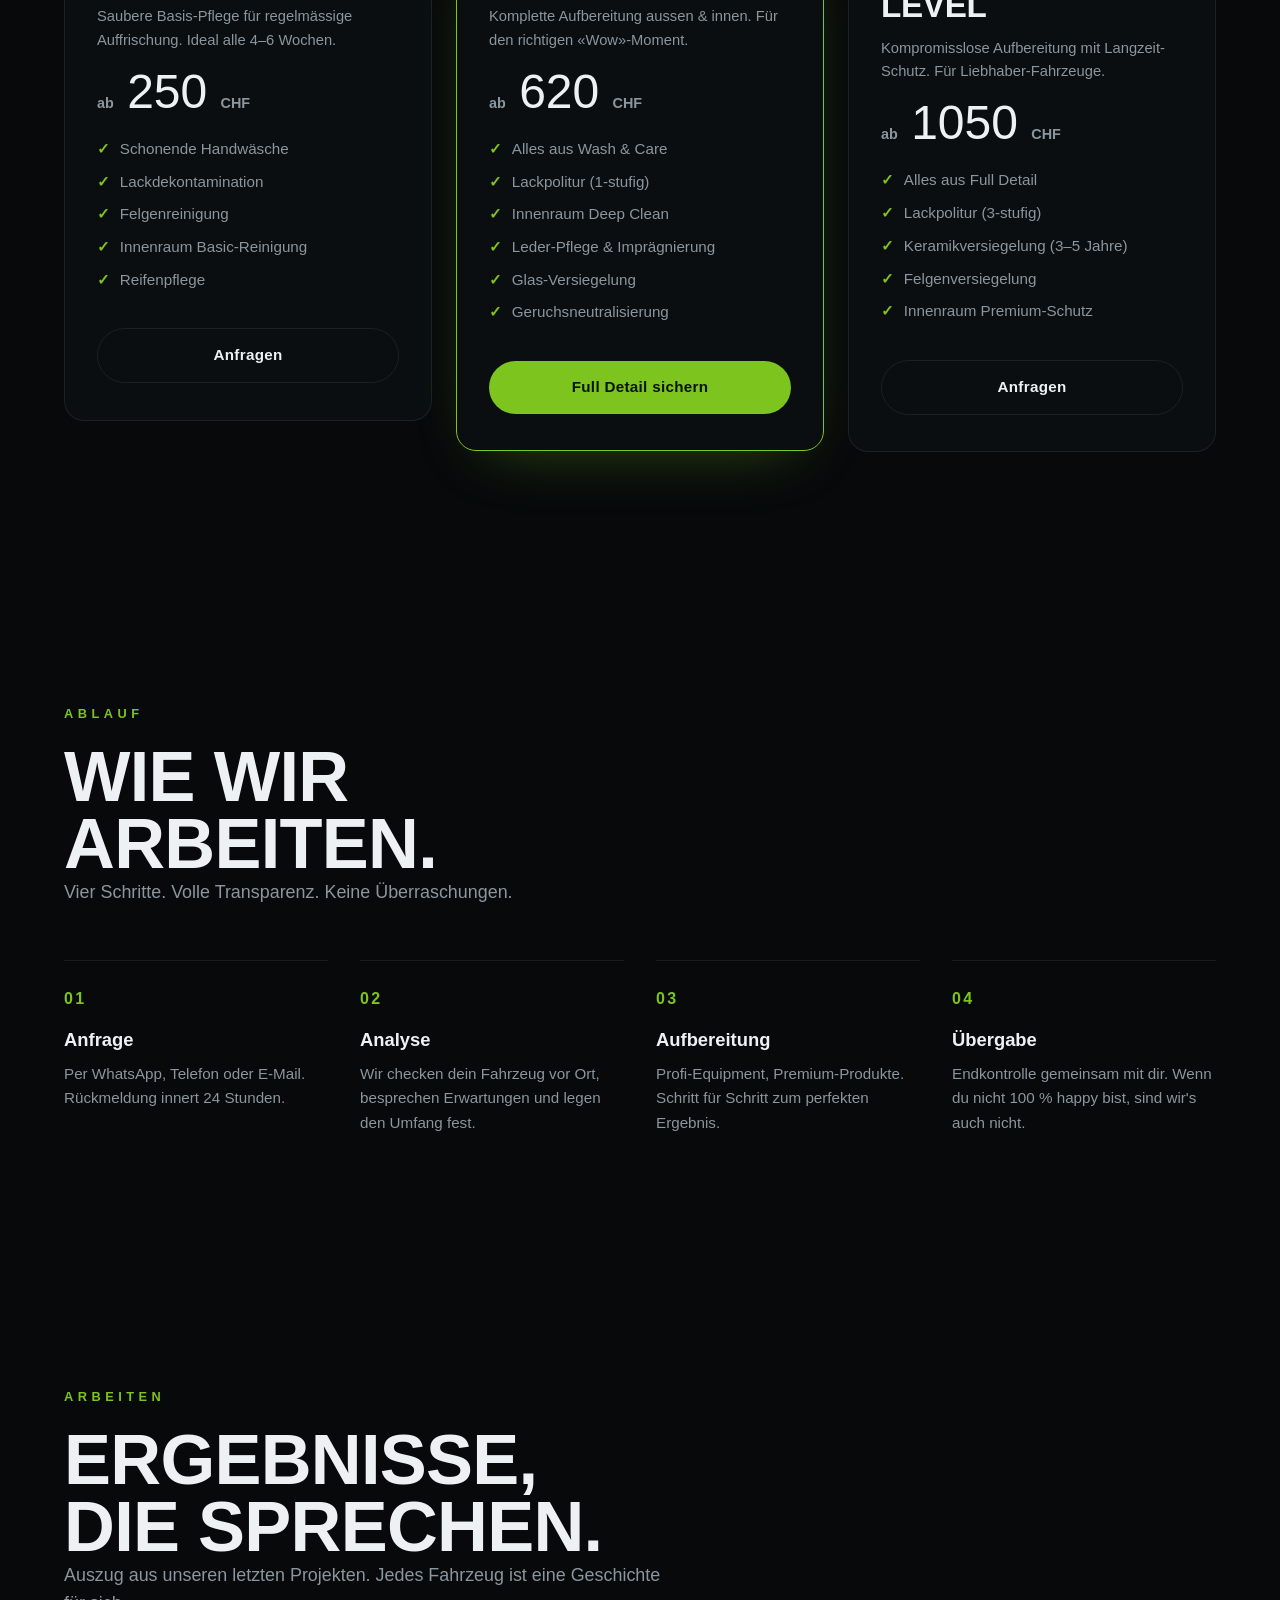
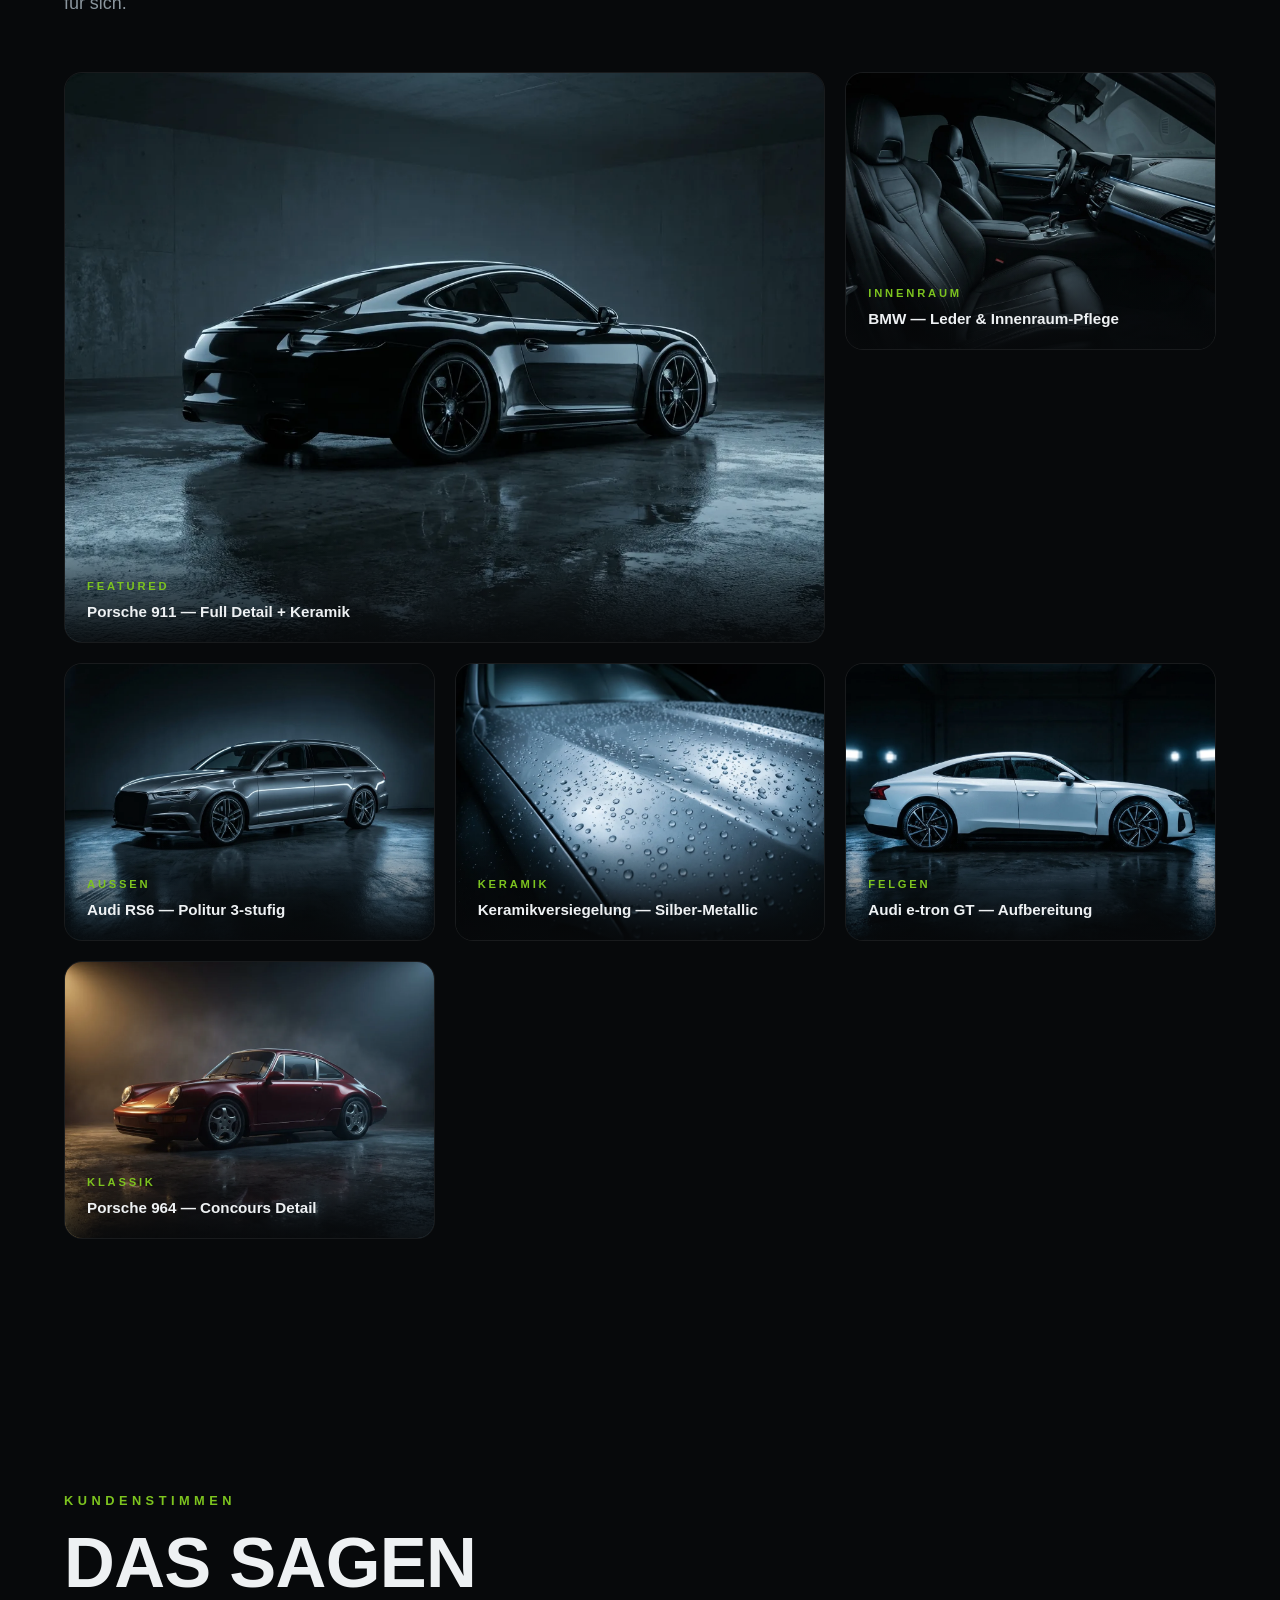
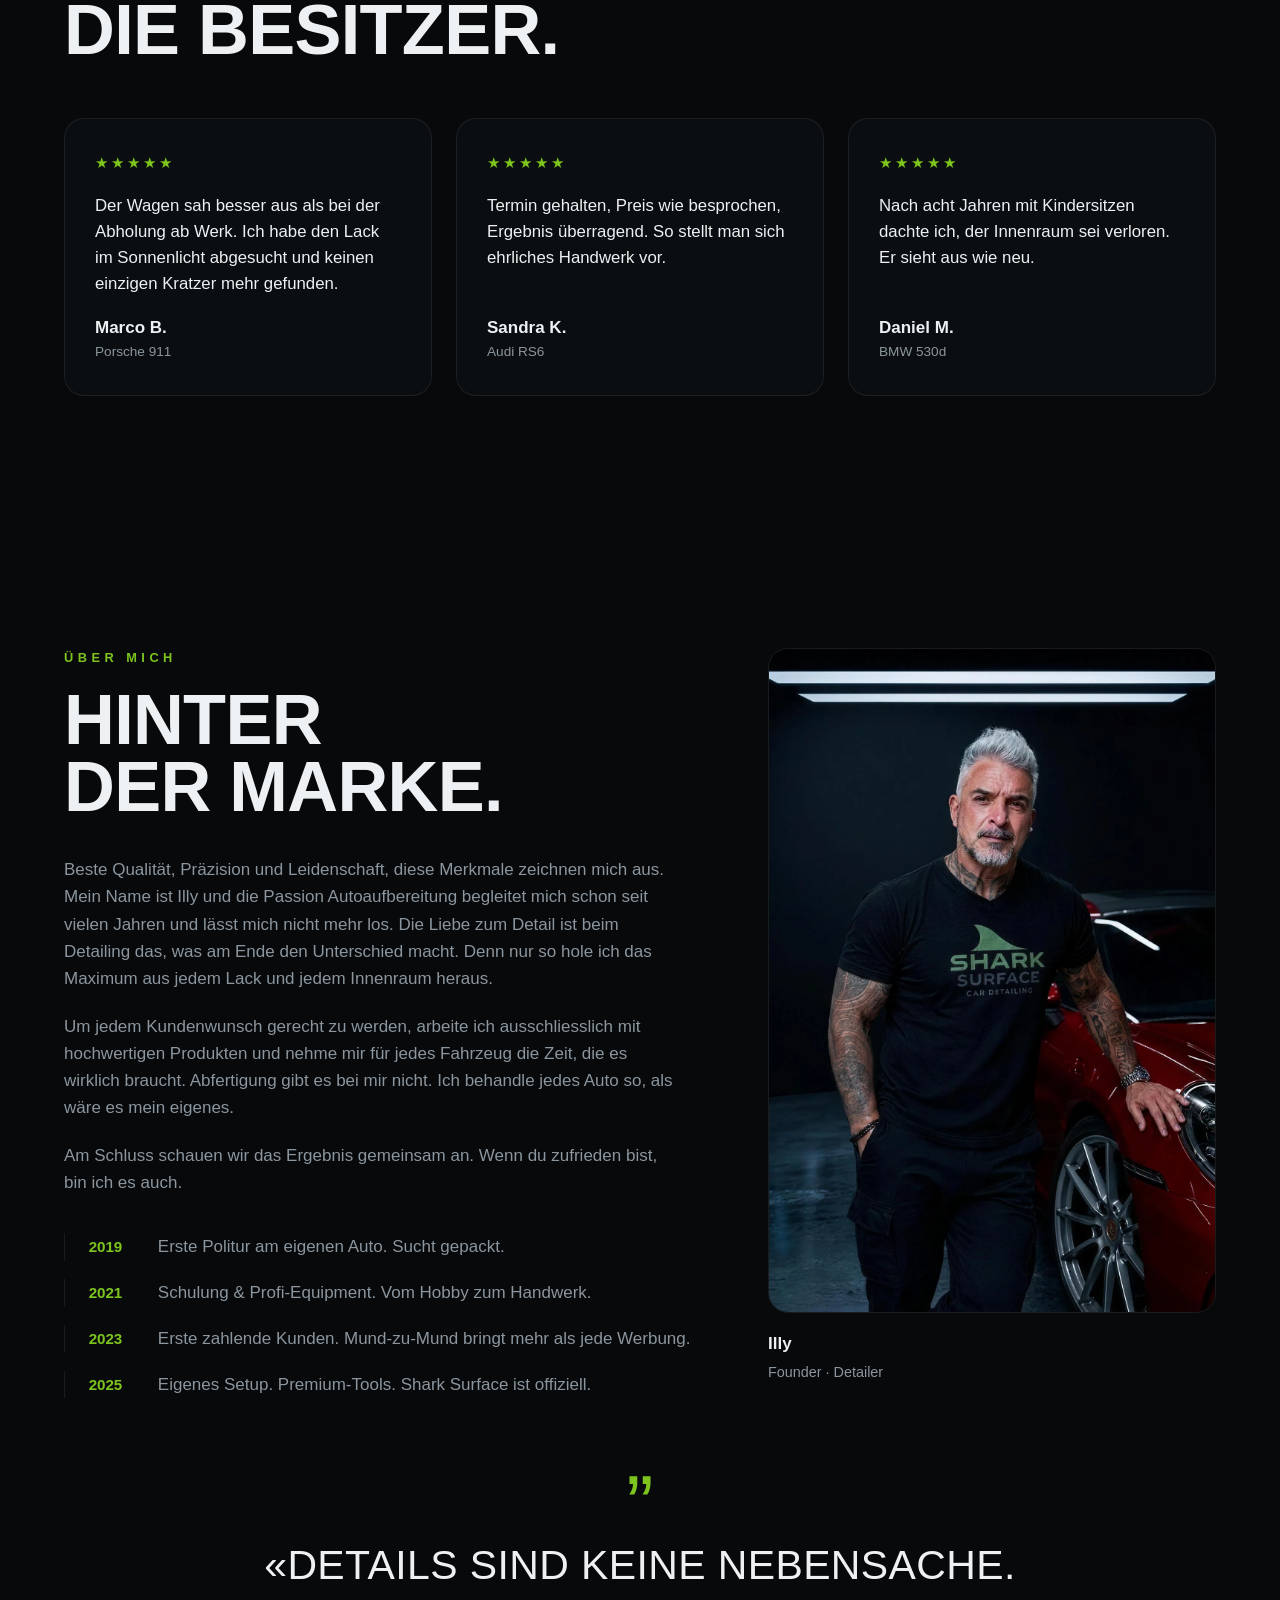
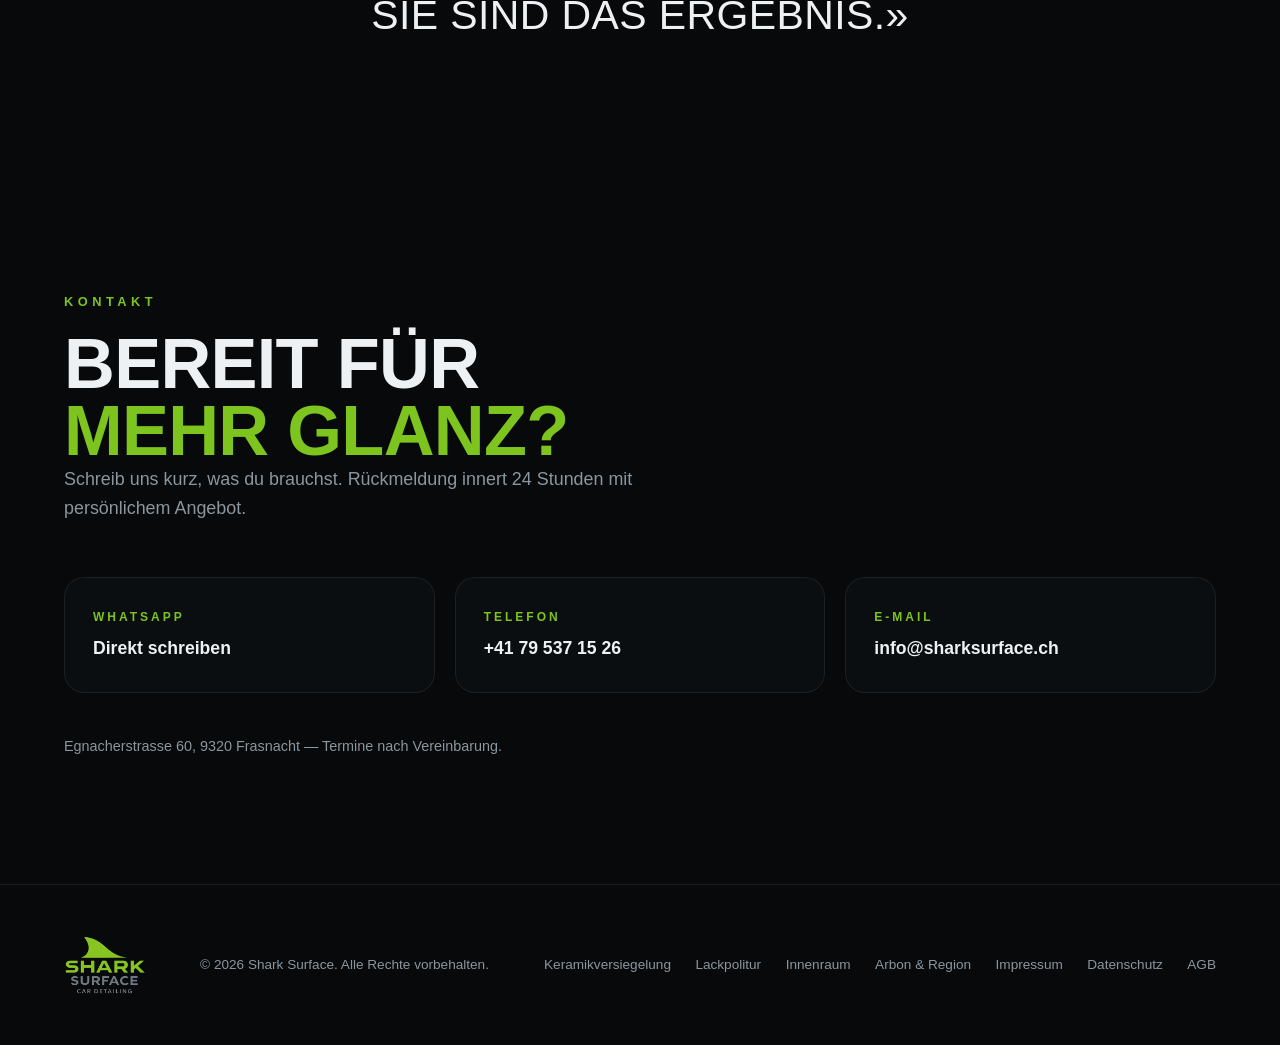
==== commit 65bb44ad: "4 SEO-Unterseiten: Keramikversiegelung, Lackpolitur, Innenraum, Arbon & Region - Eigenständige Seite" ====
--- a/site/index.html
+++ b/site/index.html
@@ -362,6 +362,10 @@
     </span>
     <span>© 2026 Shark Surface. Alle Rechte vorbehalten.</span>
     <div class="footer-links">
+      <a href="keramikversiegelung.html">Keramikversiegelung</a>
+      <a href="lackpolitur.html">Lackpolitur</a>
+      <a href="innenraumaufbereitung.html">Innenraum</a>
+      <a href="autoaufbereitung-arbon.html">Arbon &amp; Region</a>
       <a href="impressum.html">Impressum</a>
       <a href="datenschutz.html">Datenschutz</a>
       <a href="agb.html">AGB</a>
--- a/site/css/main.css
+++ b/site/css/main.css
@@ -633,3 +633,25 @@
 .legal h2 { font-size: 1.1rem; margin: 2em 0 0.6em; }
 .legal p { color: var(--muted); margin-bottom: 1em; }
 .legal .back { color: var(--accent); display: inline-block; margin-bottom: 3em; }
+
+/* ---------- Service-Unterseiten ---------- */
+.svc-hero { padding: clamp(140px, 20vh, 210px) var(--pad) 0; max-width: 1000px; }
+.svc-hero .lead { max-width: 720px; margin-top: 1em; }
+.svc { max-width: 820px; }
+.svc p { color: var(--muted); margin-bottom: 1.2em; }
+.svc h2 { font-family: var(--font-display); font-size: clamp(1.2rem, 2.4vw, 1.7rem); line-height: 1.15; margin: 2.4em 0 0.8em; }
+.svc ul.checks { margin: 0 0 1.4em; }
+.svc ul.checks li { padding-left: 1.7em; position: relative; margin-bottom: 0.55em; color: var(--muted); }
+.svc ul.checks li::before { content: "✓"; position: absolute; left: 0; color: var(--accent); font-weight: 700; }
+.svc .price-hint { border-left: 3px solid var(--accent); background: var(--accent-soft); padding: 14px 18px; border-radius: 0 12px 12px 0; color: var(--text); margin: 1.6em 0; }
+.faq details { border-bottom: 1px solid var(--line); padding: 1.1em 0; }
+.faq details:first-of-type { border-top: 1px solid var(--line); }
+.faq summary { cursor: pointer; font-weight: 600; color: var(--text); list-style: none; display: flex; justify-content: space-between; gap: 16px; }
+.faq summary::-webkit-details-marker { display: none; }
+.faq summary::after { content: "+"; color: var(--accent); flex-shrink: 0; }
+.faq details[open] summary::after { content: "–"; }
+.faq details p { color: var(--muted); margin: 0.8em 0 0; }
+.svc-cta { margin-top: 3em; display: flex; gap: 16px; flex-wrap: wrap; }
+.svc-links { margin-top: 2.4em; padding-top: 1.6em; border-top: 1px solid var(--line); }
+.svc-links a { color: var(--accent); }
+.svc-links li { margin-bottom: 0.4em; }
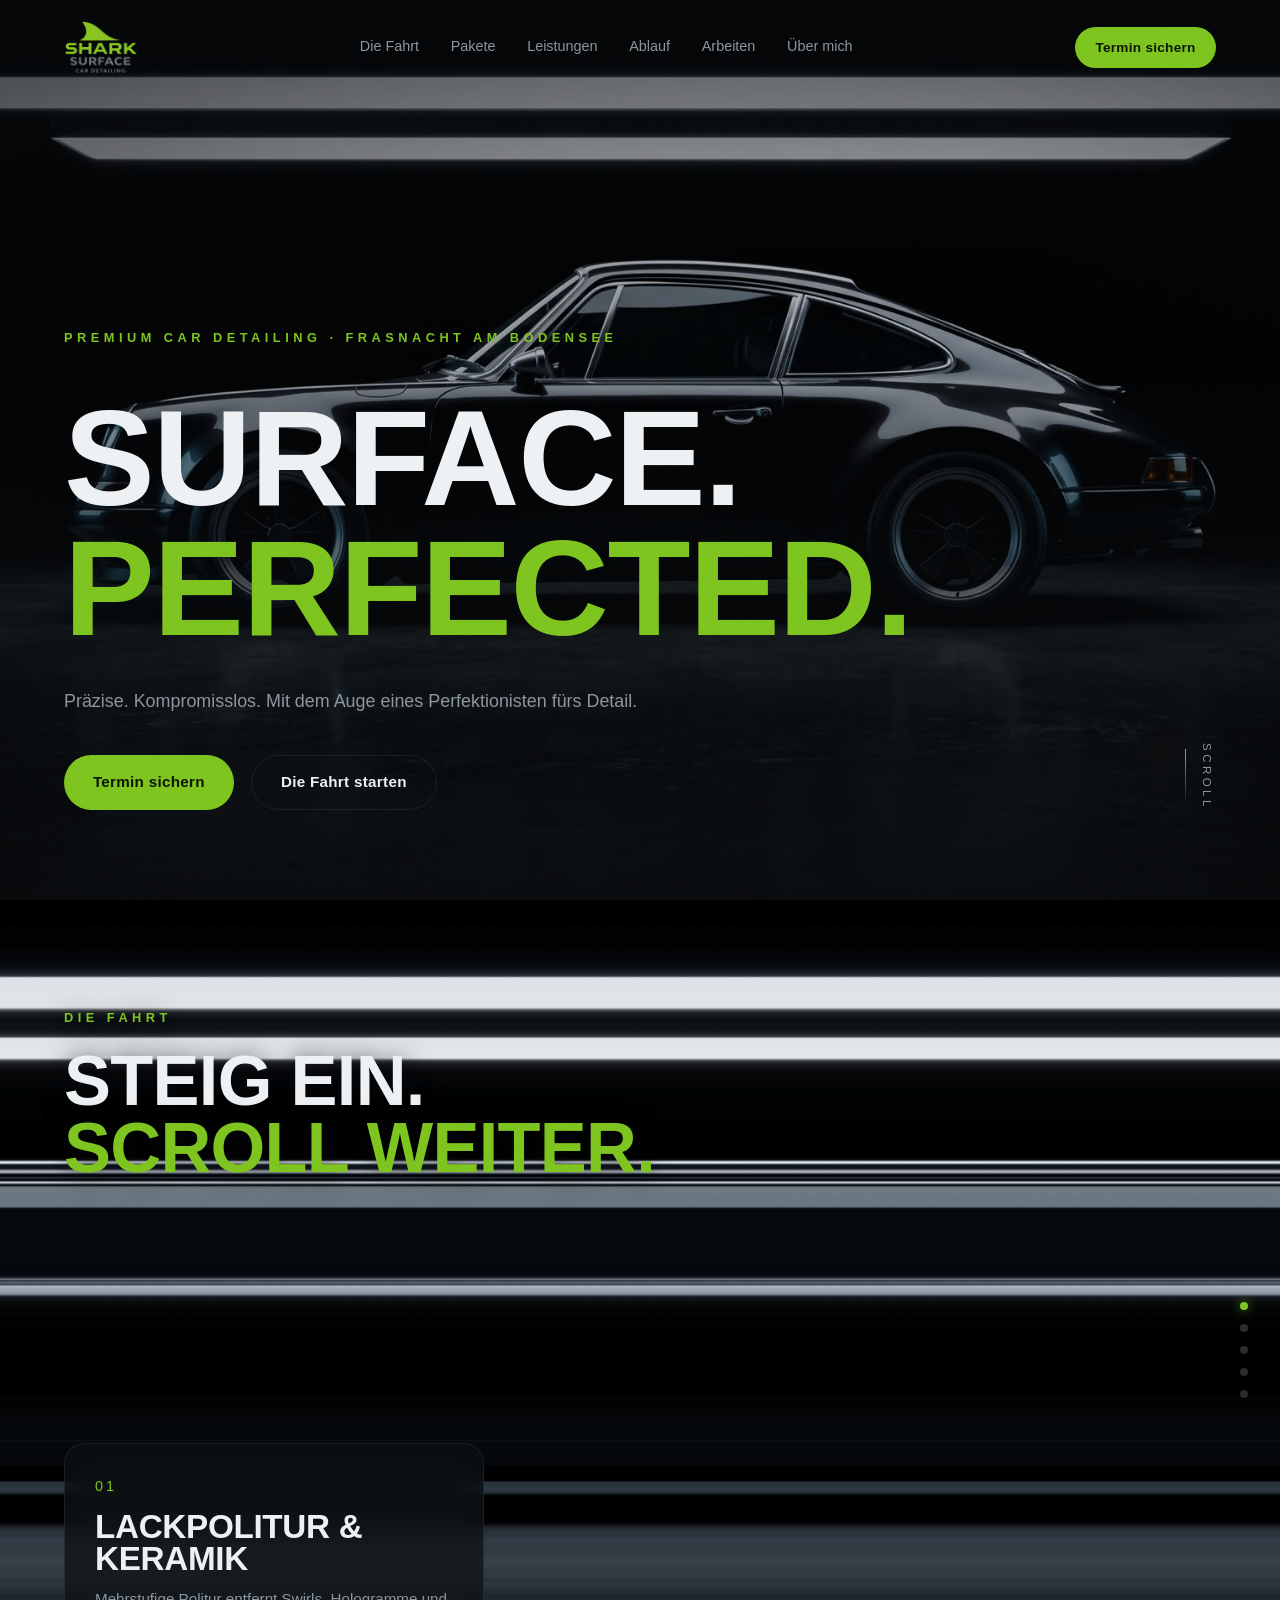
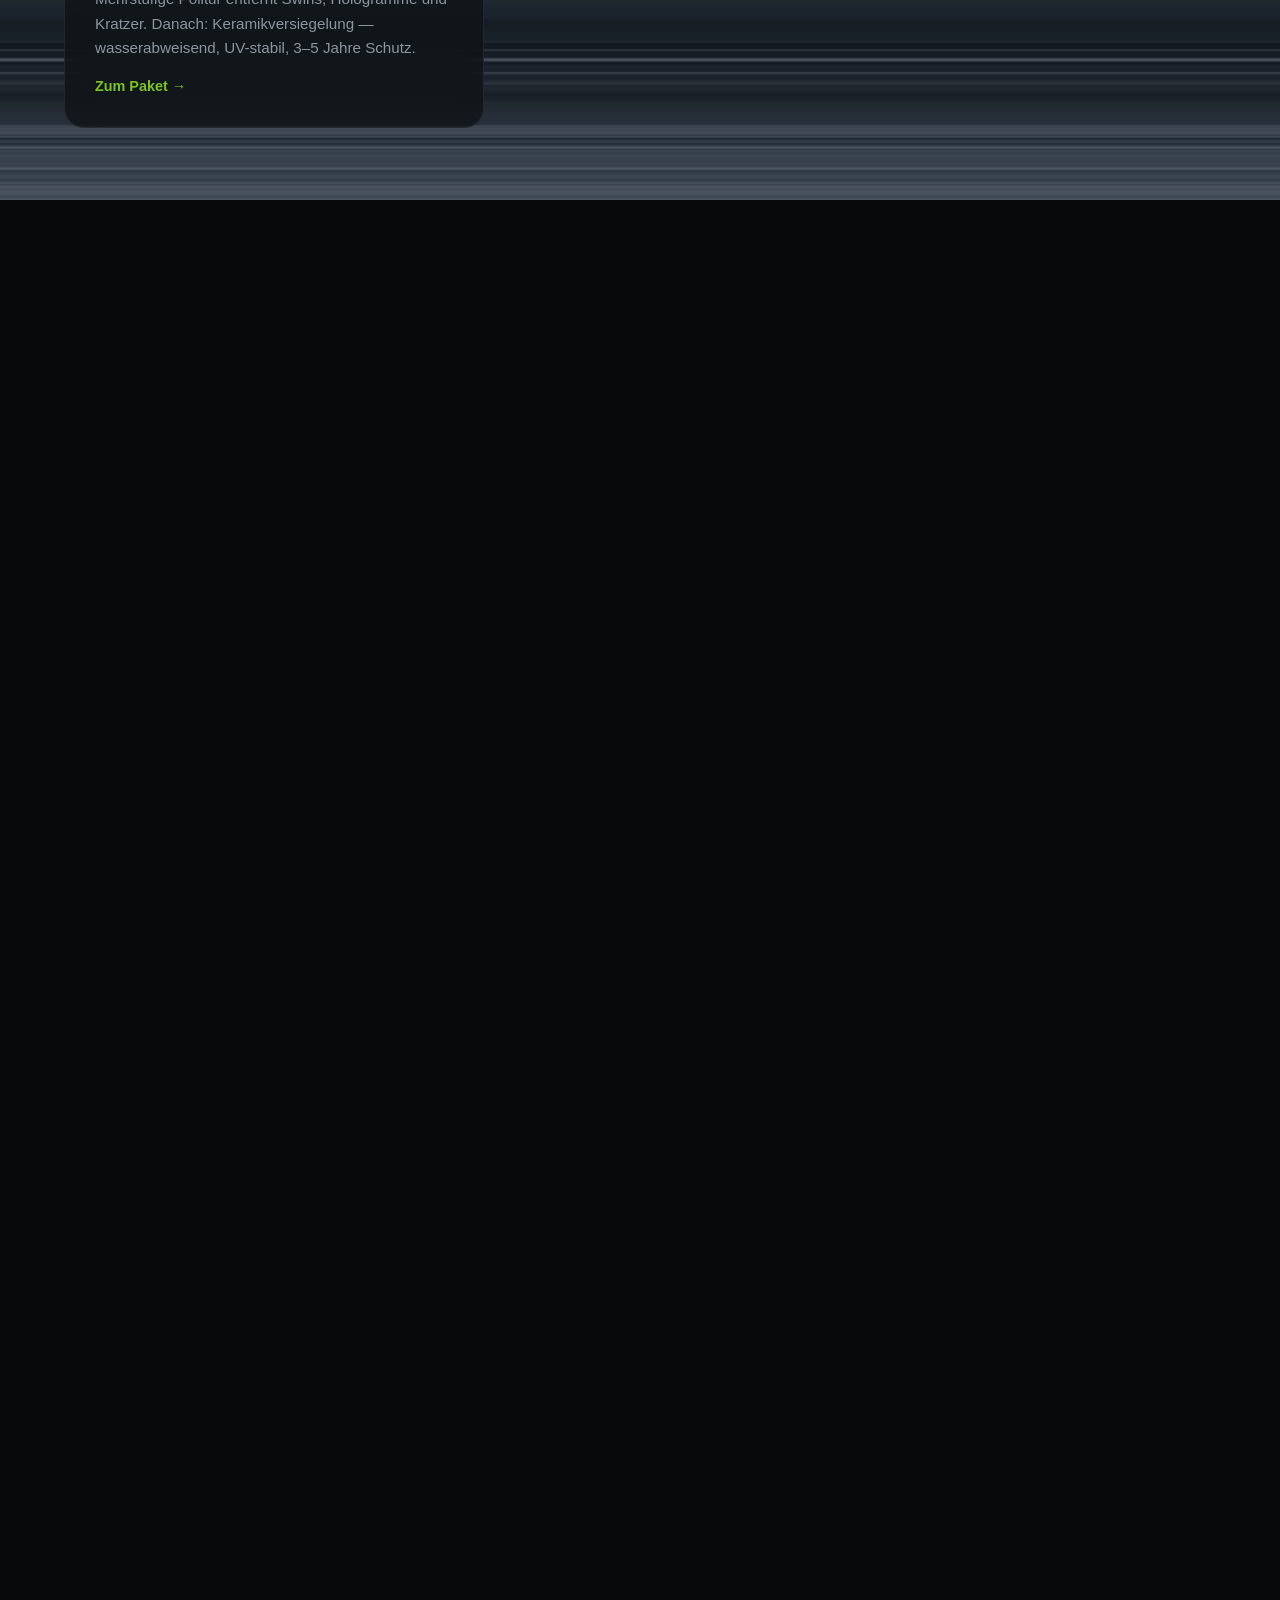
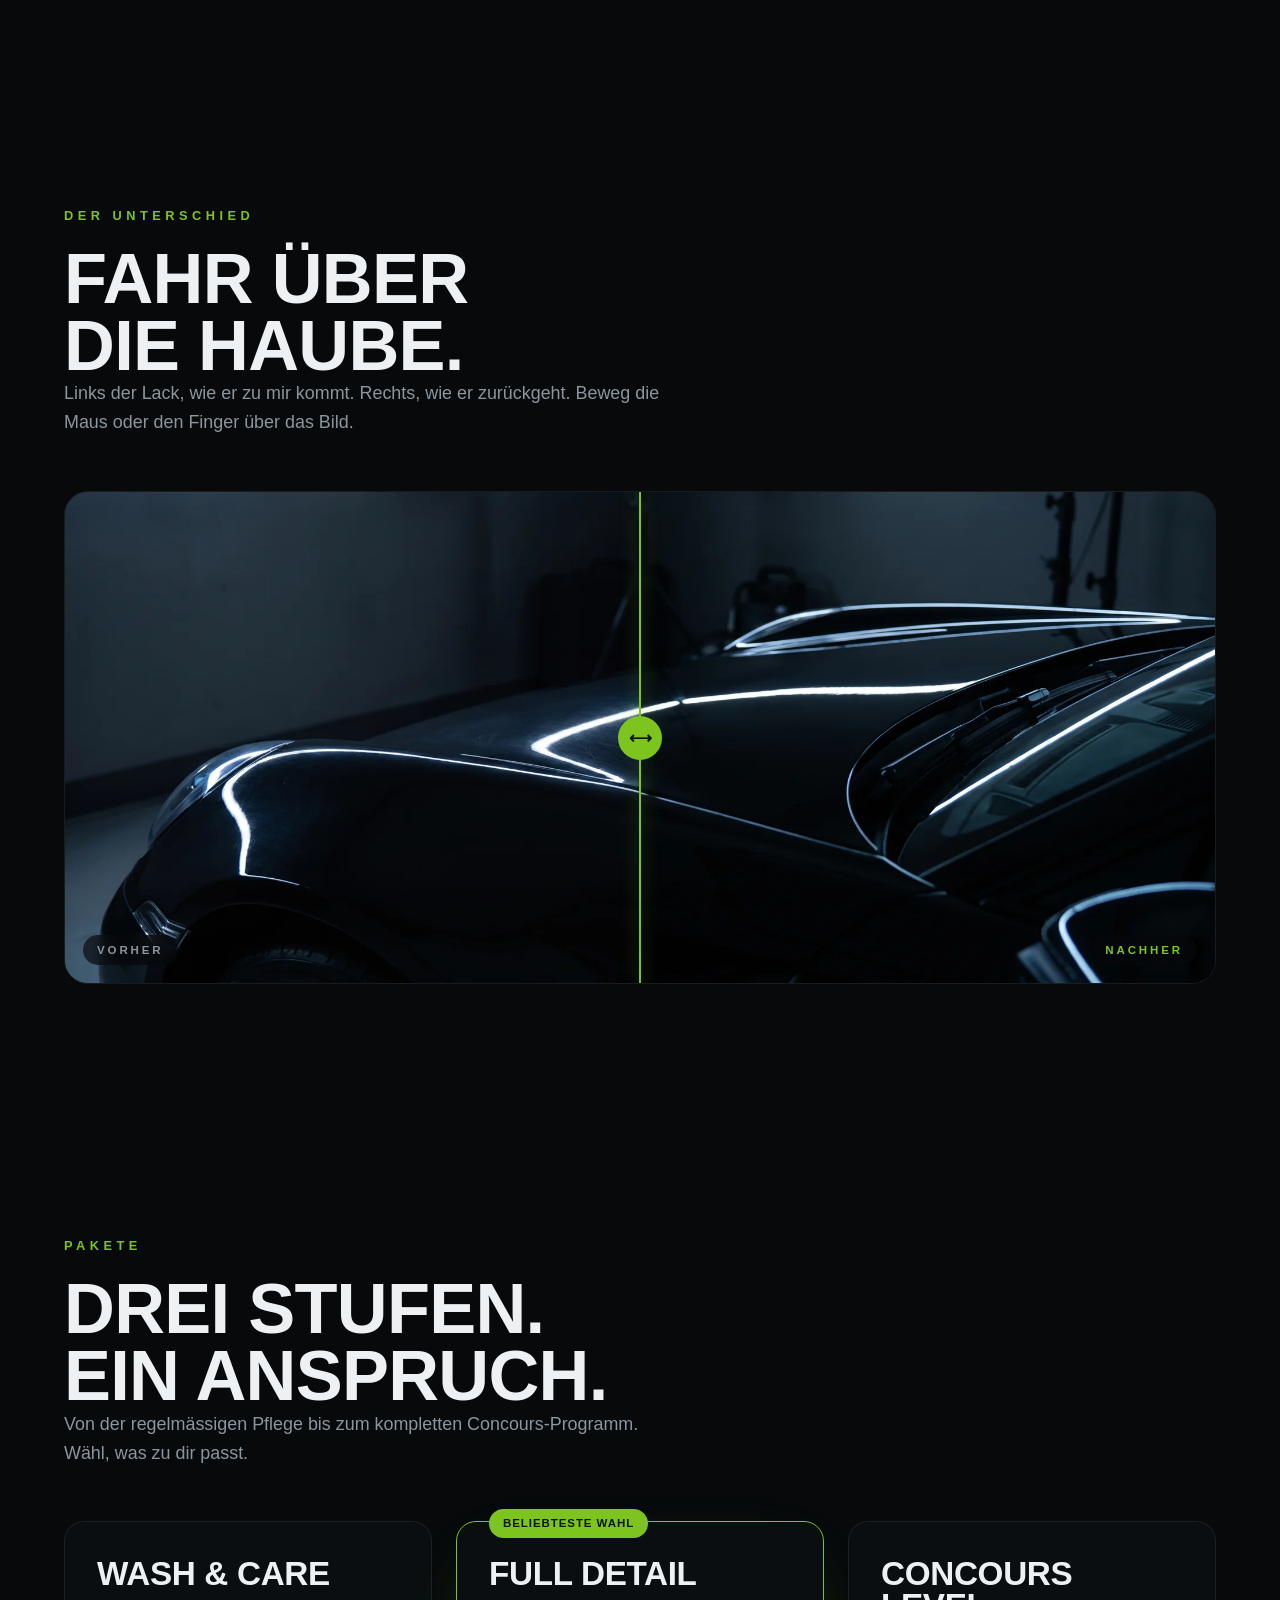
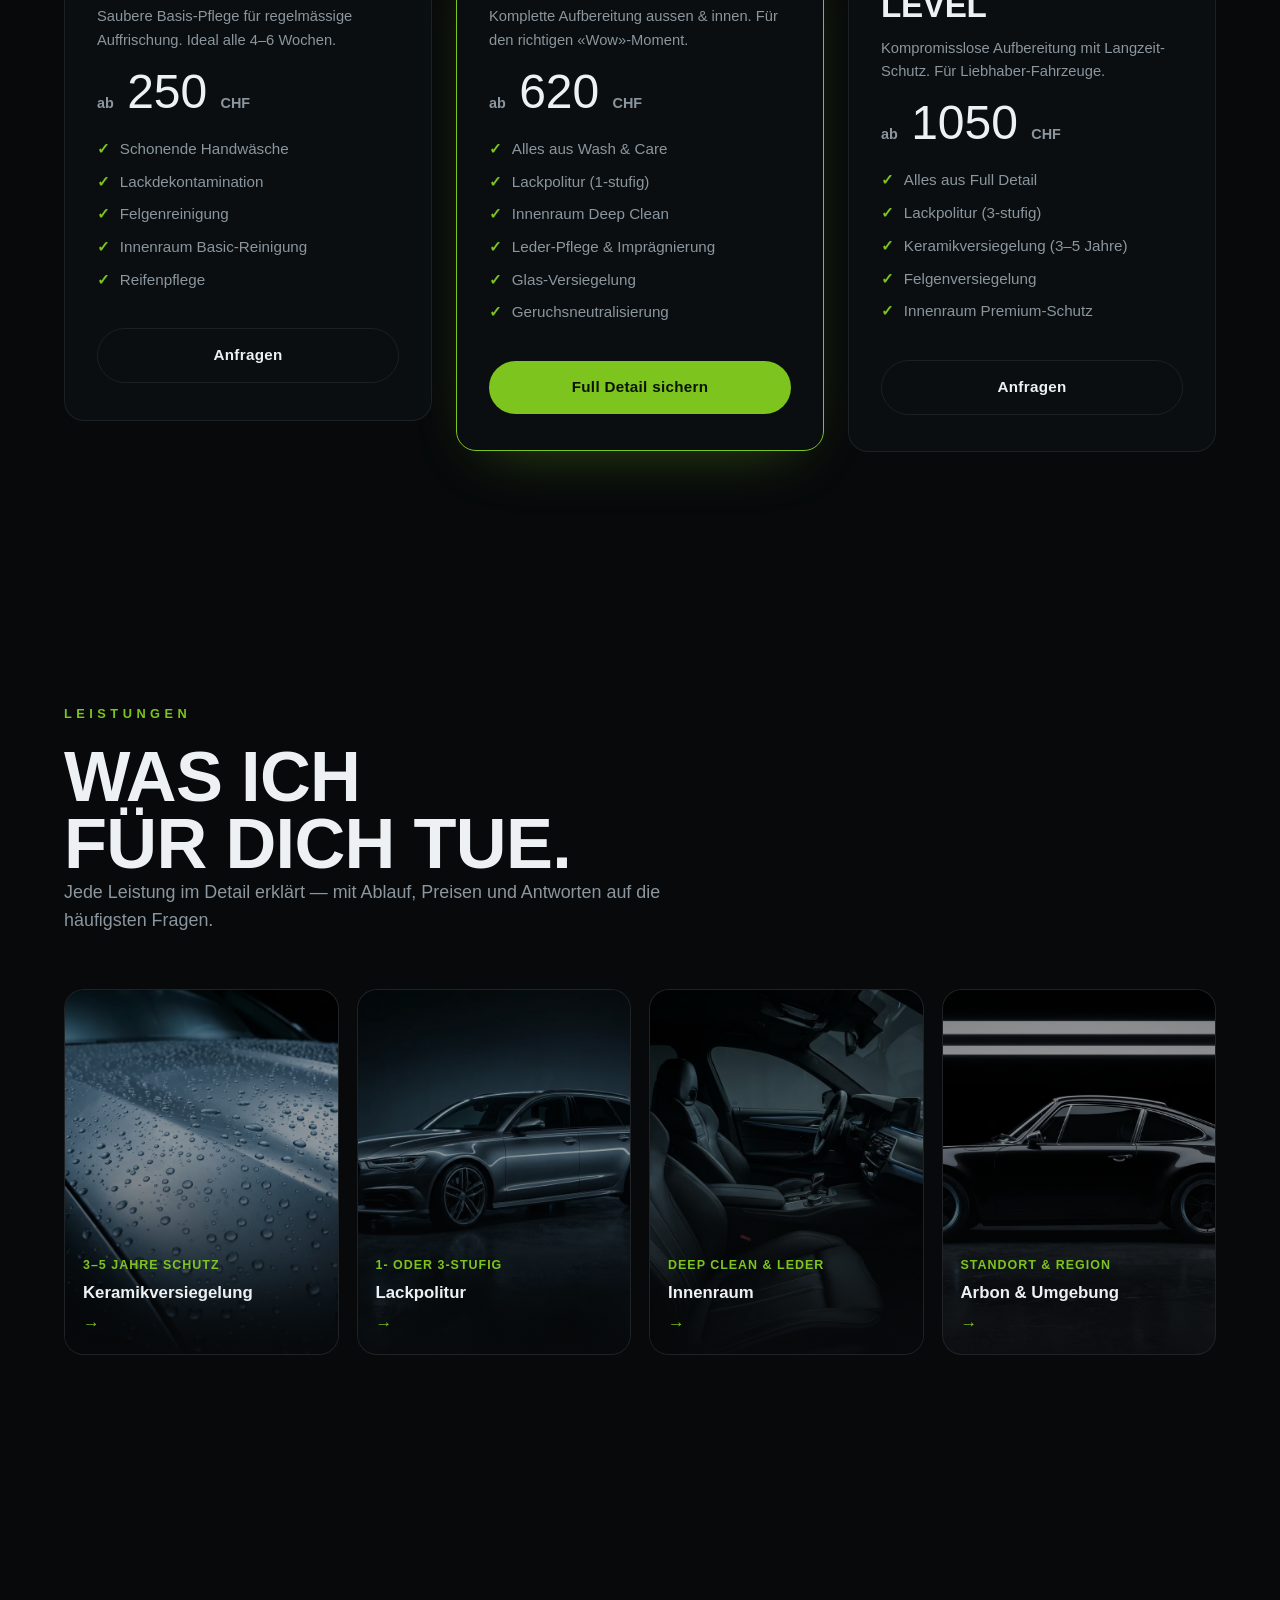
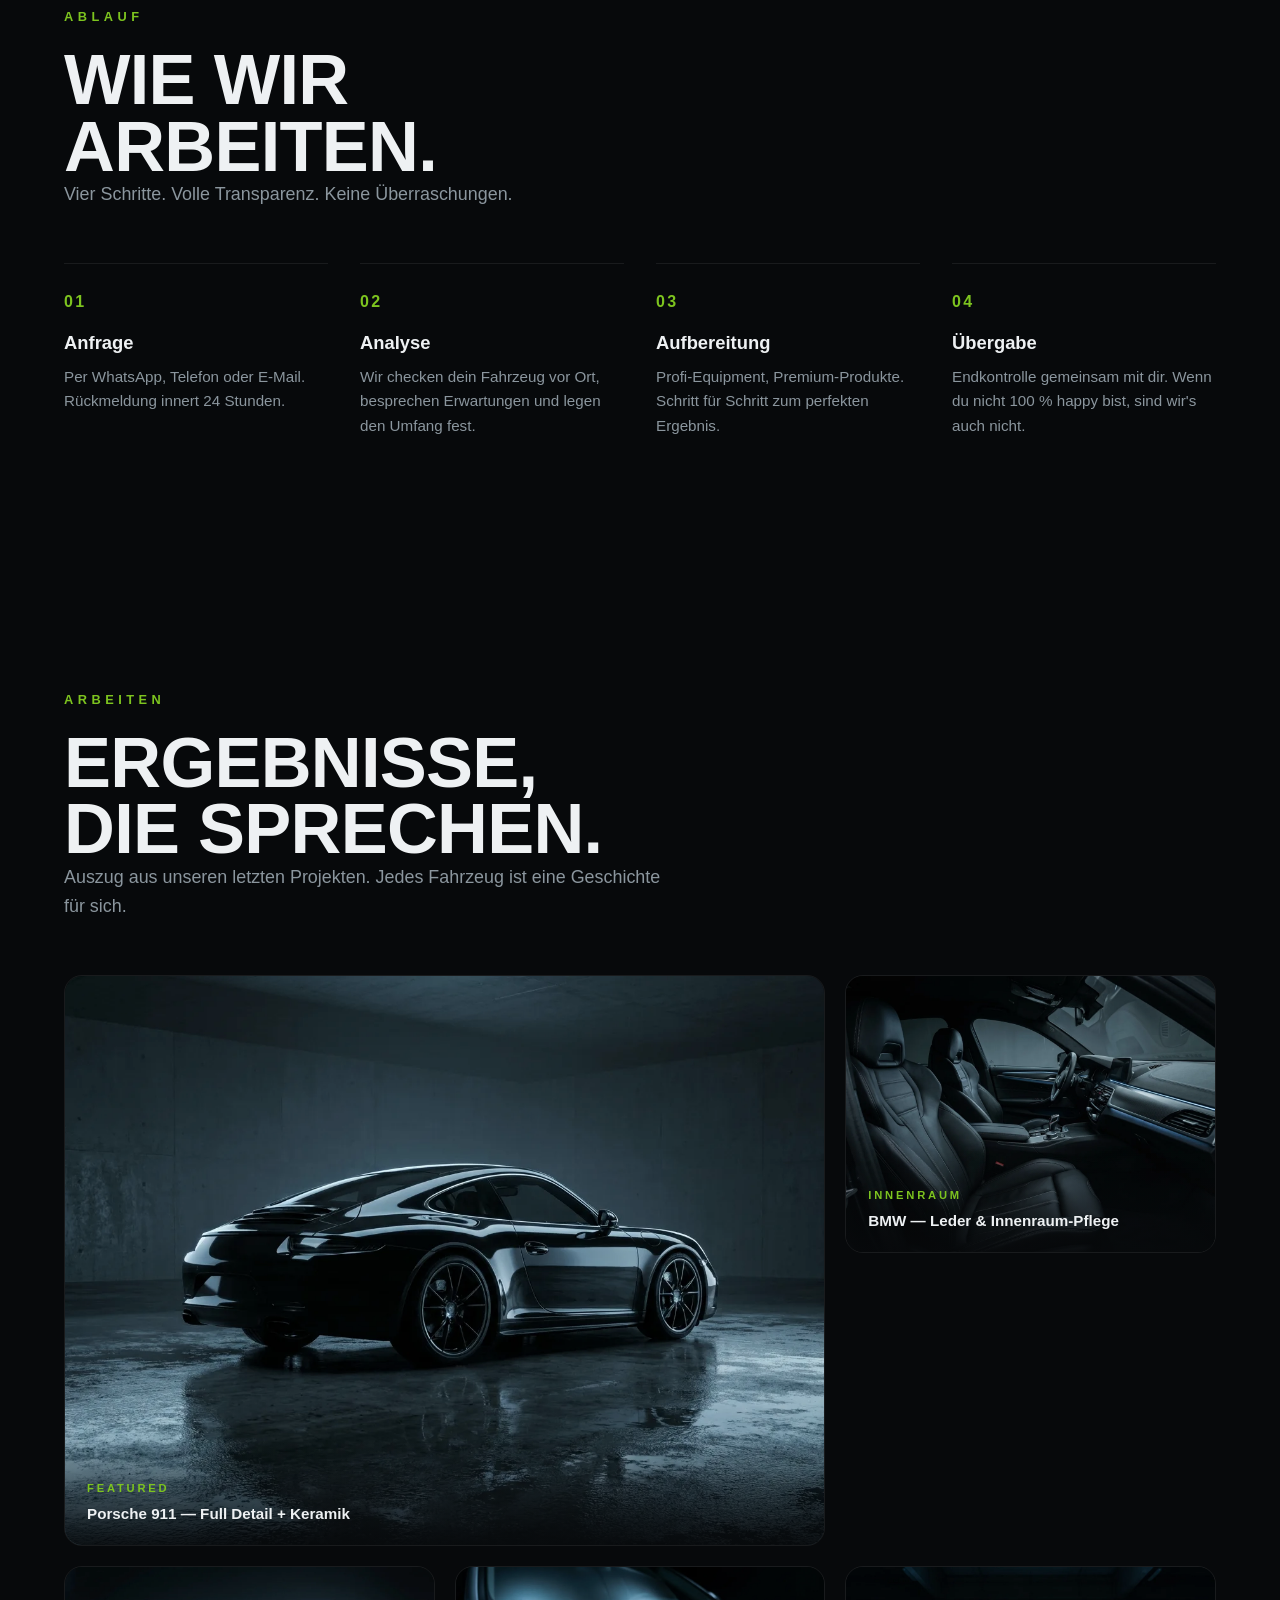
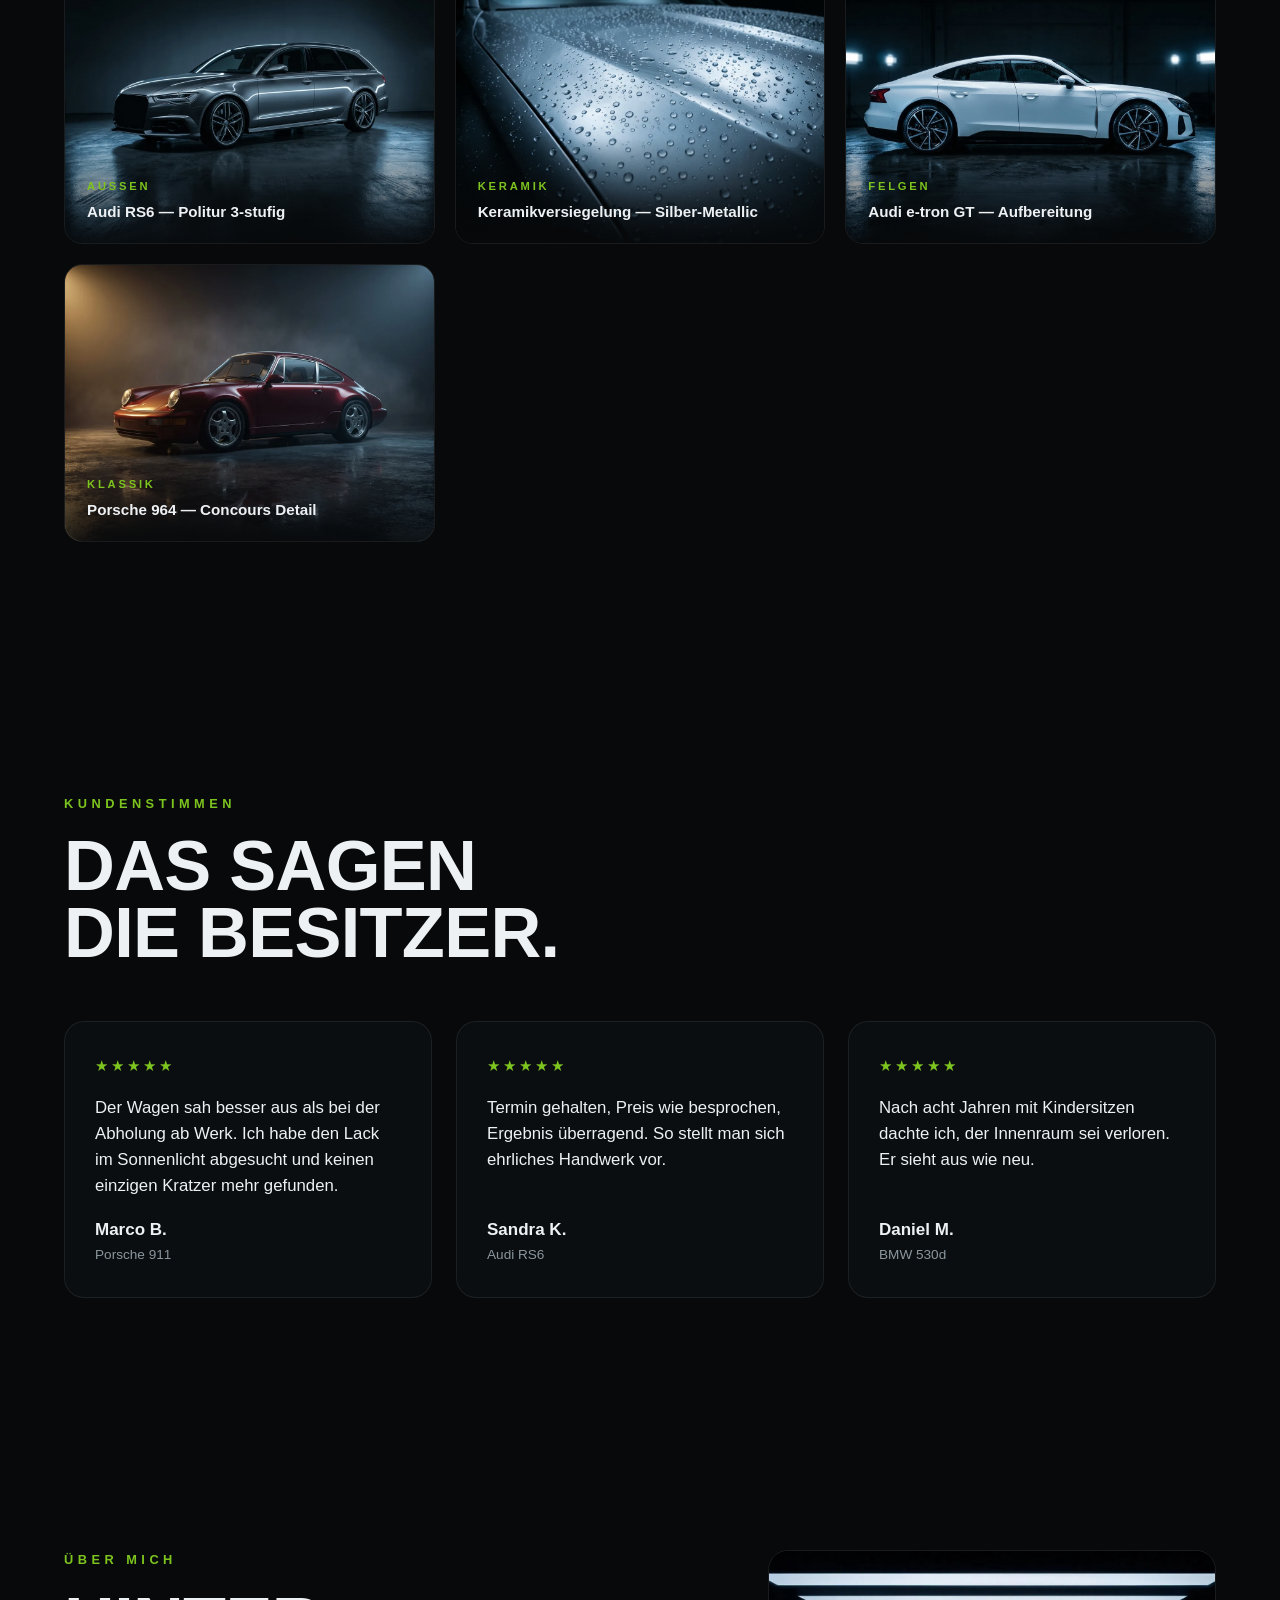
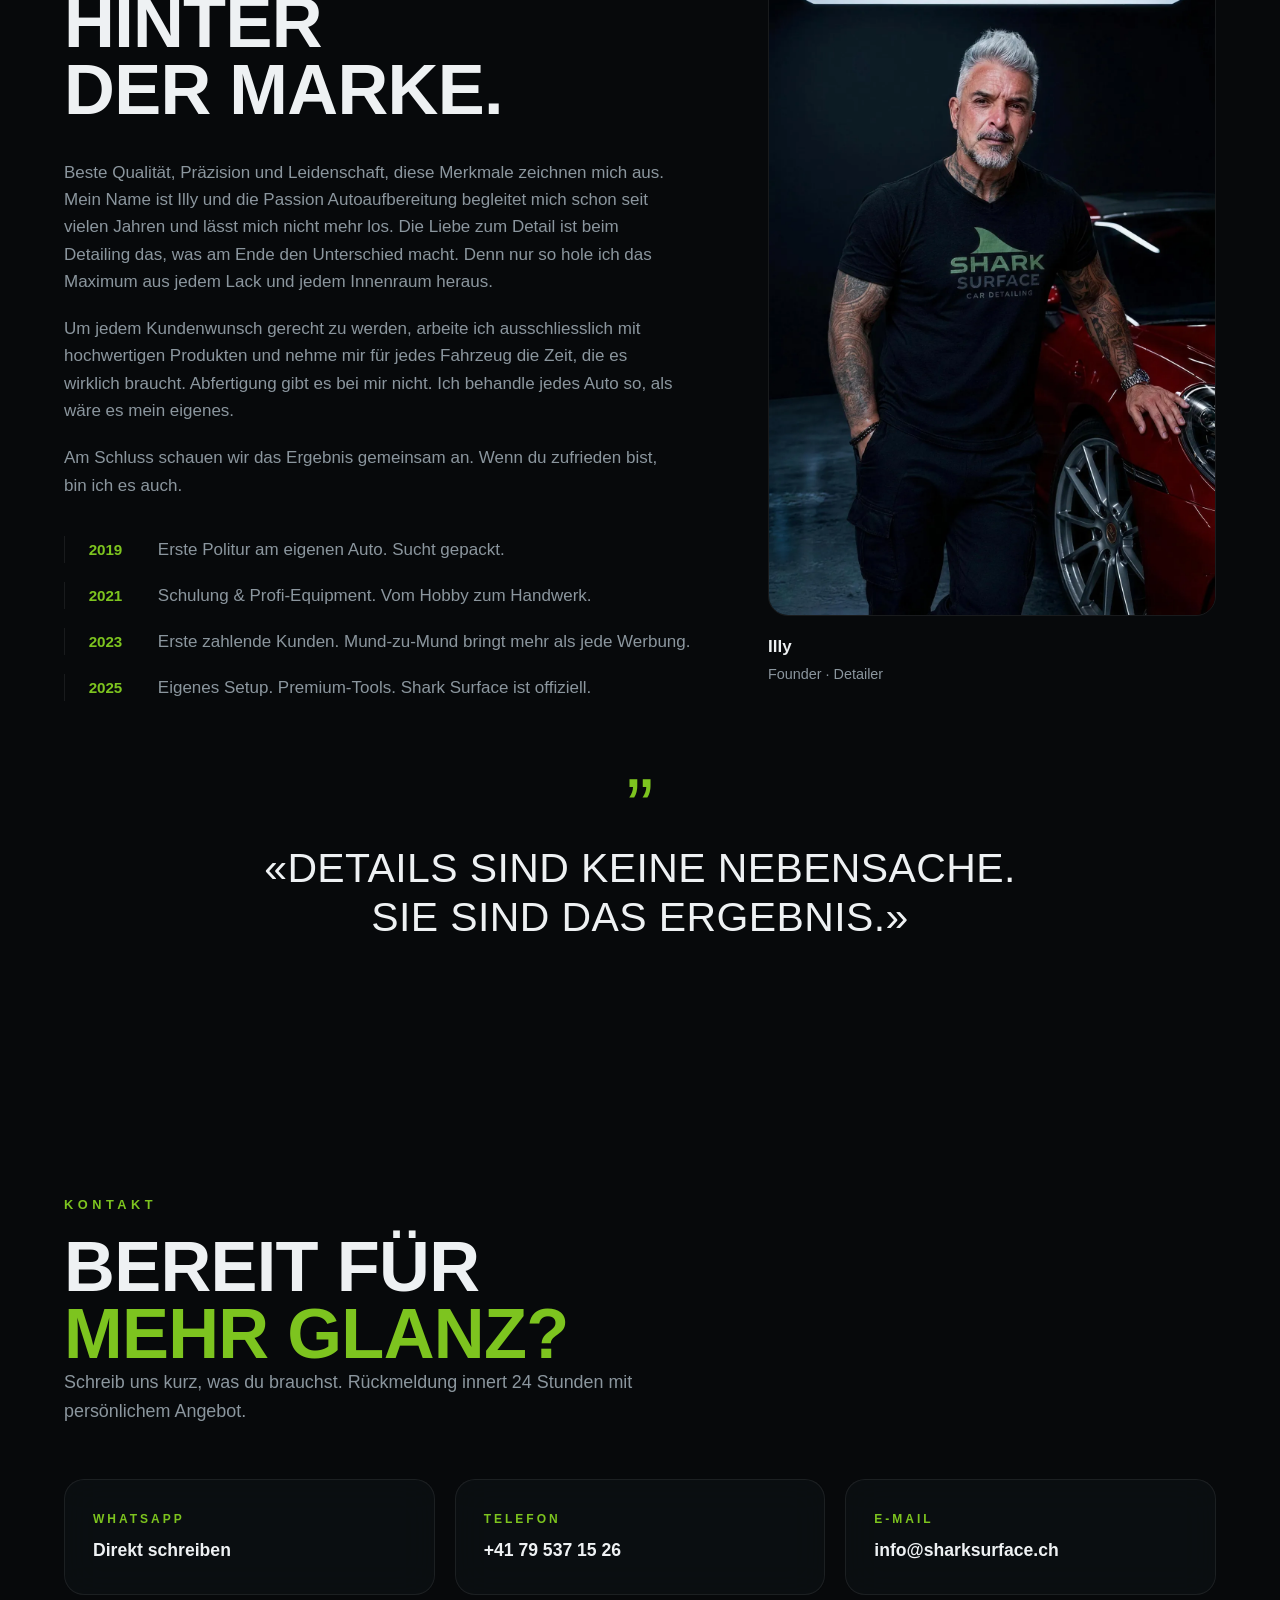
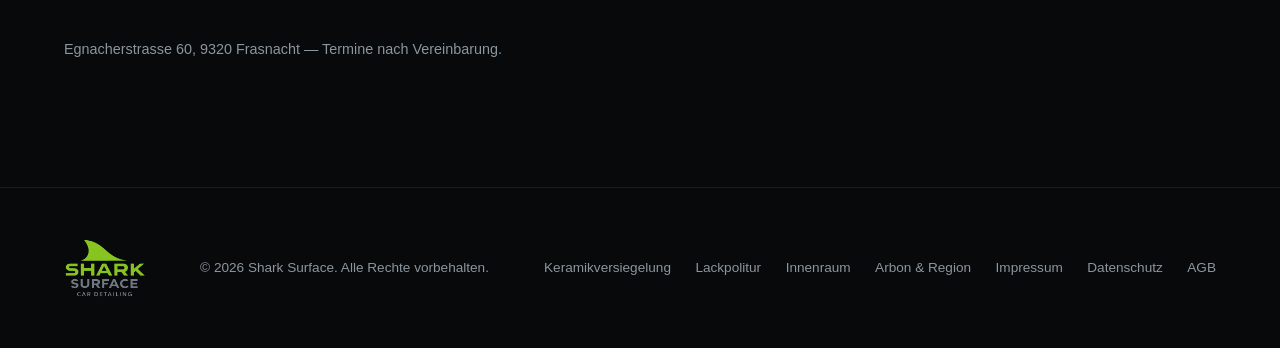
==== commit 8b334b83: "Leistungs-Sektion auf der Startseite + Leistungen in der Navigation - 4 Bild-Kacheln (#leistungen) v" ====
--- a/site/index.html
+++ b/site/index.html
@@ -94,6 +94,7 @@
     <div class="nav-links">
       <a href="#fahrt">Die Fahrt</a>
       <a href="#pakete">Pakete</a>
+      <a href="#leistungen">Leistungen</a>
       <a href="#ablauf">Ablauf</a>
       <a href="#arbeiten">Arbeiten</a>
       <a href="#ueber">Über mich</a>
@@ -213,6 +214,33 @@
       </div>
     </section>
 
+    <!-- ============ LEISTUNGEN ============ -->
+    <section class="section" id="leistungen">
+      <div class="section-head">
+        <p class="kicker reveal">Leistungen</p>
+        <h2 class="display h-lg reveal">Was ich<br>für dich tue.</h2>
+        <p class="lead reveal">Jede Leistung im Detail erklärt — mit Ablauf, Preisen und Antworten auf die häufigsten Fragen.</p>
+      </div>
+      <div class="svc-tiles">
+        <a class="svc-tile reveal" href="keramikversiegelung.html">
+          <img src="assets/img/work-4.webp" alt="Keramikversiegelung — Wasserperlen auf schwarzem Lack" loading="lazy">
+          <span class="svc-tile-label"><small>3–5 Jahre Schutz</small>Keramikversiegelung <em aria-hidden="true">→</em></span>
+        </a>
+        <a class="svc-tile reveal" href="lackpolitur.html">
+          <img src="assets/img/work-3.webp" alt="Lackpolitur — Audi RS6 nach dreistufiger Politur" loading="lazy">
+          <span class="svc-tile-label"><small>1- oder 3-stufig</small>Lackpolitur <em aria-hidden="true">→</em></span>
+        </a>
+        <a class="svc-tile reveal" href="innenraumaufbereitung.html">
+          <img src="assets/img/work-2.webp" alt="Innenraum-Aufbereitung — BMW Cockpit und Leder" loading="lazy">
+          <span class="svc-tile-label"><small>Deep Clean &amp; Leder</small>Innenraum <em aria-hidden="true">→</em></span>
+        </a>
+        <a class="svc-tile reveal" href="autoaufbereitung-arbon.html">
+          <img src="assets/img/hero.webp" alt="Shark Surface — Autoaufbereitung in Arbon am Bodensee" loading="lazy">
+          <span class="svc-tile-label"><small>Standort &amp; Region</small>Arbon &amp; Umgebung <em aria-hidden="true">→</em></span>
+        </a>
+      </div>
+    </section>
+
     <!-- ============ ABLAUF ============ -->
     <section class="section" id="ablauf">
       <div class="section-head">
--- a/site/css/main.css
+++ b/site/css/main.css
@@ -655,3 +655,29 @@
 .svc-links { margin-top: 2.4em; padding-top: 1.6em; border-top: 1px solid var(--line); }
 .svc-links a { color: var(--accent); }
 .svc-links li { margin-bottom: 0.4em; }
+
+.svc-hero .back { color: var(--accent); display: inline-block; margin-bottom: 2.2em; font-weight: 600; }
+.svc-hero .back:hover { text-decoration: underline; }
+
+/* ---------- Visueller Hero für Service-Unterseiten ---------- */
+.svc-hero-visual { position: relative; min-height: 72vh; display: flex; align-items: flex-end; padding: calc(90px + 4vh) var(--pad) clamp(48px, 8vh, 90px); overflow: hidden; }
+.svc-hero-bg { position: absolute; inset: 0; z-index: 0; }
+.svc-hero-bg img { width: 100%; height: 100%; object-fit: cover; filter: brightness(.5) saturate(.9); }
+.svc-hero-bg::after { content: ""; position: absolute; inset: 0; background: linear-gradient(180deg, rgba(7,9,11,.65) 0%, rgba(7,9,11,.15) 45%, var(--bg) 100%); }
+.svc-hero-content { position: relative; z-index: 1; max-width: 1000px; }
+.svc-hero-content .lead { max-width: 700px; margin-top: 1em; }
+.svc-hero-content .hero-ctas { margin-top: 1.8em; }
+.svc-hero-content .back { color: var(--accent); display: inline-block; margin-bottom: 1.8em; font-weight: 600; }
+.svc-hero-content .back:hover { text-decoration: underline; }
+@media (max-width: 640px) { .svc-hero-visual { min-height: 62vh; } }
+
+/* ---------- Leistungs-Kacheln (Startseite) ---------- */
+.svc-tiles { display: grid; grid-template-columns: repeat(auto-fit, minmax(230px, 1fr)); gap: 18px; }
+.svc-tile { position: relative; display: block; border-radius: 20px; overflow: hidden; border: 1px solid var(--line); aspect-ratio: 3 / 4; background: var(--bg-2); }
+.svc-tile img { width: 100%; height: 100%; object-fit: cover; filter: brightness(.62) saturate(.95); transition: transform .6s ease, filter .6s ease; }
+.svc-tile:hover img, .svc-tile:focus-visible img { transform: scale(1.05); filter: brightness(.8); }
+.svc-tile::after { content: ""; position: absolute; inset: 0; background: linear-gradient(180deg, transparent 45%, rgba(7,9,11,.88) 100%); pointer-events: none; }
+.svc-tile-label { position: absolute; left: 18px; right: 18px; bottom: 16px; z-index: 1; font-weight: 700; font-size: 1.05rem; display: flex; flex-direction: column; gap: 4px; }
+.svc-tile-label small { color: var(--accent); font-size: .78rem; font-weight: 600; letter-spacing: .08em; text-transform: uppercase; }
+.svc-tile-label em { font-style: normal; color: var(--accent); }
+@media (max-width: 640px) { .svc-tile { aspect-ratio: 16 / 10; } }
